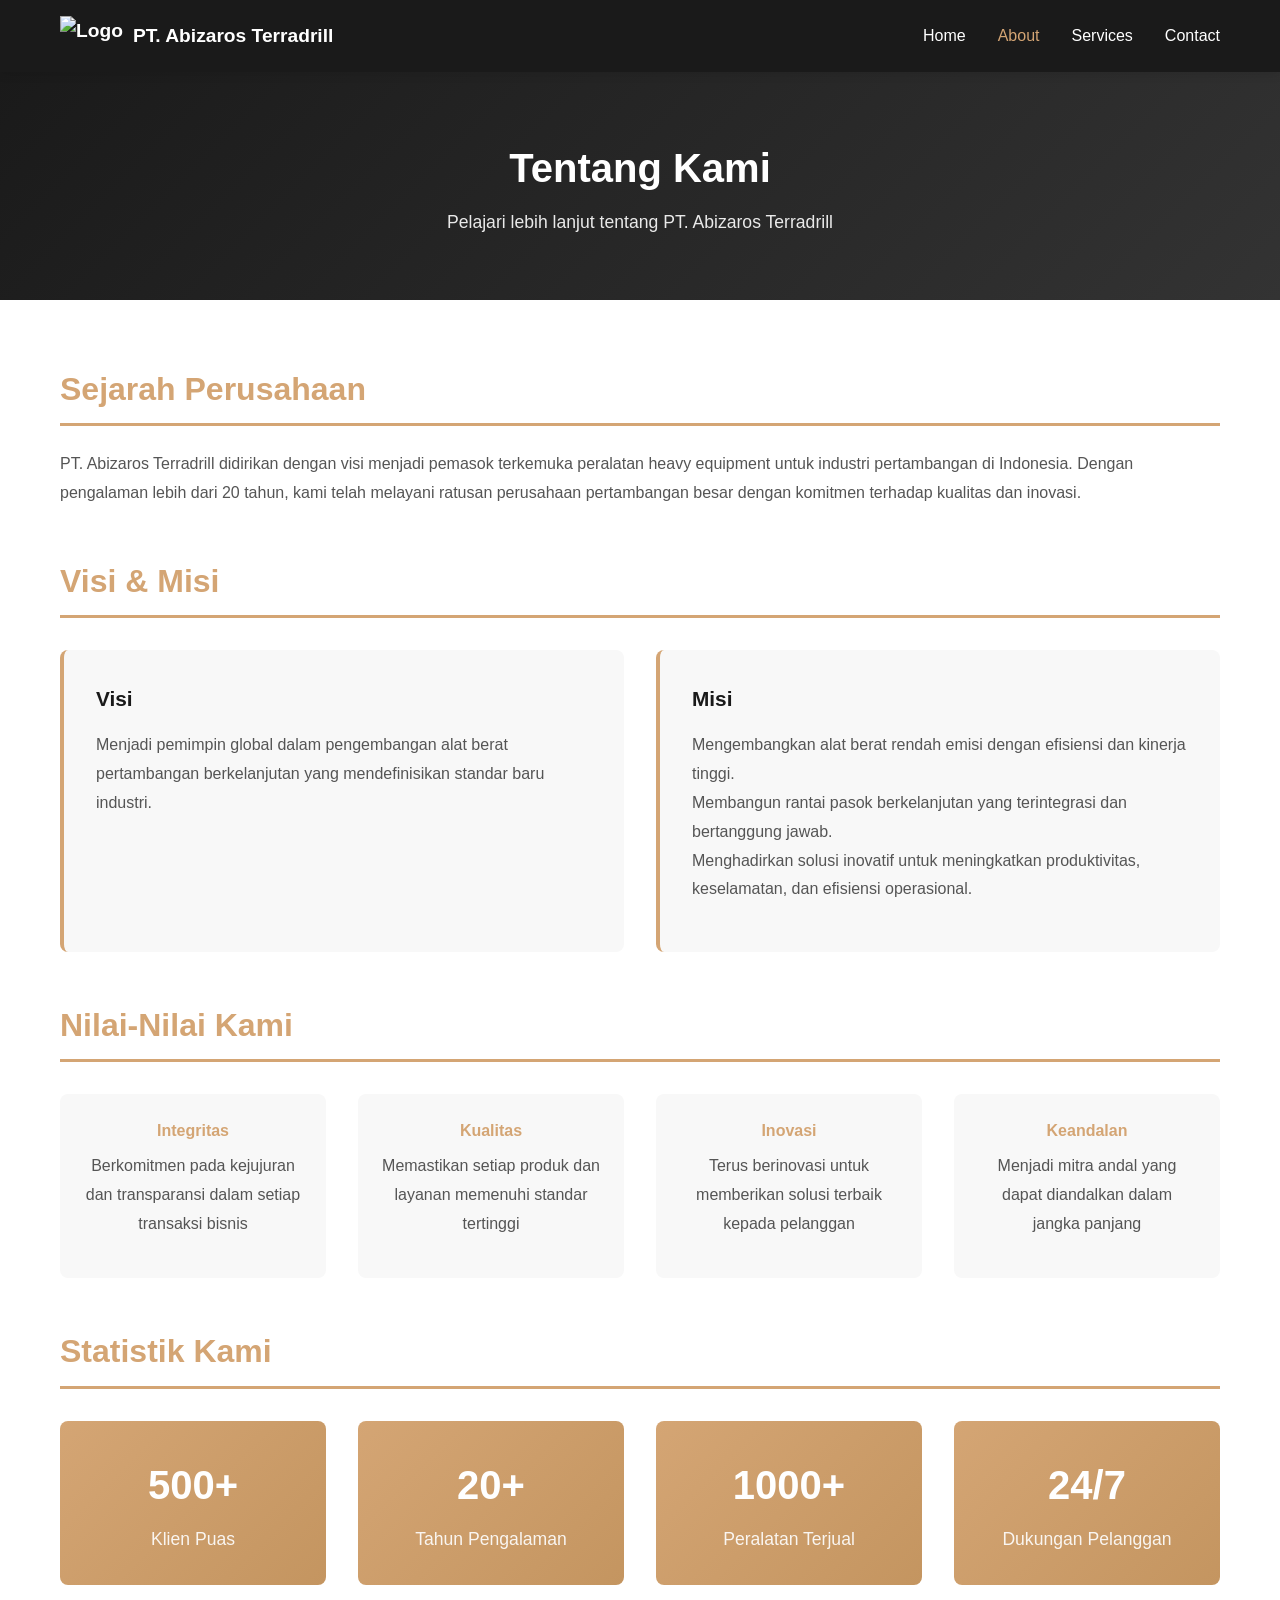
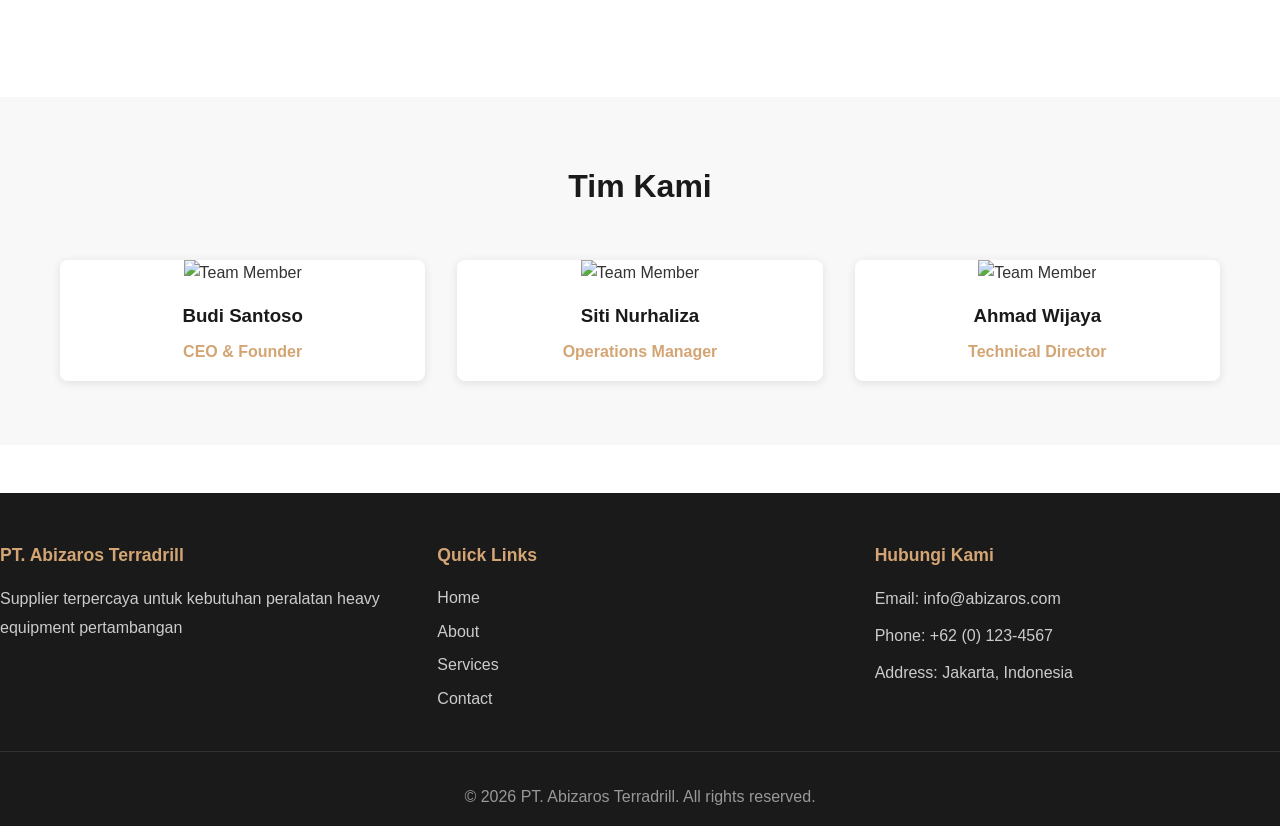
==== FOLDER-HTML/about.html @ e9b1e838 "Visi dan Misi" ====
<!doctype html>
<html lang="id">
  <head>
    <meta charset="UTF-8" />
    <meta name="viewport" content="width=device-width, initial-scale=1.0" />
    <title>About - PT. Abizaros Terradrill</title>
    <link rel="stylesheet" href="styles.css" />
  </head>
  <body>
    <!-- Navigation Bar -->
    <nav class="navbar">
      <div class="navbar-container">
        <div class="navbar-logo">
          <a href="index.html">
            <img src="logo.png" alt="Logo" class="logo-img" />
            <span>PT. Abizaros Terradrill</span>
          </a>
        </div>
        <input type="checkbox" id="hamburger-toggle" class="hamburger-toggle" />
        <label for="hamburger-toggle" class="hamburger">
          <span class="bar"></span>
          <span class="bar"></span>
          <span class="bar"></span>
        </label>
        <ul class="nav-menu">
          <li class="nav-item">
            <a href="index.html" class="nav-link">Home</a>
          </li>
          <li class="nav-item">
            <a href="about.html" class="nav-link active">About</a>
          </li>
          <li class="nav-item">
            <a href="services.html" class="nav-link">Services</a>
          </li>
          <li class="nav-item">
            <a href="contact.html" class="nav-link">Contact</a>
          </li>
        </ul>
      </div>
    </nav>

    <!-- Page Header -->
    <section class="page-header">
      <h1>Tentang Kami</h1>
      <p>Pelajari lebih lanjut tentang PT. Abizaros Terradrill</p>
    </section>

    <!-- About Content -->
    <section class="about-content">
      <div class="container">
        <div class="about-section">
          <h2>Sejarah Perusahaan</h2>
          <p>
            PT. Abizaros Terradrill didirikan dengan visi menjadi pemasok
            terkemuka peralatan heavy equipment untuk industri pertambangan di
            Indonesia. Dengan pengalaman lebih dari 20 tahun, kami telah
            melayani ratusan perusahaan pertambangan besar dengan komitmen
            terhadap kualitas dan inovasi.
          </p>
        </div>

        <div class="about-section">
          <h2>Visi & Misi</h2>
          <div class="vision-mission">
            <div class="vm-card">
              <h3>Visi</h3>
              <p>
                Menjadi pemimpin global dalam pengembangan alat berat pertambangan berkelanjutan yang mendefinisikan standar baru industri.
              </p>
            </div>
            <div class="vm-card">
              <h3>Misi</h3>
              <p>
                Mengembangkan alat berat rendah emisi dengan efisiensi dan kinerja tinggi.<br>
                Membangun rantai pasok berkelanjutan yang terintegrasi dan bertanggung jawab.<br>
                Menghadirkan solusi inovatif untuk meningkatkan produktivitas, keselamatan, dan efisiensi operasional.
              </p>
            </div>
          </div>
        </div>

        <div class="about-section">
          <h2>Nilai-Nilai Kami</h2>
          <div class="values-grid">
            <div class="value-item">
              <h4>Integritas</h4>
              <p>
                Berkomitmen pada kejujuran dan transparansi dalam setiap
                transaksi bisnis
              </p>
            </div>
            <div class="value-item">
              <h4>Kualitas</h4>
              <p>
                Memastikan setiap produk dan layanan memenuhi standar tertinggi
              </p>
            </div>
            <div class="value-item">
              <h4>Inovasi</h4>
              <p>
                Terus berinovasi untuk memberikan solusi terbaik kepada
                pelanggan
              </p>
            </div>
            <div class="value-item">
              <h4>Keandalan</h4>
              <p>
                Menjadi mitra andal yang dapat diandalkan dalam jangka panjang
              </p>
            </div>
          </div>
        </div>

        <div class="about-section">
          <h2>Statistik Kami</h2>
          <div class="stats-grid">
            <div class="stat-card">
              <div class="stat-number">500+</div>
              <div class="stat-label">Klien Puas</div>
            </div>
            <div class="stat-card">
              <div class="stat-number">20+</div>
              <div class="stat-label">Tahun Pengalaman</div>
            </div>
            <div class="stat-card">
              <div class="stat-number">1000+</div>
              <div class="stat-label">Peralatan Terjual</div>
            </div>
            <div class="stat-card">
              <div class="stat-number">24/7</div>
              <div class="stat-label">Dukungan Pelanggan</div>
            </div>
          </div>
        </div>
      </div>
    </section>

    <!-- Team Section -->
    <section class="team-section">
      <div class="container">
        <h2>Tim Kami</h2>
        <div class="team-grid">
          <div class="team-member">
            <img src="team-1.jpg" alt="Team Member" />
            <h3>Budi Santoso</h3>
            <p>CEO & Founder</p>
          </div>
          <div class="team-member">
            <img src="team-2.jpg" alt="Team Member" />
            <h3>Siti Nurhaliza</h3>
            <p>Operations Manager</p>
          </div>
          <div class="team-member">
            <img src="team-3.jpg" alt="Team Member" />
            <h3>Ahmad Wijaya</h3>
            <p>Technical Director</p>
          </div>
        </div>
      </div>
    </section>

    <!-- Footer -->
    <footer class="footer">
      <div class="footer-content">
        <div class="footer-section">
          <h4>PT. Abizaros Terradrill</h4>
          <p>
            Supplier terpercaya untuk kebutuhan peralatan heavy equipment
            pertambangan
          </p>
        </div>
        <div class="footer-section">
          <h4>Quick Links</h4>
          <ul>
            <li><a href="index.html">Home</a></li>
            <li><a href="about.html">About</a></li>
            <li><a href="services.html">Services</a></li>
            <li><a href="contact.html">Contact</a></li>
          </ul>
        </div>
        <div class="footer-section">
          <h4>Hubungi Kami</h4>
          <p>Email: info@abizaros.com</p>
          <p>Phone: +62 (0) 123-4567</p>
          <p>Address: Jakarta, Indonesia</p>
        </div>
      </div>
      <div class="footer-bottom">
        <p>&copy; 2026 PT. Abizaros Terradrill. All rights reserved.</p>
      </div>
    </footer>
  </body>
</html>
---- FOLDER-HTML/styles.css ----
/* ======================== */
/* GENERAL STYLES */
/* ======================== */

* {
  margin: 0;
  padding: 0;
  box-sizing: border-box;
}

:root {
  --primary-color: #d4a574;
  --secondary-color: #1a1a1a;
  --text-color: #333;
  --light-bg: #f8f8f8;
  --white: #ffffff;
  --border-color: #ddd;
  --shadow: 0 2px 10px rgba(0, 0, 0, 0.1);
}

html {
  scroll-behavior: smooth;
}

body {
  font-family: "Segoe UI", Tahoma, Geneva, Verdana, sans-serif;
  line-height: 1.6;
  color: var(--text-color);
  background-color: var(--white);
}

.container {
  max-width: 1200px;
  margin: 0 auto;
  padding: 0 20px;
}

/* ======================== */
/* NAVBAR */
/* ======================== */

.navbar {
  background-color: var(--secondary-color);
  padding: 1rem 0;
  position: sticky;
  top: 0;
  z-index: 1000;
  box-shadow: var(--shadow);
}

.navbar-container {
  max-width: 1200px;
  margin: 0 auto;
  padding: 0 20px;
  display: flex;
  justify-content: space-between;
  align-items: center;
}

.navbar-logo {
  display: flex;
  align-items: center;
  gap: 10px;
  color: var(--white);
  text-decoration: none;
  font-weight: bold;
  font-size: 1.2rem;
}

.navbar-logo a {
  display: flex;
  align-items: center;
  gap: 10px;
  color: var(--white);
  text-decoration: none;
}

.logo-img {
  height: 40px;
  width: auto;
}

.nav-menu {
  display: flex;
  list-style: none;
  gap: 2rem;
}

.nav-link {
  color: var(--white);
  text-decoration: none;
  transition: color 0.3s ease;
  font-weight: 500;
}

.nav-link:hover,
.nav-link.active {
  color: var(--primary-color);
}

.hamburger {
  display: none;
  flex-direction: column;
  cursor: pointer;
  gap: 5px;
}

.bar {
  width: 25px;
  height: 3px;
  background-color: var(--white);
  transition: 0.3s;
  border-radius: 2px;
}

.hamburger-toggle {
  display: none;
}

#hamburger-toggle:checked ~ .nav-menu {
  left: 0;
}

/* ======================== */
/* HERO SECTION */
/* ======================== */

.hero {
  display: grid;
  grid-template-columns: 1fr 1fr;
  align-items: center;
  gap: 4rem;
  padding: 6rem 0;
  background: linear-gradient(135deg, #f8f8f8 0%, #ffffff 100%);
}

.hero-content h1 {
  font-size: 2.5rem;
  color: var(--secondary-color);
  margin-bottom: 1rem;
  font-weight: 700;
  line-height: 1.2;
}

.hero-content p {
  font-size: 1.1rem;
  color: #666;
  margin-bottom: 2rem;
}

.hero-buttons {
  display: flex;
  gap: 1rem;
}

.hero-image {
  text-align: center;
}

.hero-image img {
  width: 100%;
  max-width: 500px;
  border-radius: 10px;
  box-shadow: var(--shadow);
}

/* ======================== */
/* BUTTONS */
/* ======================== */

.btn {
  padding: 12px 30px;
  border-radius: 5px;
  text-decoration: none;
  font-weight: 600;
  transition: all 0.3s ease;
  border: none;
  cursor: pointer;
  display: inline-block;
  font-size: 1rem;
}

.btn-primary {
  background-color: var(--primary-color);
  color: var(--secondary-color);
}

.btn-primary:hover {
  background-color: #c49560;
  transform: translateY(-2px);
  box-shadow: 0 5px 15px rgba(212, 165, 116, 0.3);
}

.btn-secondary {
  background-color: var(--secondary-color);
  color: var(--white);
  border: 2px solid var(--primary-color);
}

.btn-secondary:hover {
  background-color: var(--primary-color);
  color: var(--secondary-color);
}

/* ======================== */
/* FEATURES SECTION */
/* ======================== */

.features {
  padding: 5rem 0;
  background-color: var(--light-bg);
}

.features h2 {
  text-align: center;
  font-size: 2rem;
  margin-bottom: 3rem;
  color: var(--secondary-color);
}

.features-grid {
  display: grid;
  grid-template-columns: repeat(auto-fit, minmax(250px, 1fr));
  gap: 2rem;
}

.feature-card {
  background-color: var(--white);
  padding: 2rem;
  border-radius: 8px;
  text-align: center;
  box-shadow: var(--shadow);
  transition: transform 0.3s ease;
}

.feature-card:hover {
  transform: translateY(-5px);
  box-shadow: 0 5px 20px rgba(0, 0, 0, 0.15);
}

.feature-icon {
  font-size: 3rem;
  margin-bottom: 1rem;
}

.feature-card h3 {
  color: var(--primary-color);
  margin-bottom: 0.5rem;
  font-size: 1.3rem;
}

.feature-card p {
  color: #666;
}

/* ======================== */
/* PAGE HEADER */
/* ======================== */

.page-header {
  background: linear-gradient(135deg, var(--secondary-color) 0%, #333 100%);
  color: var(--white);
  padding: 4rem 0;
  text-align: center;
}

.page-header h1 {
  font-size: 2.5rem;
  margin-bottom: 0.5rem;
}

.page-header p {
  font-size: 1.1rem;
  opacity: 0.9;
}

/* ======================== */
/* ABOUT SECTION */
/* ======================== */

.about-content {
  padding: 4rem 0;
}

.about-section {
  margin-bottom: 3rem;
}

.about-section h2 {
  color: var(--primary-color);
  font-size: 2rem;
  margin-bottom: 1.5rem;
  border-bottom: 3px solid var(--primary-color);
  padding-bottom: 0.5rem;
}

.about-section p {
  color: #555;
  line-height: 1.8;
  margin-bottom: 1rem;
}

.vision-mission {
  display: grid;
  grid-template-columns: 1fr 1fr;
  gap: 2rem;
  margin-top: 2rem;
}

.vm-card {
  background-color: var(--light-bg);
  padding: 2rem;
  border-radius: 8px;
  border-left: 4px solid var(--primary-color);
}

.vm-card h3 {
  color: var(--secondary-color);
  margin-bottom: 1rem;
  font-size: 1.3rem;
}

.values-grid {
  display: grid;
  grid-template-columns: repeat(auto-fit, minmax(250px, 1fr));
  gap: 2rem;
  margin-top: 2rem;
}

.value-item {
  background-color: var(--light-bg);
  padding: 1.5rem;
  border-radius: 8px;
  text-align: center;
}

.value-item h4 {
  color: var(--primary-color);
  margin-bottom: 0.5rem;
}

.stats-grid {
  display: grid;
  grid-template-columns: repeat(auto-fit, minmax(200px, 1fr));
  gap: 2rem;
  margin-top: 2rem;
}

.stat-card {
  background: linear-gradient(135deg, var(--primary-color) 0%, #c49560 100%);
  color: var(--white);
  padding: 2rem;
  border-radius: 8px;
  text-align: center;
}

.stat-number {
  font-size: 2.5rem;
  font-weight: bold;
  margin-bottom: 0.5rem;
}

.stat-label {
  font-size: 1.1rem;
  opacity: 0.9;
}

/* ======================== */
/* TEAM SECTION */
/* ======================== */

.team-section {
  padding: 4rem 0;
  background-color: var(--light-bg);
}

.team-section h2 {
  text-align: center;
  font-size: 2rem;
  margin-bottom: 3rem;
  color: var(--secondary-color);
}

.team-grid {
  display: grid;
  grid-template-columns: repeat(auto-fit, minmax(250px, 1fr));
  gap: 2rem;
}

.team-member {
  background-color: var(--white);
  border-radius: 8px;
  overflow: hidden;
  box-shadow: var(--shadow);
  transition: transform 0.3s ease;
  text-align: center;
}

.team-member:hover {
  transform: translateY(-5px);
}

.team-member img {
  width: 100%;
  height: 250px;
  object-fit: cover;
}

.team-member h3 {
  color: var(--secondary-color);
  margin: 1rem 0 0.5rem;
}

.team-member p {
  color: var(--primary-color);
  font-weight: 600;
  padding-bottom: 1rem;
}

/* ======================== */
/* SERVICES SECTION */
/* ======================== */

.services-content {
  padding: 4rem 0;
}

.services-content h2 {
  text-align: center;
  font-size: 2rem;
  margin-bottom: 3rem;
  color: var(--secondary-color);
}

.services-grid {
  display: grid;
  grid-template-columns: repeat(auto-fit, minmax(300px, 1fr));
  gap: 2rem;
  margin-bottom: 4rem;
}

.service-card {
  background-color: var(--light-bg);
  padding: 2rem;
  border-radius: 8px;
  border-left: 4px solid var(--primary-color);
  transition: all 0.3s ease;
}

.service-card:hover {
  box-shadow: var(--shadow);
  transform: translateY(-3px);
}

.service-icon {
  font-size: 2.5rem;
  margin-bottom: 1rem;
}

.service-card h3 {
  color: var(--secondary-color);
  margin-bottom: 1rem;
  font-size: 1.3rem;
}

.service-card p {
  color: #555;
  margin-bottom: 1rem;
}

.service-card ul {
  list-style: none;
  padding-left: 0;
}

.service-card li {
  color: #666;
  margin-bottom: 0.5rem;
  padding-left: 20px;
  position: relative;
}

.service-card li:before {
  content: "✓ ";
  color: var(--primary-color);
  font-weight: bold;
  position: absolute;
  left: 0;
}

/* ======================== */
/* EQUIPMENT SHOWCASE */
/* ======================== */

.equipment-showcase {
  padding: 4rem 0;
  background-color: var(--light-bg);
}

.equipment-showcase h2 {
  text-align: center;
  font-size: 2rem;
  margin-bottom: 3rem;
  color: var(--secondary-color);
}

.equipment-grid {
  display: grid;
  grid-template-columns: repeat(auto-fit, minmax(250px, 1fr));
  gap: 2rem;
}

.equipment-item {
  background-color: var(--white);
  border-radius: 8px;
  overflow: hidden;
  box-shadow: var(--shadow);
  transition: transform 0.3s ease;
}

.equipment-item:hover {
  transform: translateY(-5px);
}

.equipment-item img {
  width: 100%;
  height: 200px;
  object-fit: cover;
}

.equipment-item h4 {
  color: var(--secondary-color);
  padding: 1rem 1rem 0;
  font-size: 1.1rem;
}

.equipment-item p {
  color: #666;
  font-size: 0.9rem;
  padding: 0.5rem 1rem;
}

.equipment-item button {
  width: calc(100% - 2rem);
  margin: 1rem;
}

/* ======================== */
/* WHY CHOOSE US */
/* ======================== */

.why-choose {
  padding: 4rem 0;
}

.why-choose h2 {
  text-align: center;
  font-size: 2rem;
  margin-bottom: 3rem;
  color: var(--secondary-color);
}

.why-grid {
  display: grid;
  grid-template-columns: repeat(auto-fit, minmax(250px, 1fr));
  gap: 2rem;
}

.why-item {
  background-color: var(--light-bg);
  padding: 1.5rem;
  border-radius: 8px;
  text-align: center;
}

.why-item h4 {
  color: var(--primary-color);
  margin-bottom: 0.5rem;
  font-size: 1.1rem;
}

.why-item p {
  color: #666;
  font-size: 0.95rem;
}

/* ======================== */
/* CTA SECTION */
/* ======================== */

.cta-section {
  background: linear-gradient(135deg, var(--secondary-color) 0%, #333 100%);
  color: var(--white);
  padding: 4rem 0;
  text-align: center;
}

.cta-section h2 {
  font-size: 2rem;
  margin-bottom: 1rem;
}

.cta-section p {
  font-size: 1.1rem;
  margin-bottom: 2rem;
  opacity: 0.9;
}

.cta-section .btn-primary {
  color: var(--secondary-color);
}

/* ======================== */
/* CONTACT SECTION */
/* ======================== */

.contact-content {
  padding: 4rem 0;
}

.contact-wrapper {
  display: grid;
  grid-template-columns: 1fr 1fr;
  gap: 3rem;
}

.contact-info h2,
.contact-form h2 {
  color: var(--primary-color);
  font-size: 1.8rem;
  margin-bottom: 2rem;
}

.info-item {
  margin-bottom: 2rem;
}

.info-item h3 {
  color: var(--secondary-color);
  margin-bottom: 0.5rem;
}

.info-item p {
  color: #666;
  line-height: 1.8;
}

.social-links {
  margin-top: 2rem;
  padding-top: 2rem;
  border-top: 2px solid var(--border-color);
}

.social-links h3 {
  color: var(--secondary-color);
  margin-bottom: 1rem;
}

.social-icons {
  display: flex;
  gap: 1rem;
}

.social-icon {
  display: inline-flex;
  align-items: center;
  justify-content: center;
  width: 40px;
  height: 40px;
  background-color: var(--primary-color);
  color: var(--secondary-color);
  border-radius: 50%;
  text-decoration: none;
  font-weight: bold;
  transition: all 0.3s ease;
}

.social-icon:hover {
  background-color: var(--secondary-color);
  color: var(--primary-color);
  transform: scale(1.1);
}

/* ======================== */
/* CONTACT FORM */
/* ======================== */

.contact-form {
  background-color: var(--light-bg);
  padding: 2rem;
  border-radius: 8px;
}

.form-group {
  margin-bottom: 1.5rem;
}

.form-group label {
  display: block;
  margin-bottom: 0.5rem;
  color: var(--secondary-color);
  font-weight: 600;
}

.form-group input,
.form-group textarea,
.form-group select {
  width: 100%;
  padding: 0.8rem;
  border: 1px solid var(--border-color);
  border-radius: 4px;
  font-family: inherit;
  font-size: 1rem;
  transition: border-color 0.3s ease;
}

.form-group input:focus,
.form-group textarea:focus,
.form-group select:focus {
  outline: none;
  border-color: var(--primary-color);
  box-shadow: 0 0 5px rgba(212, 165, 116, 0.2);
}

.form-group textarea {
  resize: vertical;
  min-height: 120px;
}

.checkbox {
  display: flex;
  align-items: center;
  gap: 0.5rem;
  font-weight: normal;
  cursor: pointer;
}

.checkbox input {
  width: auto;
}

/* ======================== */
/* MAP SECTION */
/* ======================== */

.map-section {
  padding: 4rem 0;
  background-color: var(--light-bg);
}

.map-section h2 {
  text-align: center;
  font-size: 2rem;
  margin-bottom: 2rem;
  color: var(--secondary-color);
}

.map-container {
  border-radius: 8px;
  overflow: hidden;
  box-shadow: var(--shadow);
}

/* ======================== */
/* FAQ SECTION */
/* ======================== */

.additional-info {
  padding: 4rem 0;
}

.additional-info h2 {
  text-align: center;
  font-size: 2rem;
  margin-bottom: 3rem;
  color: var(--secondary-color);
}

.faq-grid {
  display: grid;
  grid-template-columns: repeat(auto-fit, minmax(300px, 1fr));
  gap: 2rem;
}

.faq-item {
  background-color: var(--light-bg);
  padding: 1.5rem;
  border-radius: 8px;
  border-left: 4px solid var(--primary-color);
}

.faq-item h4 {
  color: var(--secondary-color);
  margin-bottom: 0.5rem;
  font-size: 1.1rem;
}

.faq-item p {
  color: #666;
  line-height: 1.6;
}

/* ======================== */
/* FOOTER */
/* ======================== */

.footer {
  background-color: var(--secondary-color);
  color: var(--white);
  padding: 3rem 0 1rem;
  margin-top: 3rem;
}

.footer-content {
  display: grid;
  grid-template-columns: repeat(auto-fit, minmax(250px, 1fr));
  gap: 2rem;
  margin-bottom: 2rem;
}

.footer-section h4 {
  color: var(--primary-color);
  margin-bottom: 1rem;
  font-size: 1.1rem;
}

.footer-section p {
  color: #ccc;
  line-height: 1.8;
  margin-bottom: 0.5rem;
}

.footer-section ul {
  list-style: none;
}

.footer-section ul li {
  margin-bottom: 0.5rem;
}

.footer-section a {
  color: #ccc;
  text-decoration: none;
  transition: color 0.3s ease;
}

.footer-section a:hover {
  color: var(--primary-color);
}

.footer-bottom {
  text-align: center;
  padding-top: 2rem;
  border-top: 1px solid rgba(255, 255, 255, 0.1);
  color: #999;
}

/* ======================== */
/* RESPONSIVE DESIGN */
/* ======================== */

@media (max-width: 768px) {
  .hamburger {
    display: flex;
  }

  .nav-menu {
    position: fixed;
    left: -100%;
    top: 70px;
    flex-direction: column;
    background-color: var(--secondary-color);
    width: 100%;
    text-align: center;
    transition: left 0.3s ease;
    box-shadow: 0 10px 27px rgba(0, 0, 0, 0.05);
    gap: 0;
    z-index: 999;
  }

  .nav-item {
    padding: 1rem 0;
    border-bottom: 1px solid rgba(255, 255, 255, 0.1);
  }

  .hero {
    grid-template-columns: 1fr;
    padding: 3rem 0;
    gap: 2rem;
  }

  .hero-content h1 {
    font-size: 1.8rem;
  }

  .hero-buttons {
    flex-direction: column;
  }

  .hero-buttons .btn {
    width: 100%;
    text-align: center;
  }

  .vision-mission {
    grid-template-columns: 1fr;
  }

  .contact-wrapper {
    grid-template-columns: 1fr;
  }

  .services-grid,
  .equipment-grid,
  .stats-grid,
  .features-grid,
  .team-grid,
  .faq-grid,
  .why-grid,
  .values-grid {
    grid-template-columns: 1fr;
  }

  .page-header h1 {
    font-size: 1.8rem;
  }

  .services-content h2,
  .features h2,
  .team-section h2,
  .equipment-showcase h2,
  .why-choose h2,
  .additional-info h2 {
    font-size: 1.5rem;
  }
}

@media (max-width: 480px) {
  .hero-content h1 {
    font-size: 1.5rem;
  }

  .hero-content p {
    font-size: 0.95rem;
  }

  .btn {
    padding: 10px 20px;
    font-size: 0.9rem;
  }

  .feature-card h3 {
    font-size: 1.1rem;
  }

  .page-header {
    padding: 2rem 0;
  }

  .page-header h1 {
    font-size: 1.5rem;
  }

  .page-header p {
    font-size: 0.9rem;
  }

  .map-container {
    height: 200px !important;
  }

  .footer-content {
    gap: 1rem;
  }
}
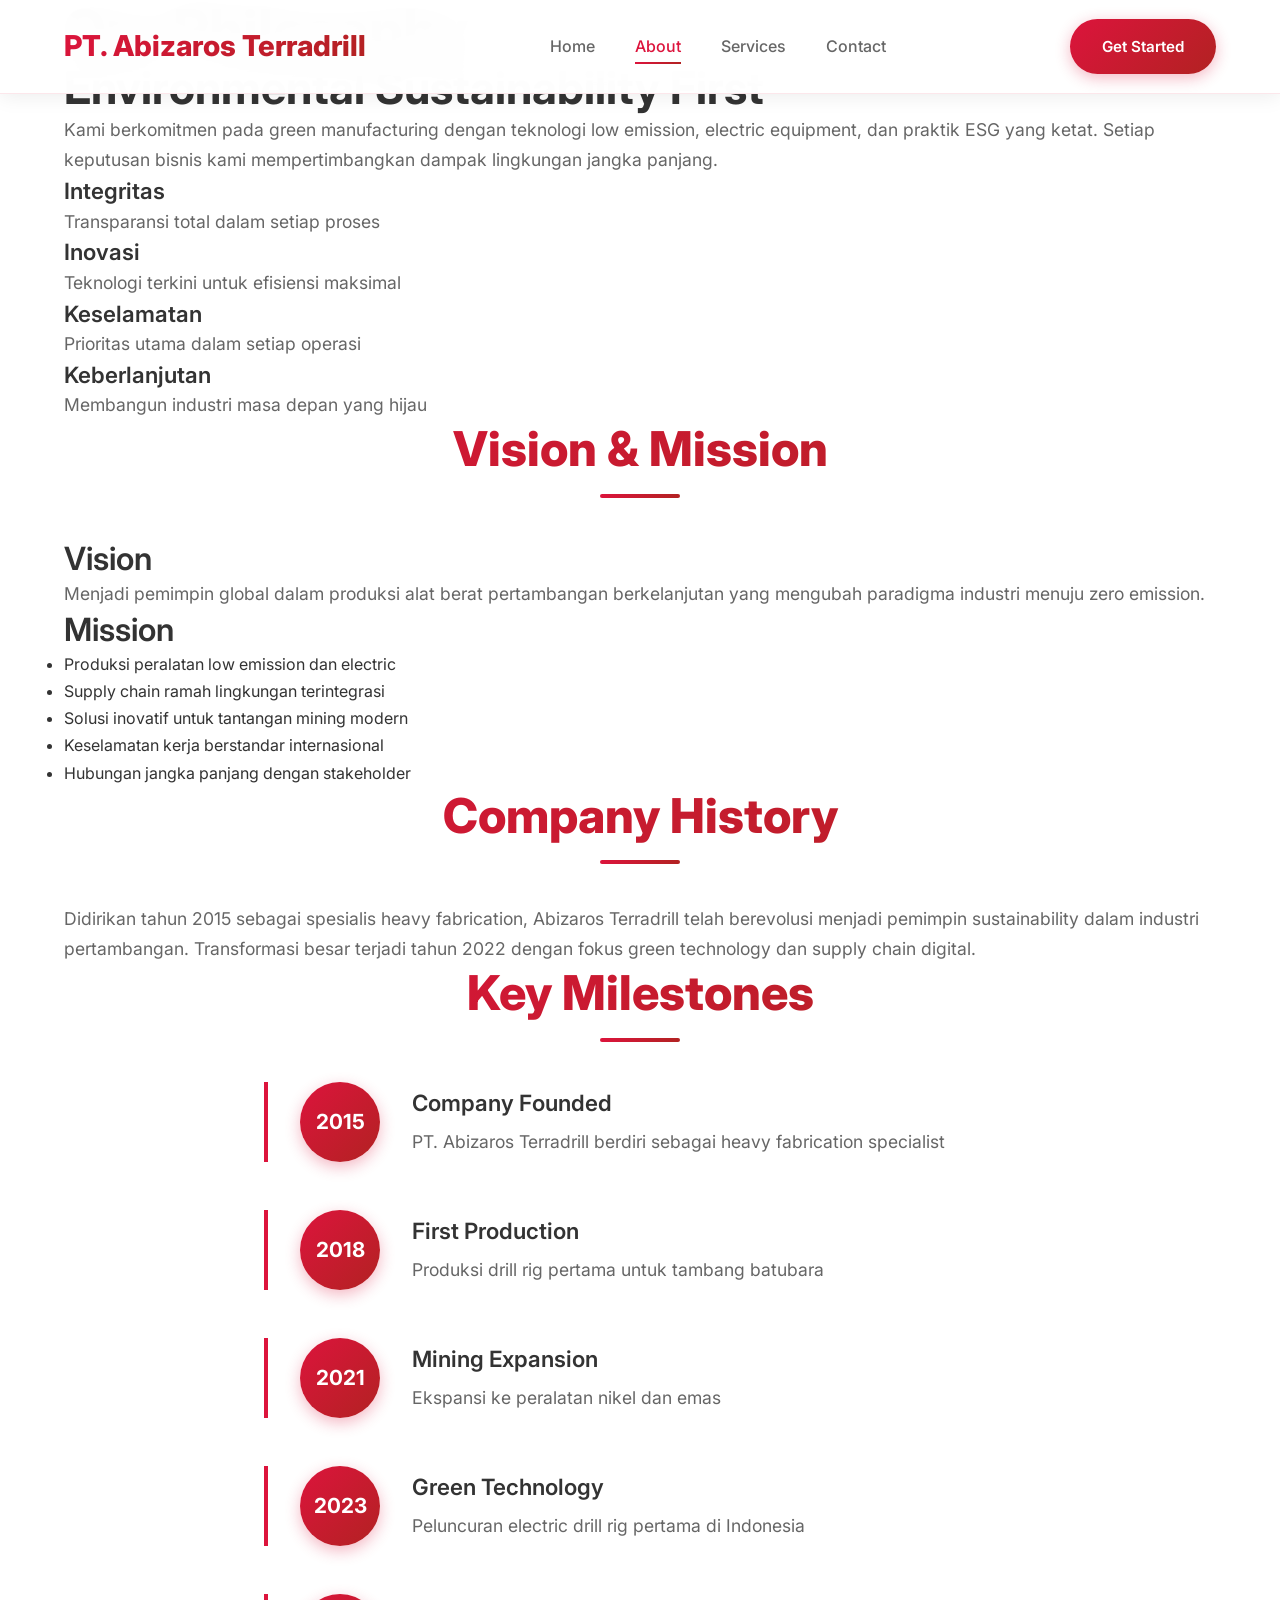
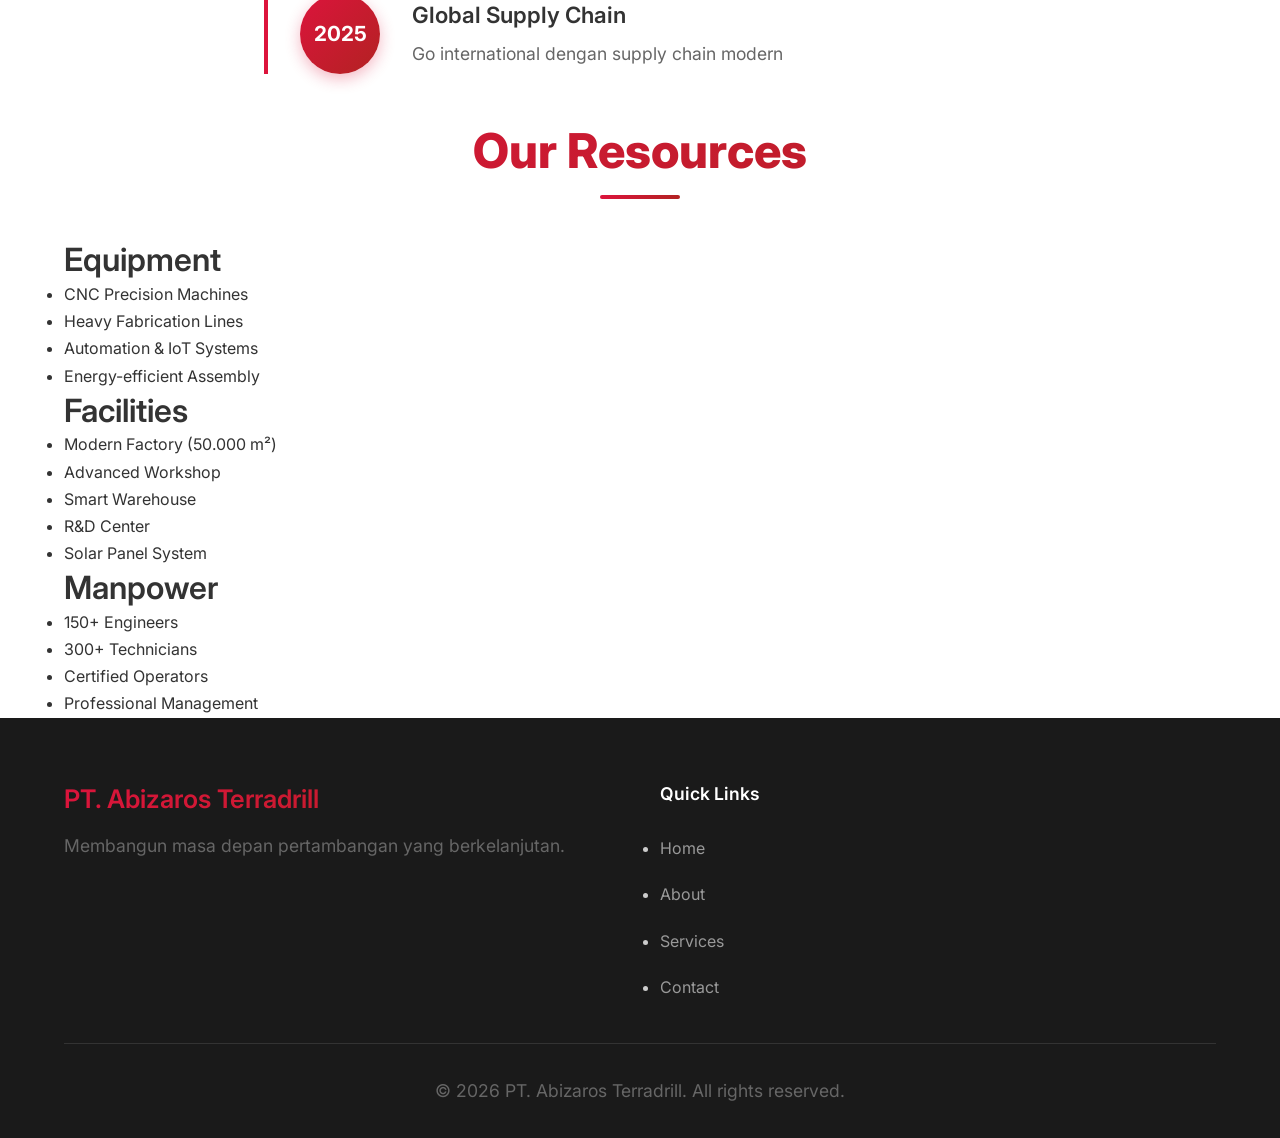
==== commit 9afa65d8: "Perubahan Thema/Template (Kali Ini Fix Ini Tema nya)" ====
--- a/FOLDER-HTML/about.html
+++ b/FOLDER-HTML/about.html
@@ -5,155 +5,189 @@
     <meta name="viewport" content="width=device-width, initial-scale=1.0" />
     <title>About - PT. Abizaros Terradrill</title>
     <link rel="stylesheet" href="styles.css" />
+    <link rel="preconnect" href="https://fonts.googleapis.com" />
+    <link rel="preconnect" href="https://fonts.gstatic.com" crossorigin />
+    <link
+      href="https://fonts.googleapis.com/css2?family=Inter:wght@300;400;500;600;700&family=Manrope:wght@300;400;500;600;700;800&family=Sora:wght@100;200;300;400;500;600;700;800&display=swap"
+      rel="stylesheet"
+    />
   </head>
   <body>
-    <!-- Navigation Bar -->
+    <!-- Navbar -->
     <nav class="navbar">
-      <div class="navbar-container">
-        <div class="navbar-logo">
-          <a href="index.html">
-            <img src="logo.png" alt="Logo" class="logo-img" />
-            <span>PT. Abizaros Terradrill</span>
-          </a>
-        </div>
-        <input type="checkbox" id="hamburger-toggle" class="hamburger-toggle" />
-        <label for="hamburger-toggle" class="hamburger">
-          <span class="bar"></span>
-          <span class="bar"></span>
-          <span class="bar"></span>
-        </label>
+      <div class="nav-container">
+        <div class="logo">
+          <h2>PT. Abizaros Terradrill</h2>
+        </div>
         <ul class="nav-menu">
-          <li class="nav-item">
-            <a href="index.html" class="nav-link">Home</a>
-          </li>
-          <li class="nav-item">
-            <a href="about.html" class="nav-link active">About</a>
-          </li>
-          <li class="nav-item">
-            <a href="services.html" class="nav-link">Services</a>
-          </li>
-          <li class="nav-item">
-            <a href="contact.html" class="nav-link">Contact</a>
-          </li>
+          <li><a href="index.html" class="nav-link">Home</a></li>
+          <li><a href="about.html" class="nav-link active">About</a></li>
+          <li><a href="services.html" class="nav-link">Services</a></li>
+          <li><a href="contact.html" class="nav-link">Contact</a></li>
         </ul>
+        <a href="contact.html" class="cta-button">Get Started</a>
       </div>
     </nav>
 
-    <!-- Page Header -->
-    <section class="page-header">
-      <h1>Tentang Kami</h1>
-      <p>Pelajari lebih lanjut tentang PT. Abizaros Terradrill</p>
-    </section>
-
-    <!-- About Content -->
-    <section class="about-content">
-      <div class="container">
-        <div class="about-section">
-          <h2>Sejarah Perusahaan</h2>
-          <p>
-            PT. Abizaros Terradrill didirikan dengan visi menjadi pemasok
-            terkemuka peralatan heavy equipment untuk industri pertambangan di
-            Indonesia. Dengan pengalaman lebih dari 20 tahun, kami telah
-            melayani ratusan perusahaan pertambangan besar dengan komitmen
-            terhadap kualitas dan inovasi.
-          </p>
-        </div>
-
-        <div class="about-section">
-          <h2>Visi & Misi</h2>
-          <div class="vision-mission">
-            <div class="vm-card">
-              <h3>Visi</h3>
+    <!-- Philosophy Section -->
+    <section class="philosophy">
+      <div class="container">
+        <h1 class="page-title">Our Philosophy</h1>
+        <div class="philosophy-grid">
+          <div class="philosophy-content">
+            <h2>Environmental Sustainability First</h2>
+            <p>
+              Kami berkomitmen pada green manufacturing dengan teknologi low
+              emission, electric equipment, dan praktik ESG yang ketat. Setiap
+              keputusan bisnis kami mempertimbangkan dampak lingkungan jangka
+              panjang.
+            </p>
+
+            <div class="values-grid">
+              <div class="value-item">
+                <h4>Integritas</h4>
+                <p>Transparansi total dalam setiap proses</p>
+              </div>
+              <div class="value-item">
+                <h4>Inovasi</h4>
+                <p>Teknologi terkini untuk efisiensi maksimal</p>
+              </div>
+              <div class="value-item">
+                <h4>Keselamatan</h4>
+                <p>Prioritas utama dalam setiap operasi</p>
+              </div>
+              <div class="value-item">
+                <h4>Keberlanjutan</h4>
+                <p>Membangun industri masa depan yang hijau</p>
+              </div>
+            </div>
+          </div>
+          <div class="philosophy-image">
+            <div class="image-placeholder large"></div>
+          </div>
+        </div>
+      </div>
+    </section>
+
+    <!-- Vision Mission -->
+    <section class="vision-mission">
+      <div class="container">
+        <h2 class="section-title">Vision & Mission</h2>
+        <div class="vm-grid">
+          <div class="vm-card">
+            <h3>Vision</h3>
+            <p>
+              Menjadi pemimpin global dalam produksi alat berat pertambangan
+              berkelanjutan yang mengubah paradigma industri menuju zero
+              emission.
+            </p>
+          </div>
+          <div class="vm-card">
+            <h3>Mission</h3>
+            <ul>
+              <li>Produksi peralatan low emission dan electric</li>
+              <li>Supply chain ramah lingkungan terintegrasi</li>
+              <li>Solusi inovatif untuk tantangan mining modern</li>
+              <li>Keselamatan kerja berstandar internasional</li>
+              <li>Hubungan jangka panjang dengan stakeholder</li>
+            </ul>
+          </div>
+        </div>
+      </div>
+    </section>
+
+    <!-- Company History -->
+    <section class="history">
+      <div class="container">
+        <h2 class="section-title">Company History</h2>
+        <p class="section-desc">
+          Didirikan tahun 2015 sebagai spesialis heavy fabrication, Abizaros
+          Terradrill telah berevolusi menjadi pemimpin sustainability dalam
+          industri pertambangan. Transformasi besar terjadi tahun 2022 dengan
+          fokus green technology dan supply chain digital.
+        </p>
+      </div>
+    </section>
+
+    <!-- Timeline -->
+    <section class="timeline">
+      <div class="container">
+        <h2 class="section-title">Key Milestones</h2>
+        <div class="timeline-container">
+          <div class="timeline-item">
+            <div class="timeline-year">2015</div>
+            <div class="timeline-content">
+              <h4>Company Founded</h4>
               <p>
-                Menjadi pemimpin global dalam pengembangan alat berat pertambangan berkelanjutan yang mendefinisikan standar baru industri.
+                PT. Abizaros Terradrill berdiri sebagai heavy fabrication
+                specialist
               </p>
             </div>
-            <div class="vm-card">
-              <h3>Misi</h3>
-              <p>
-                Mengembangkan alat berat rendah emisi dengan efisiensi dan kinerja tinggi.<br>
-                Membangun rantai pasok berkelanjutan yang terintegrasi dan bertanggung jawab.<br>
-                Menghadirkan solusi inovatif untuk meningkatkan produktivitas, keselamatan, dan efisiensi operasional.
-              </p>
-            </div>
-          </div>
-        </div>
-
-        <div class="about-section">
-          <h2>Nilai-Nilai Kami</h2>
-          <div class="values-grid">
-            <div class="value-item">
-              <h4>Integritas</h4>
-              <p>
-                Berkomitmen pada kejujuran dan transparansi dalam setiap
-                transaksi bisnis
-              </p>
-            </div>
-            <div class="value-item">
-              <h4>Kualitas</h4>
-              <p>
-                Memastikan setiap produk dan layanan memenuhi standar tertinggi
-              </p>
-            </div>
-            <div class="value-item">
-              <h4>Inovasi</h4>
-              <p>
-                Terus berinovasi untuk memberikan solusi terbaik kepada
-                pelanggan
-              </p>
-            </div>
-            <div class="value-item">
-              <h4>Keandalan</h4>
-              <p>
-                Menjadi mitra andal yang dapat diandalkan dalam jangka panjang
-              </p>
-            </div>
-          </div>
-        </div>
-
-        <div class="about-section">
-          <h2>Statistik Kami</h2>
-          <div class="stats-grid">
-            <div class="stat-card">
-              <div class="stat-number">500+</div>
-              <div class="stat-label">Klien Puas</div>
-            </div>
-            <div class="stat-card">
-              <div class="stat-number">20+</div>
-              <div class="stat-label">Tahun Pengalaman</div>
-            </div>
-            <div class="stat-card">
-              <div class="stat-number">1000+</div>
-              <div class="stat-label">Peralatan Terjual</div>
-            </div>
-            <div class="stat-card">
-              <div class="stat-number">24/7</div>
-              <div class="stat-label">Dukungan Pelanggan</div>
-            </div>
-          </div>
-        </div>
-      </div>
-    </section>
-
-    <!-- Team Section -->
-    <section class="team-section">
-      <div class="container">
-        <h2>Tim Kami</h2>
-        <div class="team-grid">
-          <div class="team-member">
-            <img src="team-1.jpg" alt="Team Member" />
-            <h3>Budi Santoso</h3>
-            <p>CEO & Founder</p>
-          </div>
-          <div class="team-member">
-            <img src="team-2.jpg" alt="Team Member" />
-            <h3>Siti Nurhaliza</h3>
-            <p>Operations Manager</p>
-          </div>
-          <div class="team-member">
-            <img src="team-3.jpg" alt="Team Member" />
-            <h3>Ahmad Wijaya</h3>
-            <p>Technical Director</p>
+          </div>
+          <div class="timeline-item">
+            <div class="timeline-year">2018</div>
+            <div class="timeline-content">
+              <h4>First Production</h4>
+              <p>Produksi drill rig pertama untuk tambang batubara</p>
+            </div>
+          </div>
+          <div class="timeline-item">
+            <div class="timeline-year">2021</div>
+            <div class="timeline-content">
+              <h4>Mining Expansion</h4>
+              <p>Ekspansi ke peralatan nikel dan emas</p>
+            </div>
+          </div>
+          <div class="timeline-item">
+            <div class="timeline-year">2023</div>
+            <div class="timeline-content">
+              <h4>Green Technology</h4>
+              <p>Peluncuran electric drill rig pertama di Indonesia</p>
+            </div>
+          </div>
+          <div class="timeline-item">
+            <div class="timeline-year">2025</div>
+            <div class="timeline-content">
+              <h4>Global Supply Chain</h4>
+              <p>Go international dengan supply chain modern</p>
+            </div>
+          </div>
+        </div>
+      </div>
+    </section>
+
+    <!-- Resources -->
+    <section class="resources">
+      <div class="container">
+        <h2 class="section-title">Our Resources</h2>
+        <div class="resources-grid">
+          <div class="resource-category">
+            <h3>Equipment</h3>
+            <ul>
+              <li>CNC Precision Machines</li>
+              <li>Heavy Fabrication Lines</li>
+              <li>Automation & IoT Systems</li>
+              <li>Energy-efficient Assembly</li>
+            </ul>
+          </div>
+          <div class="resource-category">
+            <h3>Facilities</h3>
+            <ul>
+              <li>Modern Factory (50.000 m²)</li>
+              <li>Advanced Workshop</li>
+              <li>Smart Warehouse</li>
+              <li>R&D Center</li>
+              <li>Solar Panel System</li>
+            </ul>
+          </div>
+          <div class="resource-category">
+            <h3>Manpower</h3>
+            <ul>
+              <li>150+ Engineers</li>
+              <li>300+ Technicians</li>
+              <li>Certified Operators</li>
+              <li>Professional Management</li>
+            </ul>
           </div>
         </div>
       </div>
@@ -161,32 +195,25 @@
 
     <!-- Footer -->
     <footer class="footer">
-      <div class="footer-content">
-        <div class="footer-section">
-          <h4>PT. Abizaros Terradrill</h4>
-          <p>
-            Supplier terpercaya untuk kebutuhan peralatan heavy equipment
-            pertambangan
-          </p>
-        </div>
-        <div class="footer-section">
-          <h4>Quick Links</h4>
-          <ul>
-            <li><a href="index.html">Home</a></li>
-            <li><a href="about.html">About</a></li>
-            <li><a href="services.html">Services</a></li>
-            <li><a href="contact.html">Contact</a></li>
-          </ul>
-        </div>
-        <div class="footer-section">
-          <h4>Hubungi Kami</h4>
-          <p>Email: info@abizaros.com</p>
-          <p>Phone: +62 (0) 123-4567</p>
-          <p>Address: Jakarta, Indonesia</p>
-        </div>
-      </div>
-      <div class="footer-bottom">
-        <p>&copy; 2026 PT. Abizaros Terradrill. All rights reserved.</p>
+      <div class="container">
+        <div class="footer-content">
+          <div class="footer-brand">
+            <h3>PT. Abizaros Terradrill</h3>
+            <p>Membangun masa depan pertambangan yang berkelanjutan.</p>
+          </div>
+          <div class="footer-links">
+            <h4>Quick Links</h4>
+            <ul>
+              <li><a href="index.html">Home</a></li>
+              <li><a href="about.html">About</a></li>
+              <li><a href="services.html">Services</a></li>
+              <li><a href="contact.html">Contact</a></li>
+            </ul>
+          </div>
+        </div>
+        <div class="footer-bottom">
+          <p>&copy; 2026 PT. Abizaros Terradrill. All rights reserved.</p>
+        </div>
       </div>
     </footer>
   </body>
--- a/FOLDER-HTML/styles.css
+++ b/FOLDER-HTML/styles.css
@@ -1,975 +1,651 @@
-/* ======================== */
-/* GENERAL STYLES */
-/* ======================== */
-
 * {
   margin: 0;
   padding: 0;
   box-sizing: border-box;
 }
 
-:root {
-  --primary-color: #d4a574;
-  --secondary-color: #1a1a1a;
-  --text-color: #333;
-  --light-bg: #f8f8f8;
-  --white: #ffffff;
-  --border-color: #ddd;
-  --shadow: 0 2px 10px rgba(0, 0, 0, 0.1);
-}
-
-html {
-  scroll-behavior: smooth;
-}
-
 body {
-  font-family: "Segoe UI", Tahoma, Geneva, Verdana, sans-serif;
-  line-height: 1.6;
-  color: var(--text-color);
-  background-color: var(--white);
-}
-
+  font-family: "Inter", sans-serif;
+  line-height: 1.7;
+  color: #333;
+  background: #fff;
+}
+
+h1 {
+  font-size: 3.5rem;
+  font-weight: 800;
+  line-height: 1.1;
+}
+h2 {
+  font-size: 2.8rem;
+  font-weight: 700;
+  line-height: 1.2;
+}
+h3 {
+  font-size: 2rem;
+  font-weight: 600;
+  line-height: 1.3;
+}
+h4 {
+  font-size: 1.4rem;
+  font-weight: 600;
+  line-height: 1.4;
+}
+p {
+  font-size: 1.1rem;
+  color: #666;
+}
+
+.section-title {
+  font-size: 3rem;
+  font-weight: 800;
+  text-align: center;
+  margin-bottom: 2.5rem;
+  background: linear-gradient(135deg, #dc143c, #b22222);
+  -webkit-background-clip: text;
+  -webkit-text-fill-color: transparent;
+  background-clip: text;
+  position: relative;
+}
+
+.section-title::after {
+  content: "";
+  display: block;
+  width: 80px;
+  height: 4px;
+  background: linear-gradient(90deg, #dc143c, #b22222);
+  margin: 1rem auto 0;
+  border-radius: 2px;
+}
+
+/* ===========================================
+   CONTAINER & SPACING
+============================================ */
 .container {
   max-width: 1200px;
   margin: 0 auto;
-  padding: 0 20px;
-}
-
-/* ======================== */
-/* NAVBAR */
-/* ======================== */
-
+  padding: 0 24px;
+}
+
+.section-padding {
+  padding: 100px 0;
+}
+
+/* ===========================================
+   NAVBAR - CLEAN WHITE
+============================================ */
 .navbar {
-  background-color: var(--secondary-color);
-  padding: 1rem 0;
-  position: sticky;
+  position: fixed;
   top: 0;
+  width: 100%;
+  background: rgba(255, 255, 255, 0.98);
+  backdrop-filter: blur(20px);
   z-index: 1000;
-  box-shadow: var(--shadow);
-}
-
-.navbar-container {
+  box-shadow: 0 2px 20px rgba(0, 0, 0, 0.08);
+  border-bottom: 1px solid rgba(220, 20, 60, 0.1);
+}
+
+.nav-container {
   max-width: 1200px;
   margin: 0 auto;
-  padding: 0 20px;
+  padding: 1.2rem 24px;
   display: flex;
   justify-content: space-between;
   align-items: center;
 }
 
-.navbar-logo {
-  display: flex;
-  align-items: center;
-  gap: 10px;
-  color: var(--white);
+.logo h2 {
+  background: linear-gradient(135deg, #dc143c, #b22222);
+  background-clip: text;
+  -webkit-text-fill-color: transparent;
+  font-size: 1.8rem;
+  font-weight: 800;
+}
+
+.nav-menu {
+  display: flex;
+  list-style: none;
+  gap: 2.5rem;
+  align-items: center;
+}
+
+.nav-link {
+  color: #666;
   text-decoration: none;
-  font-weight: bold;
-  font-size: 1.2rem;
-}
-
-.navbar-logo a {
-  display: flex;
-  align-items: center;
-  gap: 10px;
-  color: var(--white);
-  text-decoration: none;
-}
-
-.logo-img {
-  height: 40px;
-  width: auto;
-}
-
-.nav-menu {
-  display: flex;
-  list-style: none;
-  gap: 2rem;
-}
-
-.nav-link {
-  color: var(--white);
-  text-decoration: none;
-  transition: color 0.3s ease;
   font-weight: 500;
+  font-size: 1rem;
+  position: relative;
+  padding: 0.5rem 0;
+  transition: all 0.3s ease;
+}
+
+.nav-link::after {
+  content: "";
+  position: absolute;
+  bottom: 0;
+  left: 0;
+  width: 0;
+  height: 2px;
+  background: linear-gradient(90deg, #dc143c, #b22222);
+  transition: width 0.3s ease;
+}
+
+.nav-link:hover::after,
+.nav-link.active::after {
+  width: 100%;
 }
 
 .nav-link:hover,
 .nav-link.active {
-  color: var(--primary-color);
-}
-
-.hamburger {
-  display: none;
-  flex-direction: column;
-  cursor: pointer;
-  gap: 5px;
-}
-
-.bar {
-  width: 25px;
-  height: 3px;
-  background-color: var(--white);
-  transition: 0.3s;
-  border-radius: 2px;
-}
-
-.hamburger-toggle {
-  display: none;
-}
-
-#hamburger-toggle:checked ~ .nav-menu {
-  left: 0;
-}
-
-/* ======================== */
-/* HERO SECTION */
-/* ======================== */
-
-.hero {
-  display: grid;
-  grid-template-columns: 1fr 1fr;
-  align-items: center;
-  gap: 4rem;
-  padding: 6rem 0;
-  background: linear-gradient(135deg, #f8f8f8 0%, #ffffff 100%);
-}
-
-.hero-content h1 {
-  font-size: 2.5rem;
-  color: var(--secondary-color);
-  margin-bottom: 1rem;
-  font-weight: 700;
-  line-height: 1.2;
-}
-
-.hero-content p {
-  font-size: 1.1rem;
-  color: #666;
-  margin-bottom: 2rem;
-}
-
-.hero-buttons {
-  display: flex;
-  gap: 1rem;
-}
-
-.hero-image {
-  text-align: center;
-}
-
-.hero-image img {
-  width: 100%;
-  max-width: 500px;
-  border-radius: 10px;
-  box-shadow: var(--shadow);
-}
-
-/* ======================== */
-/* BUTTONS */
-/* ======================== */
-
-.btn {
-  padding: 12px 30px;
-  border-radius: 5px;
+  color: #dc143c;
+}
+
+.cta-button {
+  background: linear-gradient(135deg, #dc143c, #b22222);
+  color: white;
+  padding: 0.9rem 2rem;
+  border-radius: 50px;
   text-decoration: none;
   font-weight: 600;
+  font-size: 0.95rem;
+  transition: all 0.3s ease;
+  box-shadow: 0 4px 15px rgba(220, 20, 60, 0.3);
+}
+
+.cta-button:hover {
+  transform: translateY(-2px);
+  box-shadow: 0 8px 25px rgba(220, 20, 60, 0.4);
+}
+
+/* ===========================================
+   HERO SECTION
+============================================ */
+.hero {
+  position: relative;
+  min-height: 100vh;
+  display: flex;
+  align-items: center;
+  padding-top: 90px;
+  overflow: hidden;
+}
+
+.hero-bg {
+  position: absolute;
+  inset: 0;
+  background:
+    linear-gradient(rgba(0, 0, 0, 0.65), rgba(0, 0, 0, 0.65)),
+    url("bg-services.jpg") center/cover no-repeat;
+  background-blend-mode: overlay;
+  opacity: 0.95;
+  z-index: 1;
+  filter: brightness(0.65);
+}
+
+.hero-content {
+  position: relative;
+  z-index: 2;
+  max-width: 900px;
+  margin: 0 auto;
+  text-align: center;
+  padding: 0 24px;
+}
+
+.hero-title {
+  font-size: 3.3rem;
+  font-weight: 800;
+  margin-bottom: 1rem;
+  color: #ffffff;
+  text-shadow: 0 20px 40px rgba(0, 0, 0, 0.45);
+  line-height: 1.05;
+  position: relative;
+}
+
+.hero-subtitle {
+  font-size: 1.3rem;
+  color: #e5e5e5;
+  margin-bottom: 0.1rem;
+  font-weight: 300;
+  max-width: 700px;
+  margin-left: auto;
+  margin-right: auto;
+  text-align: center;
+}
+
+.glass-morph-subtitle-shape {
+  background: rgba(255, 255, 255, 0.15);
+  border-radius: 55px;
+  backdrop-filter: blur(10px);
+  border: 1px solid rgba(255, 255, 255, 0.3);
+  display: inline-flex;
+  align-items: center;
+  justify-content: center;
+  padding: 1rem 1.5rem 1rem 1.5rem;
+  margin-top: 0.6rem;
+}
+
+.hero-cta {
+  margin-top: 2.5rem;
+  display: flex;
+  gap: 1.5rem;
+  justify-content: center;
+  flex-wrap: wrap;
+}
+
+/* ===========================================
+   BUTTONS
+============================================ */
+.btn-primary {
+  padding: 1rem;
+  margin-top: 0.5rem;
+  border-radius: 50px;
+  font-weight: 600;
+  text-decoration: none;
   transition: all 0.3s ease;
   border: none;
   cursor: pointer;
-  display: inline-block;
   font-size: 1rem;
+  font-family: "Inter", sans-serif;
+  display: inline-flex;
+  align-items: center;
+  gap: 0.5rem;
+}
+.btn-secondary {
+  padding: 1rem;
+  margin-top: 0.5rem;
+  border-radius: 50px;
+  font-weight: 600;
+  text-decoration: none;
+  transition: all 0.3s ease;
+  border: none;
+  cursor: pointer;
+  font-size: 1rem;
+  font-family: "Inter", sans-serif;
+  display: inline-flex;
+  align-items: center;
+  gap: 0.5rem;
 }
 
 .btn-primary {
-  background-color: var(--primary-color);
-  color: var(--secondary-color);
+  background: linear-gradient(135deg, #dc143c, #b22222);
+  color: white;
+  box-shadow: 0 6px 20px rgba(220, 20, 60, 0.25);
 }
 
 .btn-primary:hover {
-  background-color: #c49560;
+  transform: translateY(-3px);
+  box-shadow: 0 12px 30px rgba(220, 20, 60, 0.35);
+}
+
+.btn-secondary {
+  background: gold;
+  color: black;
+}
+
+.btn-secondary:hover {
+  background: white;
+  color: #dc143c;
   transform: translateY(-2px);
-  box-shadow: 0 5px 15px rgba(212, 165, 116, 0.3);
-}
-
-.btn-secondary {
-  background-color: var(--secondary-color);
-  color: var(--white);
-  border: 2px solid var(--primary-color);
-}
-
-.btn-secondary:hover {
-  background-color: var(--primary-color);
-  color: var(--secondary-color);
-}
-
-/* ======================== */
-/* FEATURES SECTION */
-/* ======================== */
-
-.features {
-  padding: 5rem 0;
-  background-color: var(--light-bg);
-}
-
-.features h2 {
-  text-align: center;
-  font-size: 2rem;
-  margin-bottom: 3rem;
-  color: var(--secondary-color);
-}
-
-.features-grid {
-  display: grid;
-  grid-template-columns: repeat(auto-fit, minmax(250px, 1fr));
-  gap: 2rem;
-}
-
-.feature-card {
-  background-color: var(--white);
-  padding: 2rem;
-  border-radius: 8px;
-  text-align: center;
-  box-shadow: var(--shadow);
-  transition: transform 0.3s ease;
-}
-
-.feature-card:hover {
-  transform: translateY(-5px);
-  box-shadow: 0 5px 20px rgba(0, 0, 0, 0.15);
-}
-
-.feature-icon {
-  font-size: 3rem;
-  margin-bottom: 1rem;
-}
-
-.feature-card h3 {
-  color: var(--primary-color);
-  margin-bottom: 0.5rem;
-  font-size: 1.3rem;
-}
-
-.feature-card p {
-  color: #666;
-}
-
-/* ======================== */
-/* PAGE HEADER */
-/* ======================== */
-
-.page-header {
-  background: linear-gradient(135deg, var(--secondary-color) 0%, #333 100%);
-  color: var(--white);
-  padding: 4rem 0;
-  text-align: center;
-}
-
-.page-header h1 {
-  font-size: 2.5rem;
-  margin-bottom: 0.5rem;
-}
-
-.page-header p {
-  font-size: 1.1rem;
-  opacity: 0.9;
-}
-
-/* ======================== */
-/* ABOUT SECTION */
-/* ======================== */
-
-.about-content {
-  padding: 4rem 0;
-}
-
-.about-section {
-  margin-bottom: 3rem;
-}
-
-.about-section h2 {
-  color: var(--primary-color);
-  font-size: 2rem;
-  margin-bottom: 1.5rem;
-  border-bottom: 3px solid var(--primary-color);
-  padding-bottom: 0.5rem;
-}
-
-.about-section p {
-  color: #555;
-  line-height: 1.8;
-  margin-bottom: 1rem;
-}
-
-.vision-mission {
+}
+
+.btn-outline {
+  background: #dc143c;
+  color: white;
+  box-shadow: 0 6px 20px rgba(220, 20, 60, 0.25);
+  padding: 0.5rem 1rem;
+  border-radius: 50px;
+  text-decoration: none;
+  font-weight: 600;
+  font-size: 0.95rem;
+  transition: all 0.3s ease;
+  margin: 1.5rem 0.5rem;
+  display: inline-flex;
+}
+
+.btn-outline:hover {
+  background: gold;
+  color: black;
+  transform: translateY(-2px);
+  text-shadow: gold 0px 0px 10px;
+  box-shadow: 0 6px 20px rgba(255, 215, 0, 0.3);
+}
+
+/* ===========================================
+   GRID SYSTEMS
+============================================ */
+.about-grid {
   display: grid;
   grid-template-columns: 1fr 1fr;
-  gap: 2rem;
-  margin-top: 2rem;
-}
-
-.vm-card {
-  background-color: var(--light-bg);
+  gap: 4rem;
+  align-items: center;
+  margin-top : 5rem;
+  margin-bottom : 5rem;
+}
+
+.about-preview {
+  padding: 3rem 0;
+  background: url('background-elegant (1).jpg') center/cover no-repeat;
+}
+
+
+/* ===========================================
+   ABOUT PREVIEW IMAGE CARD
+============================================ */
+.about-image {
+  display: flex;
+  justify-content: center;
+}
+
+.image-card {
+  position: relative;
+  width: 100%;
+  max-width: 520px;
+  min-height: 420px;
+  overflow: hidden;
+  border-radius: 28px;
+  box-shadow: 0 28px 60px rgba(0, 0, 0, 0.18);
+  border: 1px solid rgba(255, 255, 255, 0.12);
+}
+
+.image-card img {
+  width: 100%;
+  height: 100%;
+  object-fit: cover;
+  display: block;
+  transition: transform 0.5s ease;
+}
+
+.image-card:hover img {
+  transform: scale(1.04);
+}
+
+.image-overlay {
+  position: absolute;
+  inset: 0;
+  display: flex;
+  flex-direction: column;
+  justify-content: flex-end;
   padding: 2rem;
-  border-radius: 8px;
-  border-left: 4px solid var(--primary-color);
-}
-
-.vm-card h3 {
-  color: var(--secondary-color);
-  margin-bottom: 1rem;
+  background: linear-gradient(
+    180deg,
+    rgba(0, 0, 0, 0) 40%,
+    rgba(0, 0, 0, 0.75) 100%
+  );
+  opacity: 0;
+  transition: opacity 0.35s ease;
+}
+
+.image-card:hover .image-overlay {
+  opacity: 1;
+}
+
+.image-overlay h3 {
+  margin: 0 0 0.5rem;
+  color: #ffffff;
+  font-size: 1.8rem;
+  line-height: 1.1;
+}
+
+.image-overlay p {
+  margin: 0;
+  color: #ececec;
+  font-size: 1rem;
+  line-height: 1.6;
+  max-width: 88%;
+}
+
+@media (max-width: 1024px) {
+  .about-grid {
+    grid-template-columns: 1fr;
+    gap: 2.5rem;
+    text-align: center;
+  }
+
+  .about-image {
+    justify-content: center;
+  }
+
+  .image-card {
+    max-width: 100%;
+    min-height: 340px;
+  }
+}
+
+/* ===========================================
+   SIMPEL TIMELINE
+============================================ */
+.timeline {
+  max-width: 800px;
+  margin: 0 auto;
+}
+
+.timeline-item {
+  display: flex;
+  align-items: center;
+  margin-bottom: 3rem;
+  padding-left: 2rem;
+  border-left: 4px solid #dc143c;
+  transition: 0.3s;
+}
+
+.timeline-item:hover {
+  border-left-color: #b22222;
+  transform: translateX(10px);
+}
+
+.timeline-year {
+  background: linear-gradient(135deg, #dc143c, #b22222);
+  color: white;
+  width: 80px;
+  height: 80px;
+  border-radius: 50%;
+  display: flex;
+  align-items: center;
+  justify-content: center;
   font-size: 1.3rem;
-}
-
-.values-grid {
-  display: grid;
-  grid-template-columns: repeat(auto-fit, minmax(250px, 1fr));
-  gap: 2rem;
-  margin-top: 2rem;
-}
-
-.value-item {
-  background-color: var(--light-bg);
-  padding: 1.5rem;
-  border-radius: 8px;
-  text-align: center;
-}
-
-.value-item h4 {
-  color: var(--primary-color);
+  font-weight: 700;
+  margin-right: 2rem;
+  flex-shrink: 0;
+  box-shadow: 0 5px 15px rgba(220, 20, 60, 0.3);
+}
+
+.timeline-content {
+  flex: 1;
+}
+
+.timeline-content h4 {
+  color: #333;
   margin-bottom: 0.5rem;
 }
 
-.stats-grid {
-  display: grid;
-  grid-template-columns: repeat(auto-fit, minmax(200px, 1fr));
-  gap: 2rem;
-  margin-top: 2rem;
-}
-
-.stat-card {
-  background: linear-gradient(135deg, var(--primary-color) 0%, #c49560 100%);
-  color: var(--white);
-  padding: 2rem;
-  border-radius: 8px;
-  text-align: center;
-}
-
-.stat-number {
-  font-size: 2.5rem;
-  font-weight: bold;
-  margin-bottom: 0.5rem;
-}
-
-.stat-label {
-  font-size: 1.1rem;
-  opacity: 0.9;
-}
-
-/* ======================== */
-/* TEAM SECTION */
-/* ======================== */
-
-.team-section {
-  padding: 4rem 0;
-  background-color: var(--light-bg);
-}
-
-.team-section h2 {
-  text-align: center;
-  font-size: 2rem;
-  margin-bottom: 3rem;
-  color: var(--secondary-color);
-}
-
-.team-grid {
-  display: grid;
-  grid-template-columns: repeat(auto-fit, minmax(250px, 1fr));
-  gap: 2rem;
-}
-
-.team-member {
-  background-color: var(--white);
-  border-radius: 8px;
-  overflow: hidden;
-  box-shadow: var(--shadow);
-  transition: transform 0.3s ease;
-  text-align: center;
-}
-
-.team-member:hover {
-  transform: translateY(-5px);
-}
-
-.team-member img {
+/* ===========================================
+   CONTACT FORM
+============================================ */
+.contact-form-container {
+  background: white;
+  padding: 3.5rem;
+  border-radius: 20px;
+  box-shadow: 0 20px 60px rgba(0, 0, 0, 0.1);
+  border: 1px solid #f0f0f0;
+}
+
+.form-group {
+  margin-bottom: 2.5rem;
+}
+
+.form-group input,
+.form-group textarea {
   width: 100%;
-  height: 250px;
-  object-fit: cover;
-}
-
-.team-member h3 {
-  color: var(--secondary-color);
-  margin: 1rem 0 0.5rem;
-}
-
-.team-member p {
-  color: var(--primary-color);
-  font-weight: 600;
-  padding-bottom: 1rem;
-}
-
-/* ======================== */
-/* SERVICES SECTION */
-/* ======================== */
-
-.services-content {
-  padding: 4rem 0;
-}
-
-.services-content h2 {
-  text-align: center;
-  font-size: 2rem;
-  margin-bottom: 3rem;
-  color: var(--secondary-color);
-}
-
-.services-grid {
-  display: grid;
-  grid-template-columns: repeat(auto-fit, minmax(300px, 1fr));
-  gap: 2rem;
-  margin-bottom: 4rem;
-}
-
-.service-card {
-  background-color: var(--light-bg);
-  padding: 2rem;
-  border-radius: 8px;
-  border-left: 4px solid var(--primary-color);
+  padding: 1.3rem 1.2rem;
+  background: #f8f9fa;
+  border: 2px solid #f0f0f0;
+  border-radius: 16px;
+  color: #333;
+  font-size: 1rem;
   transition: all 0.3s ease;
-}
-
-.service-card:hover {
-  box-shadow: var(--shadow);
-  transform: translateY(-3px);
-}
-
-.service-icon {
-  font-size: 2.5rem;
-  margin-bottom: 1rem;
-}
-
-.service-card h3 {
-  color: var(--secondary-color);
-  margin-bottom: 1rem;
-  font-size: 1.3rem;
-}
-
-.service-card p {
-  color: #555;
-  margin-bottom: 1rem;
-}
-
-.service-card ul {
-  list-style: none;
-  padding-left: 0;
-}
-
-.service-card li {
-  color: #666;
-  margin-bottom: 0.5rem;
-  padding-left: 20px;
-  position: relative;
-}
-
-.service-card li:before {
-  content: "✓ ";
-  color: var(--primary-color);
-  font-weight: bold;
-  position: absolute;
-  left: 0;
-}
-
-/* ======================== */
-/* EQUIPMENT SHOWCASE */
-/* ======================== */
-
-.equipment-showcase {
-  padding: 4rem 0;
-  background-color: var(--light-bg);
-}
-
-.equipment-showcase h2 {
-  text-align: center;
-  font-size: 2rem;
-  margin-bottom: 3rem;
-  color: var(--secondary-color);
-}
-
-.equipment-grid {
-  display: grid;
-  grid-template-columns: repeat(auto-fit, minmax(250px, 1fr));
-  gap: 2rem;
-}
-
-.equipment-item {
-  background-color: var(--white);
-  border-radius: 8px;
-  overflow: hidden;
-  box-shadow: var(--shadow);
-  transition: transform 0.3s ease;
-}
-
-.equipment-item:hover {
-  transform: translateY(-5px);
-}
-
-.equipment-item img {
-  width: 100%;
-  height: 200px;
-  object-fit: cover;
-}
-
-.equipment-item h4 {
-  color: var(--secondary-color);
-  padding: 1rem 1rem 0;
-  font-size: 1.1rem;
-}
-
-.equipment-item p {
-  color: #666;
-  font-size: 0.9rem;
-  padding: 0.5rem 1rem;
-}
-
-.equipment-item button {
-  width: calc(100% - 2rem);
-  margin: 1rem;
-}
-
-/* ======================== */
-/* WHY CHOOSE US */
-/* ======================== */
-
-.why-choose {
-  padding: 4rem 0;
-}
-
-.why-choose h2 {
-  text-align: center;
-  font-size: 2rem;
-  margin-bottom: 3rem;
-  color: var(--secondary-color);
-}
-
-.why-grid {
-  display: grid;
-  grid-template-columns: repeat(auto-fit, minmax(250px, 1fr));
-  gap: 2rem;
-}
-
-.why-item {
-  background-color: var(--light-bg);
-  padding: 1.5rem;
-  border-radius: 8px;
-  text-align: center;
-}
-
-.why-item h4 {
-  color: var(--primary-color);
-  margin-bottom: 0.5rem;
-  font-size: 1.1rem;
-}
-
-.why-item p {
-  color: #666;
-  font-size: 0.95rem;
-}
-
-/* ======================== */
-/* CTA SECTION */
-/* ======================== */
-
-.cta-section {
-  background: linear-gradient(135deg, var(--secondary-color) 0%, #333 100%);
-  color: var(--white);
-  padding: 4rem 0;
-  text-align: center;
-}
-
-.cta-section h2 {
-  font-size: 2rem;
-  margin-bottom: 1rem;
-}
-
-.cta-section p {
-  font-size: 1.1rem;
-  margin-bottom: 2rem;
-  opacity: 0.9;
-}
-
-.cta-section .btn-primary {
-  color: var(--secondary-color);
-}
-
-/* ======================== */
-/* CONTACT SECTION */
-/* ======================== */
-
-.contact-content {
-  padding: 4rem 0;
-}
-
-.contact-wrapper {
-  display: grid;
-  grid-template-columns: 1fr 1fr;
-  gap: 3rem;
-}
-
-.contact-info h2,
-.contact-form h2 {
-  color: var(--primary-color);
-  font-size: 1.8rem;
-  margin-bottom: 2rem;
-}
-
-.info-item {
-  margin-bottom: 2rem;
-}
-
-.info-item h3 {
-  color: var(--secondary-color);
-  margin-bottom: 0.5rem;
-}
-
-.info-item p {
-  color: #666;
-  line-height: 1.8;
-}
-
-.social-links {
-  margin-top: 2rem;
-  padding-top: 2rem;
-  border-top: 2px solid var(--border-color);
-}
-
-.social-links h3 {
-  color: var(--secondary-color);
-  margin-bottom: 1rem;
-}
-
-.social-icons {
-  display: flex;
-  gap: 1rem;
-}
-
-.social-icon {
-  display: inline-flex;
-  align-items: center;
-  justify-content: center;
-  width: 40px;
-  height: 40px;
-  background-color: var(--primary-color);
-  color: var(--secondary-color);
-  border-radius: 50%;
-  text-decoration: none;
-  font-weight: bold;
+  font-family: "Inter", sans-serif;
+}
+
+.form-group input:focus,
+.form-group textarea:focus {
+  outline: none;
+  border-color: #dc143c;
+  background: white;
+  box-shadow: 0 0 0 4px rgba(220, 20, 60, 0.1);
+  transform: translateY(-2px);
+}
+
+.contact-info .card {
   transition: all 0.3s ease;
 }
 
-.social-icon:hover {
-  background-color: var(--secondary-color);
-  color: var(--primary-color);
-  transform: scale(1.1);
-}
-
-/* ======================== */
-/* CONTACT FORM */
-/* ======================== */
-
-.contact-form {
-  background-color: var(--light-bg);
-  padding: 2rem;
-  border-radius: 8px;
-}
-
-.form-group {
-  margin-bottom: 1.5rem;
-}
-
-.form-group label {
-  display: block;
-  margin-bottom: 0.5rem;
-  color: var(--secondary-color);
-  font-weight: 600;
-}
-
-.form-group input,
-.form-group textarea,
-.form-group select {
-  width: 100%;
-  padding: 0.8rem;
-  border: 1px solid var(--border-color);
-  border-radius: 4px;
-  font-family: inherit;
-  font-size: 1rem;
-  transition: border-color 0.3s ease;
-}
-
-.form-group input:focus,
-.form-group textarea:focus,
-.form-group select:focus {
-  outline: none;
-  border-color: var(--primary-color);
-  box-shadow: 0 0 5px rgba(212, 165, 116, 0.2);
-}
-
-.form-group textarea {
-  resize: vertical;
-  min-height: 120px;
-}
-
-.checkbox {
-  display: flex;
-  align-items: center;
-  gap: 0.5rem;
-  font-weight: normal;
-  cursor: pointer;
-}
-
-.checkbox input {
-  width: auto;
-}
-
-/* ======================== */
-/* MAP SECTION */
-/* ======================== */
-
-.map-section {
-  padding: 4rem 0;
-  background-color: var(--light-bg);
-}
-
-.map-section h2 {
-  text-align: center;
-  font-size: 2rem;
-  margin-bottom: 2rem;
-  color: var(--secondary-color);
-}
-
-.map-container {
-  border-radius: 8px;
-  overflow: hidden;
-  box-shadow: var(--shadow);
-}
-
-/* ======================== */
-/* FAQ SECTION */
-/* ======================== */
-
-.additional-info {
-  padding: 4rem 0;
-}
-
-.additional-info h2 {
-  text-align: center;
-  font-size: 2rem;
-  margin-bottom: 3rem;
-  color: var(--secondary-color);
-}
-
-.faq-grid {
-  display: grid;
-  grid-template-columns: repeat(auto-fit, minmax(300px, 1fr));
-  gap: 2rem;
-}
-
-.faq-item {
-  background-color: var(--light-bg);
-  padding: 1.5rem;
-  border-radius: 8px;
-  border-left: 4px solid var(--primary-color);
-}
-
-.faq-item h4 {
-  color: var(--secondary-color);
-  margin-bottom: 0.5rem;
-  font-size: 1.1rem;
-}
-
-.faq-item p {
-  color: #666;
-  line-height: 1.6;
-}
-
-/* ======================== */
-/* FOOTER */
-/* ======================== */
-
+.contact-info .card:hover {
+  transform: translateY(-10px);
+}
+
+/* ===========================================
+   FOOTER
+============================================ */
 .footer {
-  background-color: var(--secondary-color);
-  color: var(--white);
-  padding: 3rem 0 1rem;
-  margin-top: 3rem;
+  background: #1a1a1a;
+  color: #ccc;
+  padding: 4rem 0 2rem;
 }
 
 .footer-content {
   display: grid;
   grid-template-columns: repeat(auto-fit, minmax(250px, 1fr));
-  gap: 2rem;
+  gap: 2.5rem;
   margin-bottom: 2rem;
 }
 
-.footer-section h4 {
-  color: var(--primary-color);
+.footer-brand h3 {
+  background: linear-gradient(135deg, #dc143c, #b22222);
+  -webkit-background-clip: text;
+  -webkit-text-fill-color: transparent;
+  font-size: 1.6rem;
   margin-bottom: 1rem;
+}
+
+.footer-links h4 {
+  color: white;
+  margin-bottom: 1.2rem;
   font-size: 1.1rem;
 }
 
-.footer-section p {
-  color: #ccc;
-  line-height: 1.8;
-  margin-bottom: 0.5rem;
-}
-
-.footer-section ul {
-  list-style: none;
-}
-
-.footer-section ul li {
-  margin-bottom: 0.5rem;
-}
-
-.footer-section a {
-  color: #ccc;
+.footer-links a {
+  color: #999;
   text-decoration: none;
-  transition: color 0.3s ease;
-}
-
-.footer-section a:hover {
-  color: var(--primary-color);
+  display: block;
+  padding: 0.6rem 0;
+  transition: 0.3s;
+}
+
+.footer-links a:hover {
+  color: #dc143c;
+  padding-left: 1rem;
 }
 
 .footer-bottom {
   text-align: center;
   padding-top: 2rem;
-  border-top: 1px solid rgba(255, 255, 255, 0.1);
-  color: #999;
-}
-
-/* ======================== */
-/* RESPONSIVE DESIGN */
-/* ======================== */
+  border-top: 1px solid #333;
+  color: #888;
+  font-size: 0.95rem;
+}
+
+/* ===========================================
+   RESPONSIVE - PERFECT MOBILE
+============================================ */
+@media (max-width: 1024px) {
+  .grid-2 {
+    grid-template-columns: 1fr;
+    gap: 3rem;
+    text-align: center;
+  }
+}
 
 @media (max-width: 768px) {
-  .hamburger {
-    display: flex;
-  }
-
   .nav-menu {
-    position: fixed;
-    left: -100%;
-    top: 70px;
+    gap: 1.5rem;
+  }
+
+  .nav-container {
     flex-direction: column;
-    background-color: var(--secondary-color);
-    width: 100%;
+    gap: 1.5rem;
+    padding: 1rem 24px;
+  }
+
+  .hero-title {
+    font-size: 3rem;
+  }
+
+  .section-title {
+    font-size: 2.2rem;
+  }
+
+  .section-padding {
+    padding: 80px 0;
+  }
+
+  .hero-cta {
+    flex-direction: column;
+    align-items: center;
+  }
+
+  .grid-3 {
+    grid-template-columns: 1fr;
+  }
+
+  .timeline-item {
+    flex-direction: column;
     text-align: center;
-    transition: left 0.3s ease;
-    box-shadow: 0 10px 27px rgba(0, 0, 0, 0.05);
-    gap: 0;
-    z-index: 999;
-  }
-
-  .nav-item {
-    padding: 1rem 0;
-    border-bottom: 1px solid rgba(255, 255, 255, 0.1);
-  }
-
-  .hero {
-    grid-template-columns: 1fr;
-    padding: 3rem 0;
-    gap: 2rem;
-  }
-
-  .hero-content h1 {
-    font-size: 1.8rem;
-  }
-
-  .hero-buttons {
-    flex-direction: column;
-  }
-
-  .hero-buttons .btn {
-    width: 100%;
-    text-align: center;
-  }
-
-  .vision-mission {
-    grid-template-columns: 1fr;
-  }
-
-  .contact-wrapper {
-    grid-template-columns: 1fr;
-  }
-
-  .services-grid,
-  .equipment-grid,
-  .stats-grid,
-  .features-grid,
-  .team-grid,
-  .faq-grid,
-  .why-grid,
-  .values-grid {
-    grid-template-columns: 1fr;
-  }
-
-  .page-header h1 {
-    font-size: 1.8rem;
-  }
-
-  .services-content h2,
-  .features h2,
-  .team-section h2,
-  .equipment-showcase h2,
-  .why-choose h2,
-  .additional-info h2 {
-    font-size: 1.5rem;
+    padding-left: 0;
+    border-left: none;
+    border-bottom: 4px solid #dc143c;
+    padding-bottom: 2rem;
+  }
+
+  .timeline-year {
+    margin: 0 0 1.5rem 0;
   }
 }
 
 @media (max-width: 480px) {
-  .hero-content h1 {
-    font-size: 1.5rem;
-  }
-
-  .hero-content p {
-    font-size: 0.95rem;
-  }
-
-  .btn {
-    padding: 10px 20px;
-    font-size: 0.9rem;
-  }
-
-  .feature-card h3 {
-    font-size: 1.1rem;
-  }
-
-  .page-header {
-    padding: 2rem 0;
-  }
-
-  .page-header h1 {
-    font-size: 1.5rem;
-  }
-
-  .page-header p {
-    font-size: 0.9rem;
-  }
-
-  .map-container {
-    height: 200px !important;
-  }
-
-  .footer-content {
-    gap: 1rem;
-  }
-}
+  .container {
+    padding: 0 16px;
+  }
+
+  h1 {
+    font-size: 2.8rem;
+  }
+  .hero-title {
+    font-size: 2.5rem;
+  }
+  .section-title {
+    font-size: 2rem;
+  }
+
+  .card {
+    padding: 2rem 1.5rem;
+  }
+
+  .contact-form-container {
+    padding: 2.5rem 2rem;
+  }
+}
+
+/* ===========================================
+   UTILITIES
+============================================ */
+.mb-1 {
+  margin-bottom: 1rem;
+}
+.mb-2 {
+  margin-bottom: 2rem;
+}
+.mb-3 {
+  margin-bottom: 3rem;
+}
+.text-center {
+  text-align: center;
+}
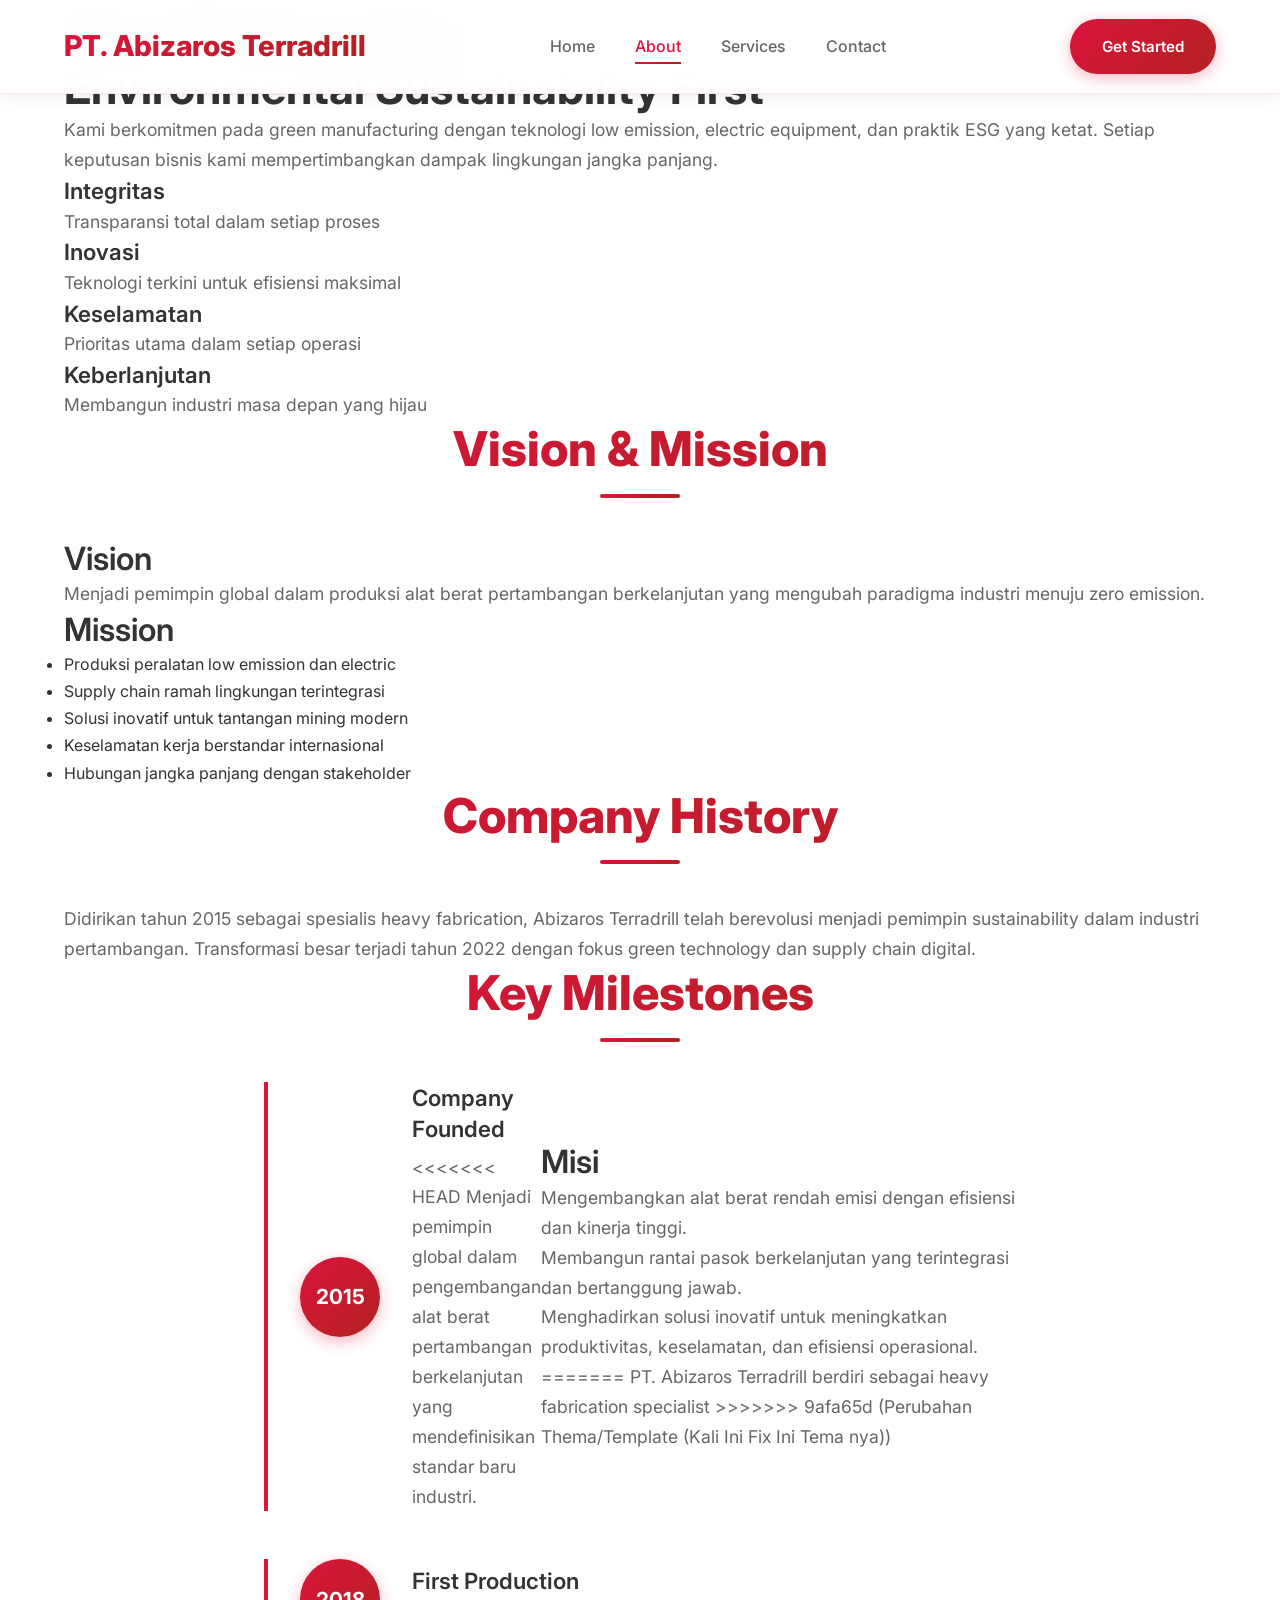
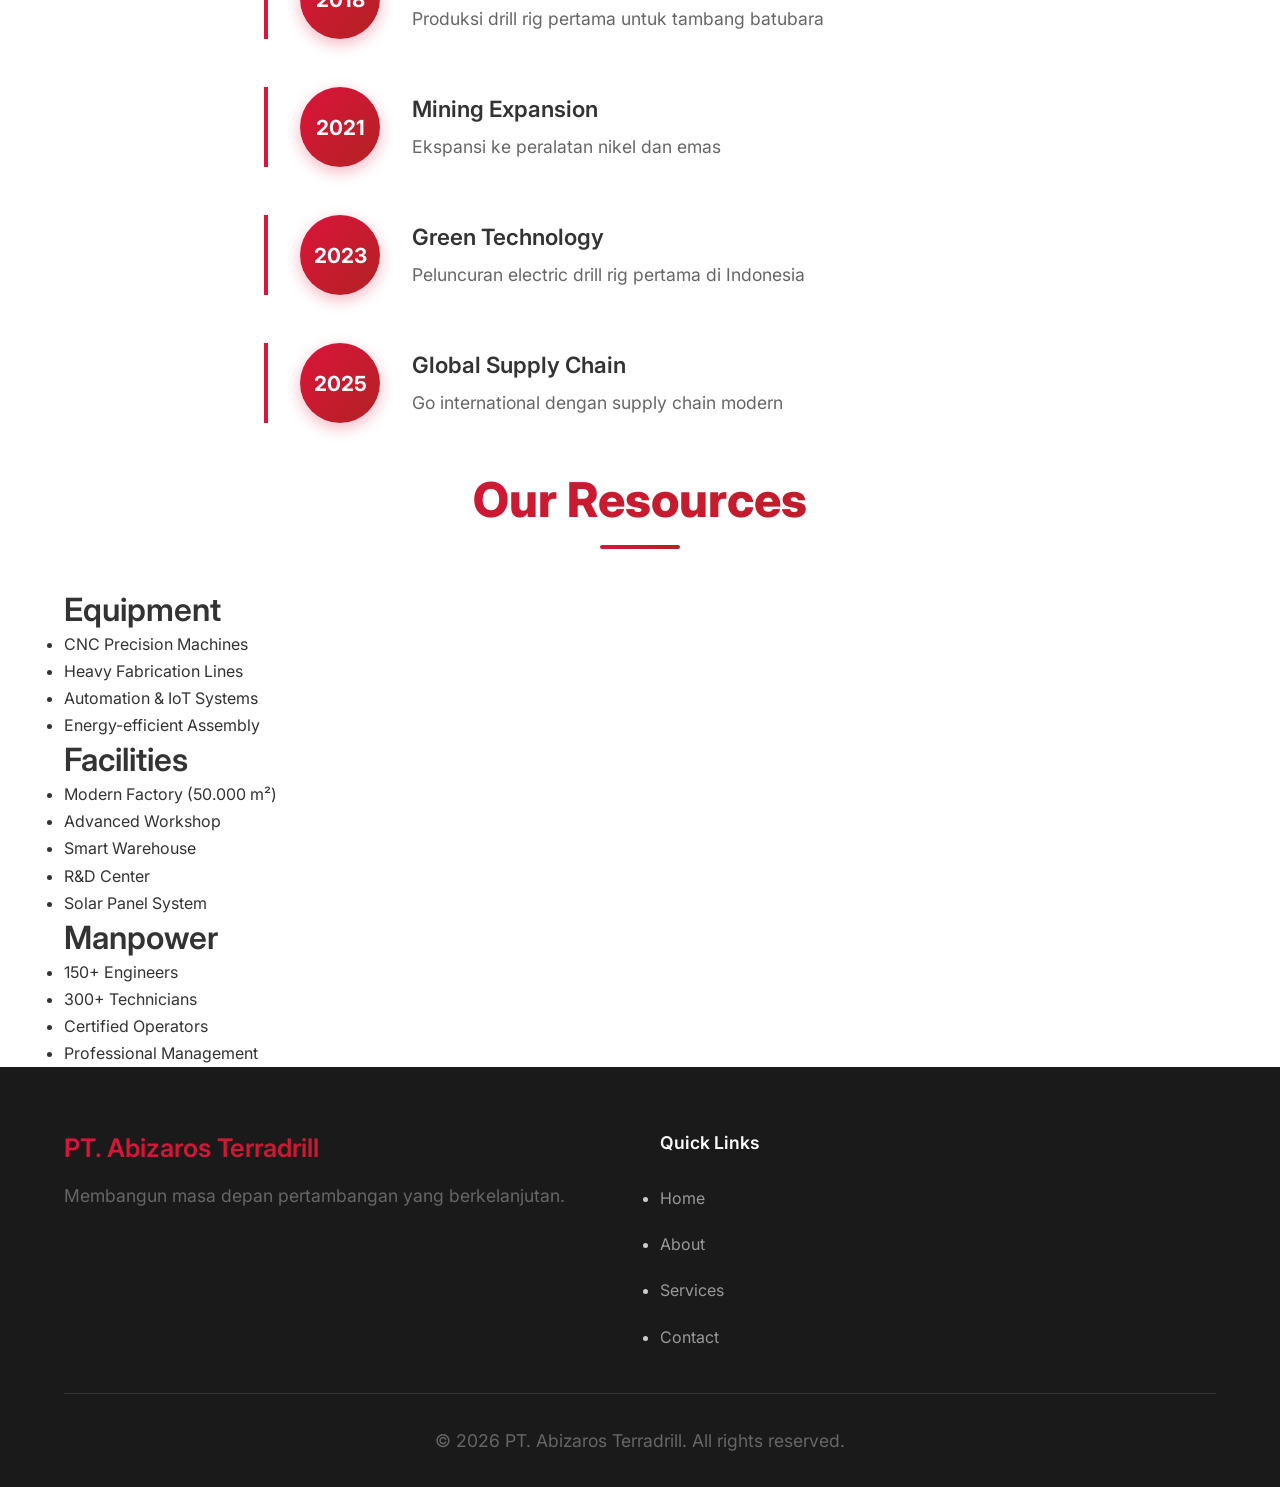
==== commit f9899150: "Perubahan-Fix" ====
--- a/FOLDER-HTML/about.html
+++ b/FOLDER-HTML/about.html
@@ -119,8 +119,20 @@
             <div class="timeline-content">
               <h4>Company Founded</h4>
               <p>
+<<<<<<< HEAD
+                Menjadi pemimpin global dalam pengembangan alat berat pertambangan berkelanjutan yang mendefinisikan standar baru industri.
+              </p>
+            </div>
+            <div class="vm-card">
+              <h3>Misi</h3>
+              <p>
+                Mengembangkan alat berat rendah emisi dengan efisiensi dan kinerja tinggi.<br>
+                Membangun rantai pasok berkelanjutan yang terintegrasi dan bertanggung jawab.<br>
+                Menghadirkan solusi inovatif untuk meningkatkan produktivitas, keselamatan, dan efisiensi operasional.
+=======
                 PT. Abizaros Terradrill berdiri sebagai heavy fabrication
                 specialist
+>>>>>>> 9afa65d (Perubahan Thema/Template (Kali Ini Fix Ini Tema nya))
               </p>
             </div>
           </div>
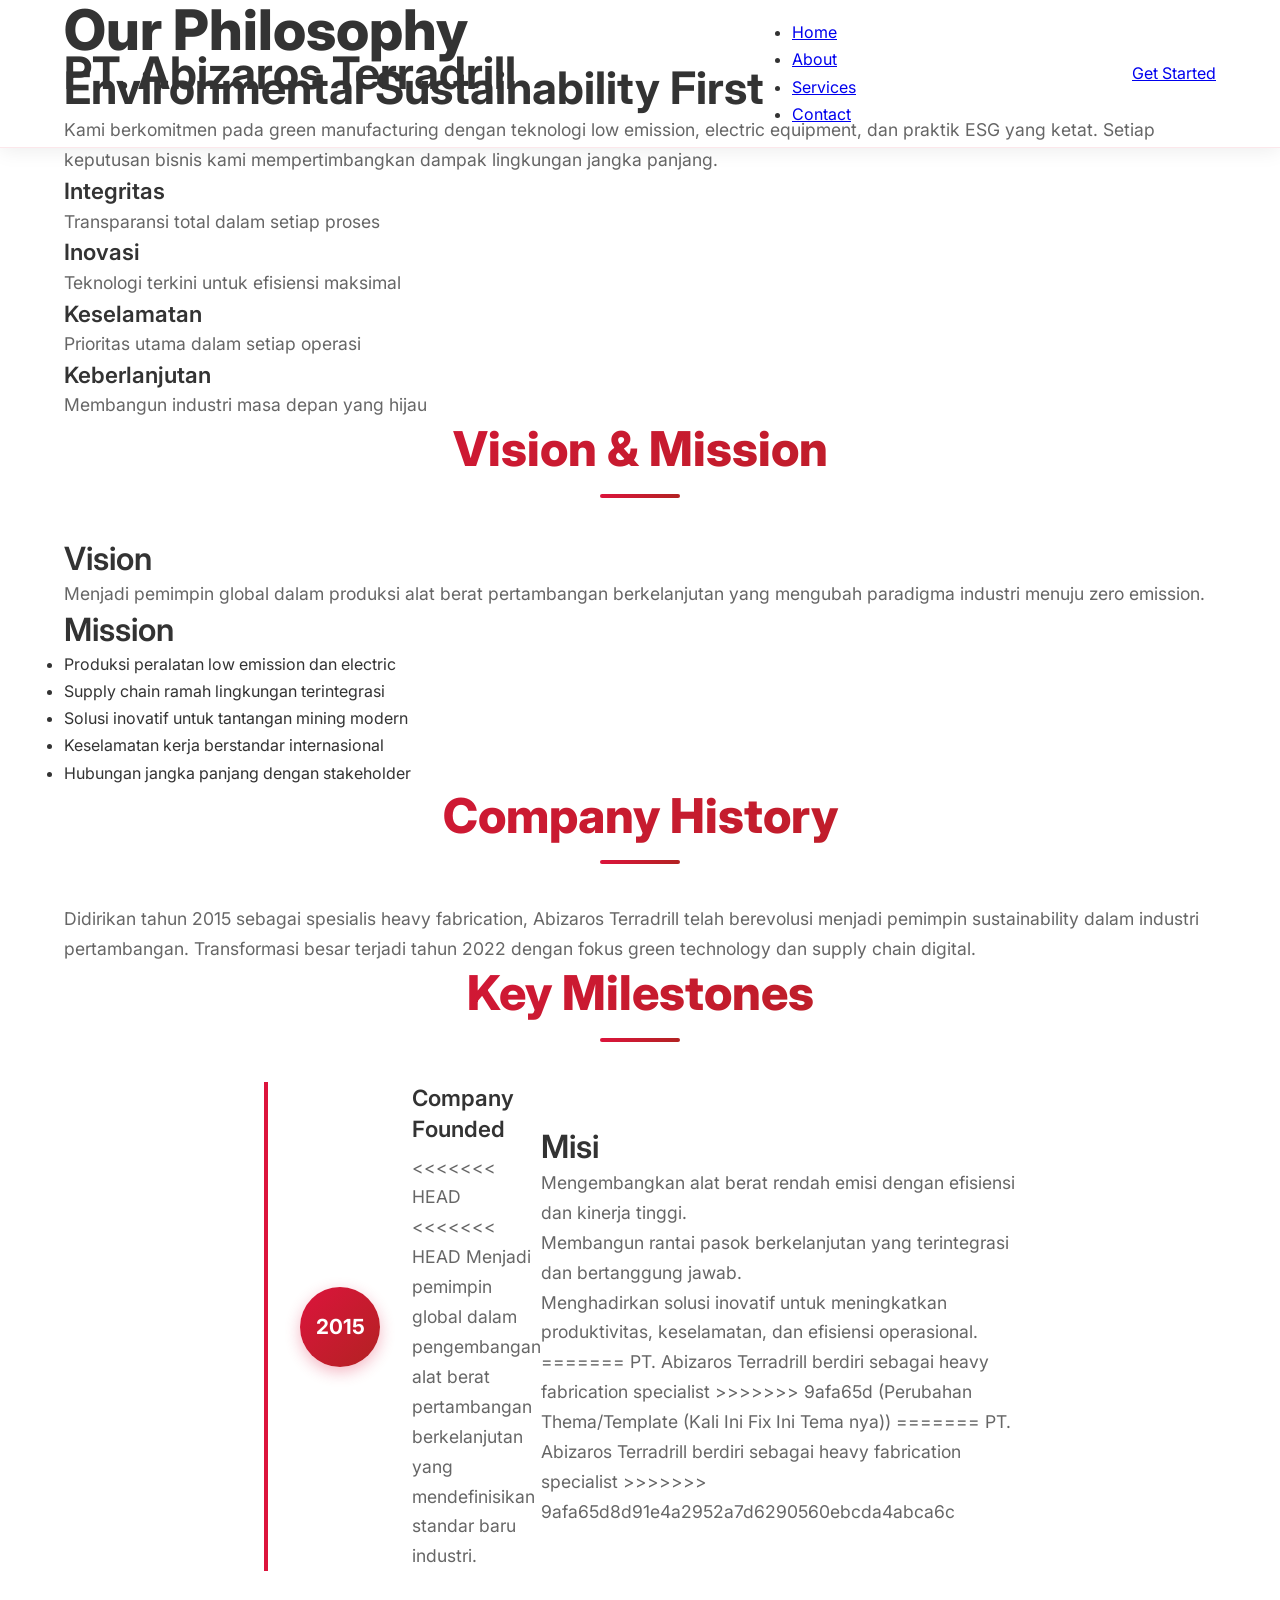
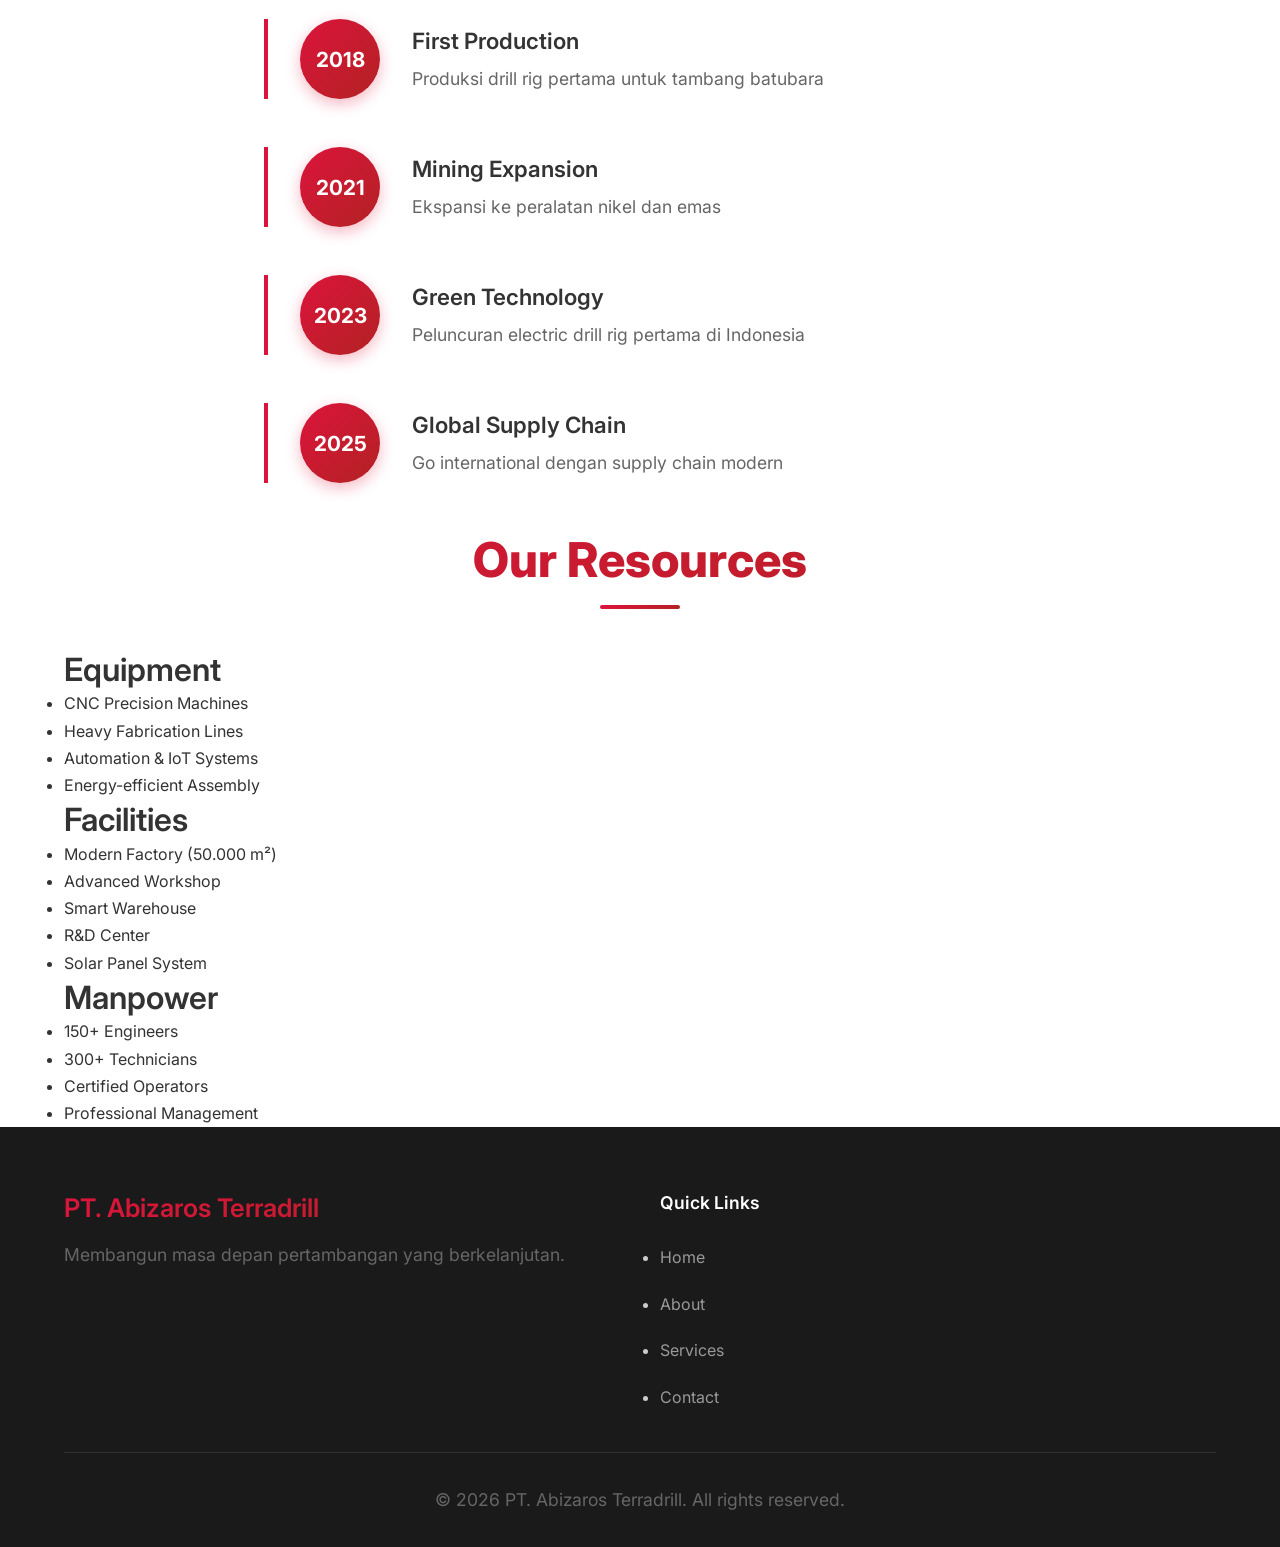
==== commit acc945b7: "Merge branch 'update-pertama' of https://github.com/Ubedd-Firdauss/Web-Project---Manufacturing-Suppl" ====
--- a/FOLDER-HTML/about.html
+++ b/FOLDER-HTML/about.html
@@ -120,6 +120,7 @@
               <h4>Company Founded</h4>
               <p>
 <<<<<<< HEAD
+<<<<<<< HEAD
                 Menjadi pemimpin global dalam pengembangan alat berat pertambangan berkelanjutan yang mendefinisikan standar baru industri.
               </p>
             </div>
@@ -133,6 +134,10 @@
                 PT. Abizaros Terradrill berdiri sebagai heavy fabrication
                 specialist
 >>>>>>> 9afa65d (Perubahan Thema/Template (Kali Ini Fix Ini Tema nya))
+=======
+                PT. Abizaros Terradrill berdiri sebagai heavy fabrication
+                specialist
+>>>>>>> 9afa65d8d91e4a2952a7d6290560ebcda4abca6c
               </p>
             </div>
           </div>
--- a/FOLDER-HTML/styles.css
+++ b/FOLDER-HTML/styles.css
@@ -78,7 +78,11 @@
   position: fixed;
   top: 0;
   width: 100%;
+<<<<<<< HEAD
+  background: linear-gradient(135deg, rgba(255, 255, 255, 0.9), rgba(236, 236, 236, 0.8));
+=======
   background: rgba(255, 255, 255, 0.98);
+>>>>>>> 9afa65d8d91e4a2952a7d6290560ebcda4abca6c
   backdrop-filter: blur(20px);
   z-index: 1000;
   box-shadow: 0 2px 20px rgba(0, 0, 0, 0.08);
@@ -94,12 +98,24 @@
   align-items: center;
 }
 
+<<<<<<< HEAD
+.logo {
+  display: inline-flex;
+  align-items: center;
+}
+
+.logo img {
+  max-height: 90px;
+  width: auto;
+  display: block;
+=======
 .logo h2 {
   background: linear-gradient(135deg, #dc143c, #b22222);
   background-clip: text;
   -webkit-text-fill-color: transparent;
   font-size: 1.8rem;
   font-weight: 800;
+>>>>>>> 9afa65d8d91e4a2952a7d6290560ebcda4abca6c
 }
 
 .nav-menu {
@@ -133,6 +149,10 @@
 .nav-link:hover::after,
 .nav-link.active::after {
   width: 100%;
+<<<<<<< HEAD
+  background: gold;
+=======
+>>>>>>> 9afa65d8d91e4a2952a7d6290560ebcda4abca6c
 }
 
 .nav-link:hover,
@@ -154,7 +174,13 @@
 
 .cta-button:hover {
   transform: translateY(-2px);
+<<<<<<< HEAD
+  box-shadow: 0 8px 30px gold;
+  background: gold;
+  color: black;
+=======
   box-shadow: 0 8px 25px rgba(220, 20, 60, 0.4);
+>>>>>>> 9afa65d8d91e4a2952a7d6290560ebcda4abca6c
 }
 
 /* ===========================================
@@ -285,6 +311,10 @@
   background: white;
   color: #dc143c;
   transform: translateY(-2px);
+<<<<<<< HEAD
+  box-shadow: 0 6px 20px rgba(255, 215, 0, 0.3);
+=======
+>>>>>>> 9afa65d8d91e4a2952a7d6290560ebcda4abca6c
 }
 
 .btn-outline {
@@ -317,16 +347,27 @@
   grid-template-columns: 1fr 1fr;
   gap: 4rem;
   align-items: center;
+<<<<<<< HEAD
+  margin-top: 5rem;
+  margin-bottom: 5rem;
+=======
   margin-top : 5rem;
   margin-bottom : 5rem;
+>>>>>>> 9afa65d8d91e4a2952a7d6290560ebcda4abca6c
 }
 
 .about-preview {
   padding: 3rem 0;
+<<<<<<< HEAD
+  background: url("background-elegant (1).jpg") center/cover no-repeat;
+}
+
+=======
   background: url('background-elegant (1).jpg') center/cover no-repeat;
 }
 
 
+>>>>>>> 9afa65d8d91e4a2952a7d6290560ebcda4abca6c
 /* ===========================================
    ABOUT PREVIEW IMAGE CARD
 ============================================ */
@@ -354,6 +395,14 @@
   transition: transform 0.5s ease;
 }
 
+<<<<<<< HEAD
+.image-card:hover {
+  box-shadow: 0 40px 80px #dc143c33;
+  border: 5px solid rgb(147, 1, 30);
+}
+
+=======
+>>>>>>> 9afa65d8d91e4a2952a7d6290560ebcda4abca6c
 .image-card:hover img {
   transform: scale(1.04);
 }
@@ -383,6 +432,10 @@
   color: #ffffff;
   font-size: 1.8rem;
   line-height: 1.1;
+<<<<<<< HEAD
+  text-align: left;
+=======
+>>>>>>> 9afa65d8d91e4a2952a7d6290560ebcda4abca6c
 }
 
 .image-overlay p {
@@ -391,6 +444,105 @@
   font-size: 1rem;
   line-height: 1.6;
   max-width: 88%;
+<<<<<<< HEAD
+  text-align: left;
+}
+
+/* ABOUT PREVIEW IMAGE CARD */
+
+.services-preview {
+  padding: 4.5rem 0 5rem;
+  background: #f7f7f7;
+}
+
+.services-preview .services-grid {
+  display: grid;
+  grid-template-columns: repeat(3, minmax(260px, 1fr));
+  gap: 2rem;
+  align-items: stretch;
+}
+.service-card {
+  position: relative;
+  object-fit: cover;
+  width: 100%;
+  height: 100%;
+  overflow: hidden;
+  border-radius: 28px;
+  background: #111;
+  min-height: 420px;
+  box-shadow: 0 24px 60px rgba(0, 0, 0, 0.14);
+  transition:
+  transform 0.35s ease,
+  box-shadow 0.35s ease;
+}
+
+.service-card:hover {
+  transform: translateY(-10px);
+  box-shadow: 0 34px 80px rgba(0, 0, 0, 0.2);
+}
+
+.card-image {
+  min-height: 260px;
+  overflow: hidden;
+  object-fit: cover;
+  width: 100%;
+  height: 100%;
+}
+
+.card-image img {
+  width: 100%;
+  height: 100%;
+  object-fit: cover;
+  display: block;
+  transition: transform 0.5s ease;
+}
+
+.service-card:hover .card-image img {
+  transform: scale(1.06);
+}
+
+.service-overlay {
+  position: absolute;
+  inset: 0;
+  display: flex;
+  align-items: flex-end;
+  padding: 2rem;
+  background: linear-gradient(180deg, rgba(0, 0, 0, 0), rgba(10, 10, 10, 0.95));
+  transform: translateY(100%);
+  opacity: 0;
+  transition:
+    transform 0.35s ease,
+    opacity 0.35s ease;
+}
+
+.service-card:hover .service-overlay {
+  transform: translateY(0);
+  opacity: 1;
+}
+
+.service-overlay {
+  display: flex;
+  flex-direction: column;
+  justify-content: flex-end;
+  align-items: left;
+  text-align: left;
+  padding: 2rem;
+}
+
+.service-overlay p {
+  color: #fff;
+  align-items: left;
+  text-align: left;
+}
+
+.service-overlay h3 {
+  margin: 0 0 0.5rem;
+  color: #ffffff;
+  font-size: 1.8rem;
+  line-height: 1.1;
+  text-align: left;
+=======
+>>>>>>> 9afa65d8d91e4a2952a7d6290560ebcda4abca6c
 }
 
 @media (max-width: 1024px) {
@@ -408,10 +560,35 @@
     max-width: 100%;
     min-height: 340px;
   }
+<<<<<<< HEAD
+
+  .services-preview .services-grid {
+    grid-template-columns: 1fr 1fr;
+  }
+
+  .service-card {
+    min-height: auto;
+  }
+}
+
+@media (max-width: 768px) {
+  .services-preview .services-grid {
+    grid-template-columns: 1fr;
+  }
+
+  .service-card {
+    min-height: auto;
+  }
+}
+
+/* ===========================================
+  KEY MILESTONES - TIMELINE
+=======
 }
 
 /* ===========================================
    SIMPEL TIMELINE
+>>>>>>> 9afa65d8d91e4a2952a7d6290560ebcda4abca6c
 ============================================ */
 .timeline {
   max-width: 800px;
@@ -569,6 +746,17 @@
     gap: 1.5rem;
   }
 
+<<<<<<< HEAD
+  .logo img {
+    display: none;
+  }
+
+  .cta-button {
+    display: none;
+  }
+
+=======
+>>>>>>> 9afa65d8d91e4a2952a7d6290560ebcda4abca6c
   .nav-container {
     flex-direction: column;
     gap: 1.5rem;
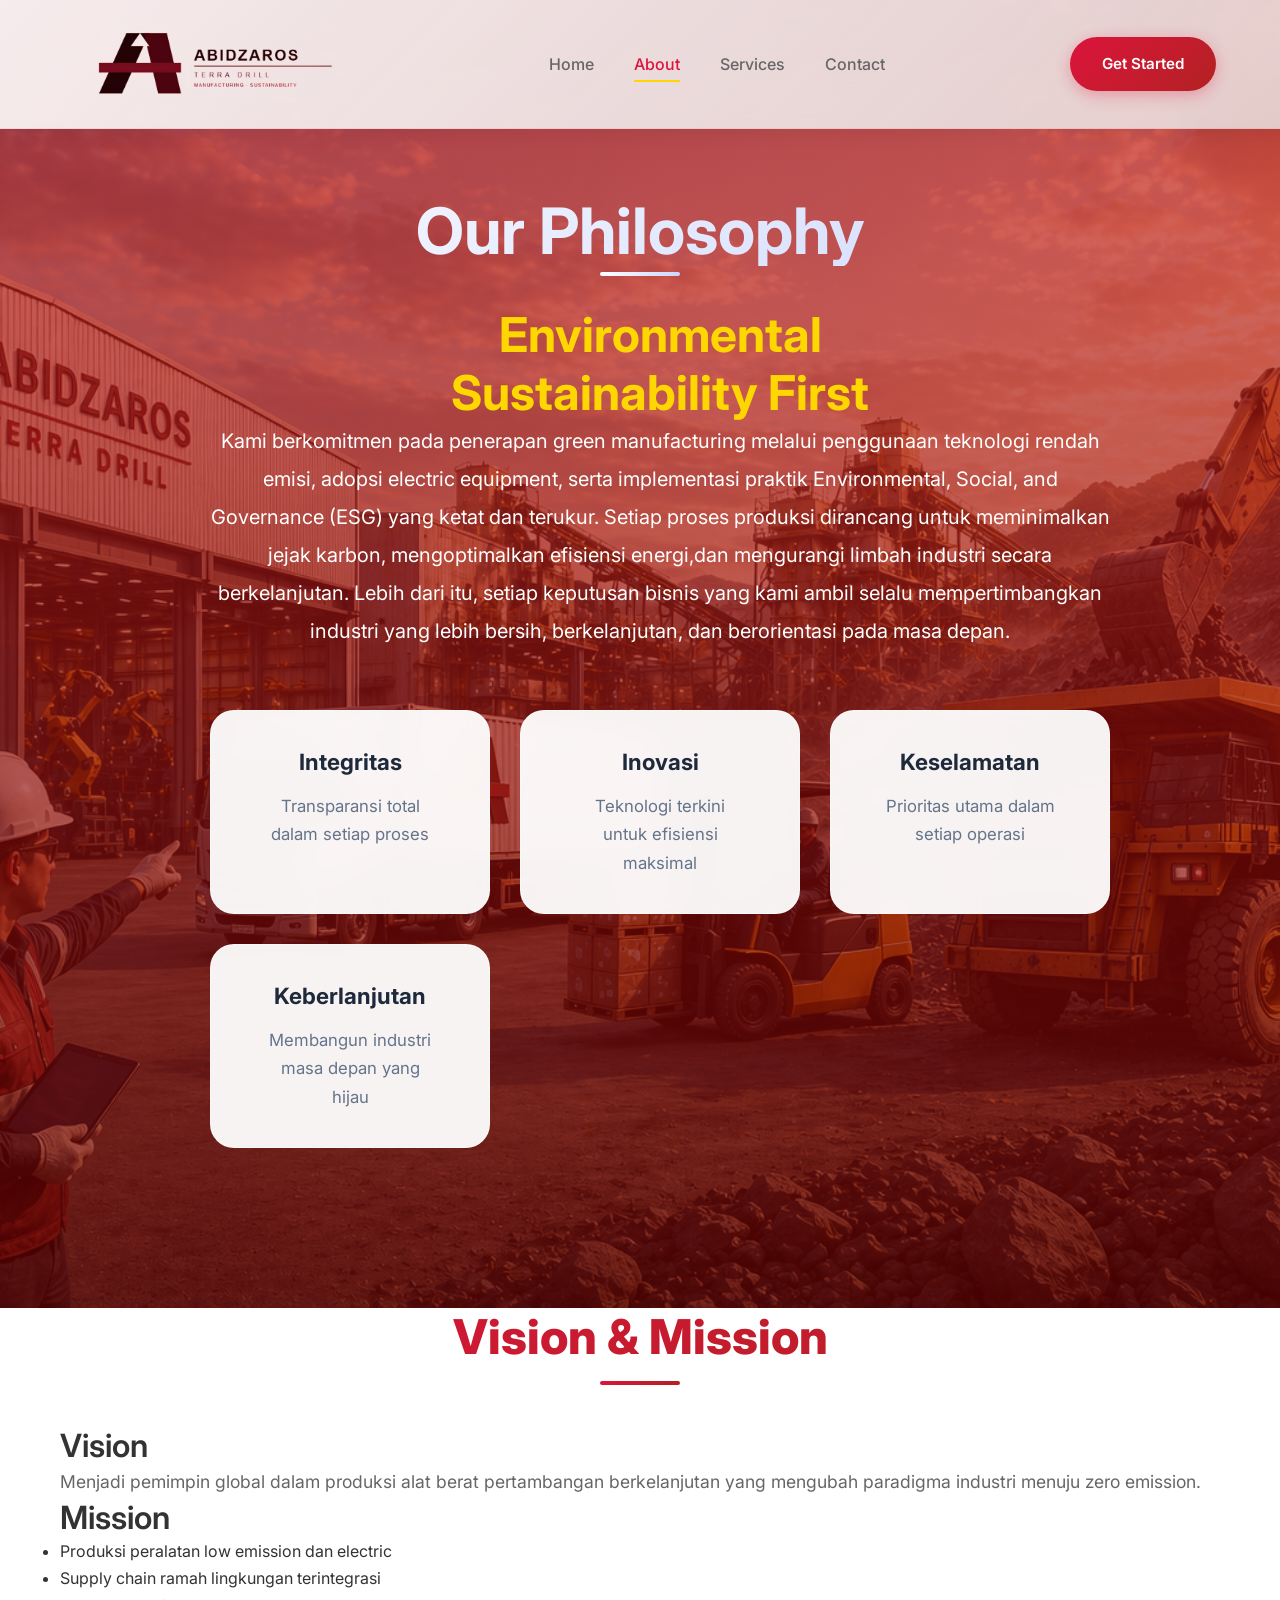
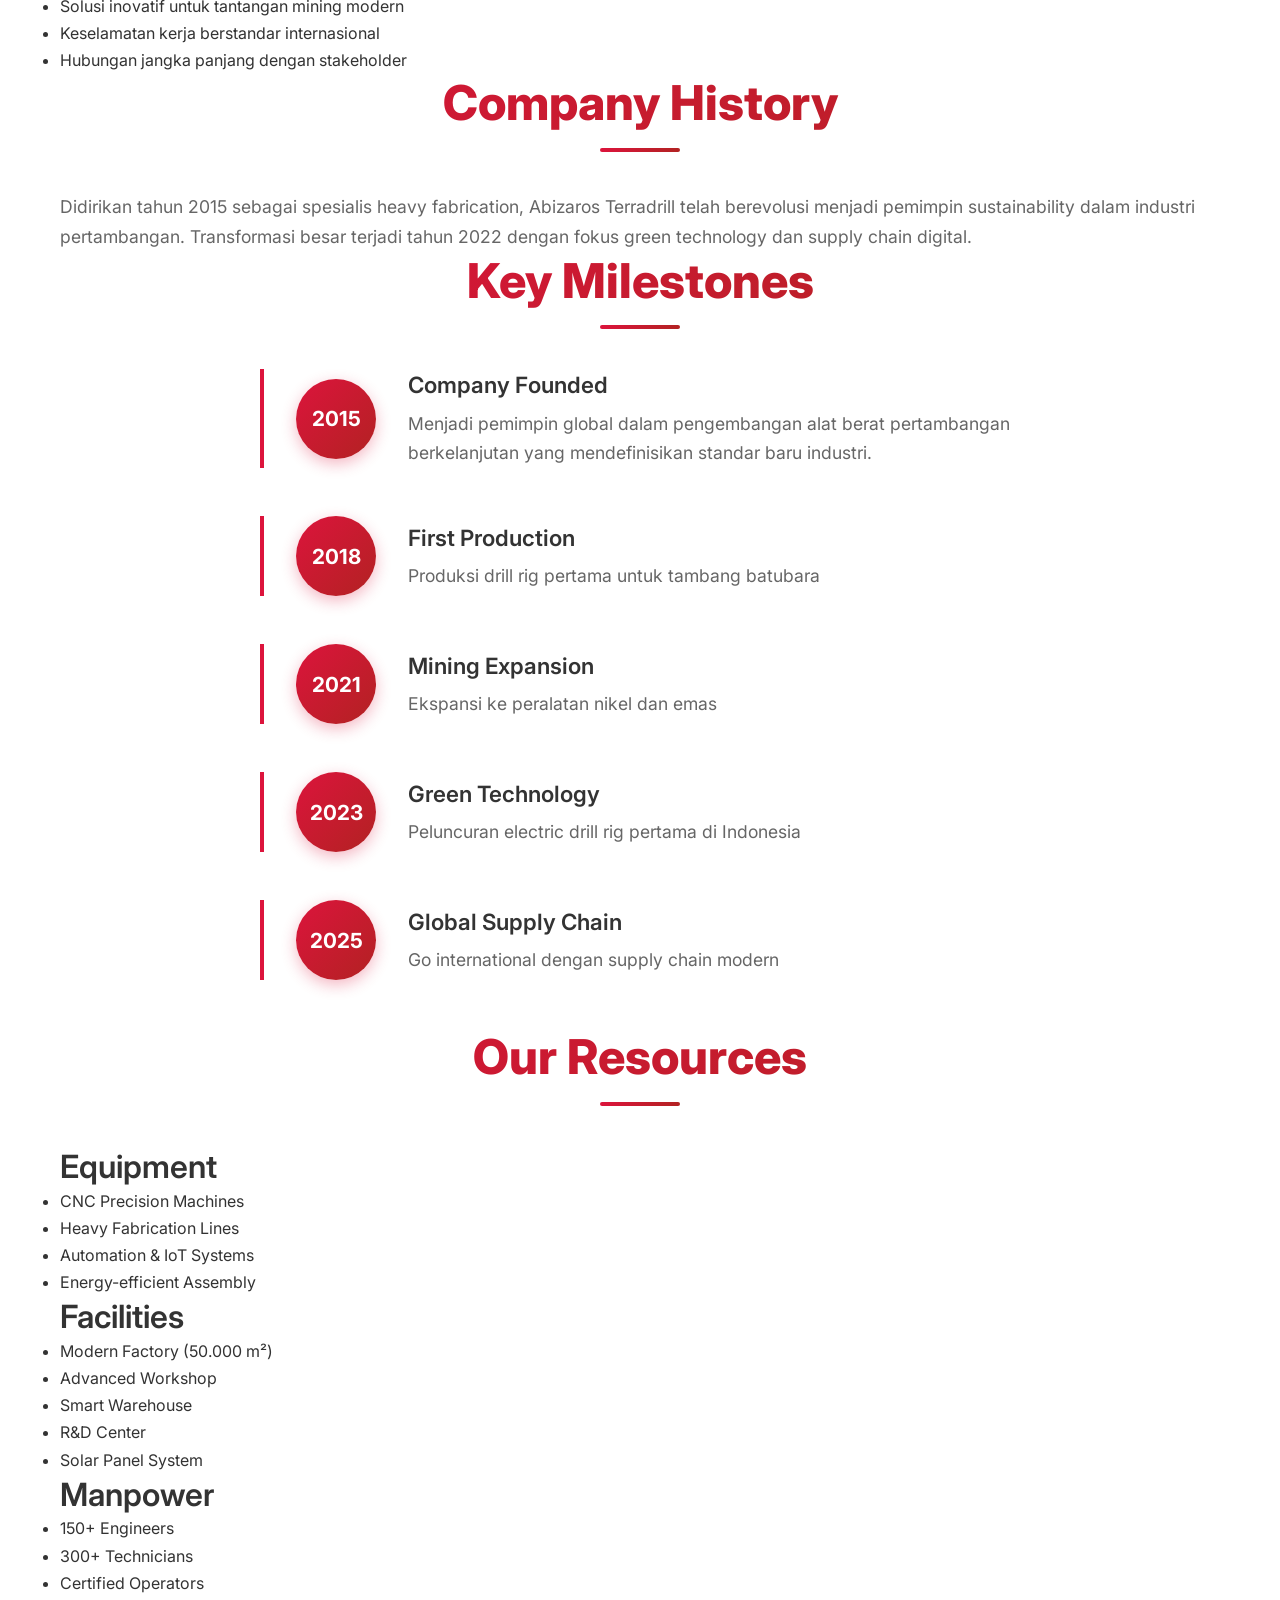
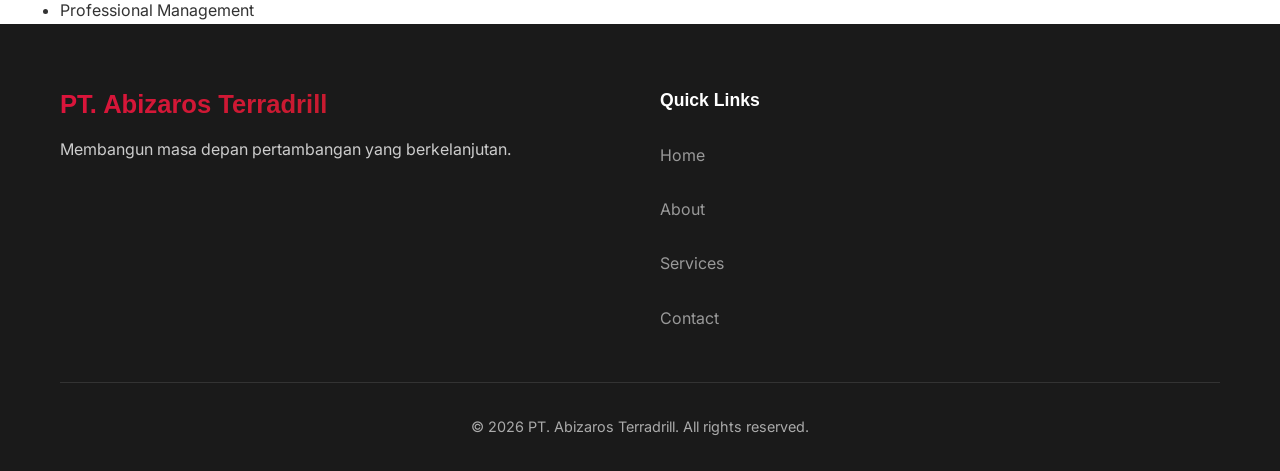
==== commit acd4dcca: "Perubahan Kedelapan" ====
--- a/FOLDER-HTML/about.html
+++ b/FOLDER-HTML/about.html
@@ -17,7 +17,7 @@
     <nav class="navbar">
       <div class="nav-container">
         <div class="logo">
-          <h2>PT. Abizaros Terradrill</h2>
+          <img src="logo_abidzaros.png" alt="PT. Abizaros Terradrill" />
         </div>
         <ul class="nav-menu">
           <li><a href="index.html" class="nav-link">Home</a></li>
@@ -32,15 +32,12 @@
     <!-- Philosophy Section -->
     <section class="philosophy">
       <div class="container">
-        <h1 class="page-title">Our Philosophy</h1>
+        <h1 class="page-title-services">Our Philosophy</h1>
         <div class="philosophy-grid">
           <div class="philosophy-content">
             <h2>Environmental Sustainability First</h2>
             <p>
-              Kami berkomitmen pada green manufacturing dengan teknologi low
-              emission, electric equipment, dan praktik ESG yang ketat. Setiap
-              keputusan bisnis kami mempertimbangkan dampak lingkungan jangka
-              panjang.
+              Kami berkomitmen pada penerapan green manufacturing melalui penggunaan teknologi rendah emisi, adopsi electric equipment, serta implementasi praktik Environmental, Social, and Governance (ESG) yang ketat dan terukur. Setiap proses produksi dirancang untuk meminimalkan jejak karbon, mengoptimalkan efisiensi energi,dan mengurangi limbah industri secara berkelanjutan. Lebih dari itu, setiap keputusan bisnis yang kami ambil selalu mempertimbangkan industri yang lebih bersih, berkelanjutan, dan berorientasi pada masa depan.
             </p>
 
             <div class="values-grid">
@@ -119,25 +116,9 @@
             <div class="timeline-content">
               <h4>Company Founded</h4>
               <p>
-<<<<<<< HEAD
-<<<<<<< HEAD
-                Menjadi pemimpin global dalam pengembangan alat berat pertambangan berkelanjutan yang mendefinisikan standar baru industri.
-              </p>
-            </div>
-            <div class="vm-card">
-              <h3>Misi</h3>
-              <p>
-                Mengembangkan alat berat rendah emisi dengan efisiensi dan kinerja tinggi.<br>
-                Membangun rantai pasok berkelanjutan yang terintegrasi dan bertanggung jawab.<br>
-                Menghadirkan solusi inovatif untuk meningkatkan produktivitas, keselamatan, dan efisiensi operasional.
-=======
-                PT. Abizaros Terradrill berdiri sebagai heavy fabrication
-                specialist
->>>>>>> 9afa65d (Perubahan Thema/Template (Kali Ini Fix Ini Tema nya))
-=======
-                PT. Abizaros Terradrill berdiri sebagai heavy fabrication
-                specialist
->>>>>>> 9afa65d8d91e4a2952a7d6290560ebcda4abca6c
+                Menjadi pemimpin global dalam pengembangan alat berat
+                pertambangan berkelanjutan yang mendefinisikan standar baru
+                industri.
               </p>
             </div>
           </div>
--- a/FOLDER-HTML/styles.css
+++ b/FOLDER-HTML/styles.css
@@ -78,11 +78,11 @@
   position: fixed;
   top: 0;
   width: 100%;
-<<<<<<< HEAD
-  background: linear-gradient(135deg, rgba(255, 255, 255, 0.9), rgba(236, 236, 236, 0.8));
-=======
-  background: rgba(255, 255, 255, 0.98);
->>>>>>> 9afa65d8d91e4a2952a7d6290560ebcda4abca6c
+  background: linear-gradient(
+    135deg,
+    rgba(255, 255, 255, 0.9),
+    rgba(236, 236, 236, 0.8)
+  );
   backdrop-filter: blur(20px);
   z-index: 1000;
   box-shadow: 0 2px 20px rgba(0, 0, 0, 0.08);
@@ -98,7 +98,6 @@
   align-items: center;
 }
 
-<<<<<<< HEAD
 .logo {
   display: inline-flex;
   align-items: center;
@@ -108,14 +107,6 @@
   max-height: 90px;
   width: auto;
   display: block;
-=======
-.logo h2 {
-  background: linear-gradient(135deg, #dc143c, #b22222);
-  background-clip: text;
-  -webkit-text-fill-color: transparent;
-  font-size: 1.8rem;
-  font-weight: 800;
->>>>>>> 9afa65d8d91e4a2952a7d6290560ebcda4abca6c
 }
 
 .nav-menu {
@@ -149,10 +140,7 @@
 .nav-link:hover::after,
 .nav-link.active::after {
   width: 100%;
-<<<<<<< HEAD
   background: gold;
-=======
->>>>>>> 9afa65d8d91e4a2952a7d6290560ebcda4abca6c
 }
 
 .nav-link:hover,
@@ -174,13 +162,9 @@
 
 .cta-button:hover {
   transform: translateY(-2px);
-<<<<<<< HEAD
   box-shadow: 0 8px 30px gold;
   background: gold;
   color: black;
-=======
-  box-shadow: 0 8px 25px rgba(220, 20, 60, 0.4);
->>>>>>> 9afa65d8d91e4a2952a7d6290560ebcda4abca6c
 }
 
 /* ===========================================
@@ -195,7 +179,7 @@
   overflow: hidden;
 }
 
-.hero-bg {
+.background-hero {
   position: absolute;
   inset: 0;
   background:
@@ -311,10 +295,7 @@
   background: white;
   color: #dc143c;
   transform: translateY(-2px);
-<<<<<<< HEAD
   box-shadow: 0 6px 20px rgba(255, 215, 0, 0.3);
-=======
->>>>>>> 9afa65d8d91e4a2952a7d6290560ebcda4abca6c
 }
 
 .btn-outline {
@@ -347,27 +328,15 @@
   grid-template-columns: 1fr 1fr;
   gap: 4rem;
   align-items: center;
-<<<<<<< HEAD
   margin-top: 5rem;
   margin-bottom: 5rem;
-=======
-  margin-top : 5rem;
-  margin-bottom : 5rem;
->>>>>>> 9afa65d8d91e4a2952a7d6290560ebcda4abca6c
 }
 
 .about-preview {
   padding: 3rem 0;
-<<<<<<< HEAD
   background: url("background-elegant (1).jpg") center/cover no-repeat;
 }
 
-=======
-  background: url('background-elegant (1).jpg') center/cover no-repeat;
-}
-
-
->>>>>>> 9afa65d8d91e4a2952a7d6290560ebcda4abca6c
 /* ===========================================
    ABOUT PREVIEW IMAGE CARD
 ============================================ */
@@ -395,14 +364,11 @@
   transition: transform 0.5s ease;
 }
 
-<<<<<<< HEAD
 .image-card:hover {
   box-shadow: 0 40px 80px #dc143c33;
   border: 5px solid rgb(147, 1, 30);
 }
 
-=======
->>>>>>> 9afa65d8d91e4a2952a7d6290560ebcda4abca6c
 .image-card:hover img {
   transform: scale(1.04);
 }
@@ -432,10 +398,7 @@
   color: #ffffff;
   font-size: 1.8rem;
   line-height: 1.1;
-<<<<<<< HEAD
   text-align: left;
-=======
->>>>>>> 9afa65d8d91e4a2952a7d6290560ebcda4abca6c
 }
 
 .image-overlay p {
@@ -444,7 +407,6 @@
   font-size: 1rem;
   line-height: 1.6;
   max-width: 88%;
-<<<<<<< HEAD
   text-align: left;
 }
 
@@ -472,8 +434,8 @@
   min-height: 420px;
   box-shadow: 0 24px 60px rgba(0, 0, 0, 0.14);
   transition:
-  transform 0.35s ease,
-  box-shadow 0.35s ease;
+    transform 0.35s ease,
+    box-shadow 0.35s ease;
 }
 
 .service-card:hover {
@@ -541,8 +503,6 @@
   font-size: 1.8rem;
   line-height: 1.1;
   text-align: left;
-=======
->>>>>>> 9afa65d8d91e4a2952a7d6290560ebcda4abca6c
 }
 
 @media (max-width: 1024px) {
@@ -560,7 +520,6 @@
     max-width: 100%;
     min-height: 340px;
   }
-<<<<<<< HEAD
 
   .services-preview .services-grid {
     grid-template-columns: 1fr 1fr;
@@ -582,13 +541,576 @@
 }
 
 /* ===========================================
+   SERVICES FULL SECTION
+============================================ */
+.hero-services {
+  background:
+    linear-gradient(rgba(220, 20, 60, 0.65), rgba(138, 1, 1, 0.65)),
+    url("manufacturing-proses.png") center/cover no-repeat;
+  opacity: 95%;
+  padding: 100px 0;
+  text-align: center;
+}
+
+.services-full {
+  padding: 80px 0;
+  background: linear-gradient(180deg, #f7f7f7 0%, #e0e0e0 100%);
+}
+
+.services-grid-full {
+  display: grid;
+  grid-template-columns: repeat(auto-fit, minmax(300px, 1fr));
+  gap: 2rem;
+  align-items: stretch;
+}
+
+.service-card {
+  position: relative;
+  width: 100%;
+  height: 100%;
+  overflow: hidden;
+  border-radius: 20px;
+  background: #111;
+  min-height: 350px;
+  box-shadow: 0 20px 50px rgba(0, 0, 0, 0.14);
+  transition:
+    transform 0.35s ease,
+    box-shadow 0.35s ease;
+}
+
+.service-card:hover {
+  transform: translateY(-8px);
+}
+
+.card-image {
+  min-height: 200px;
+  overflow: hidden;
+  width: 100%;
+  height: 100%;
+}
+
+.card-image img {
+  width: 100%;
+  height: 100%;
+  object-fit: cover;
+  display: block;
+  transition: transform 0.5s ease;
+}
+
+.service-card:hover .card-image img {
+  transform: scale(1.05);
+}
+
+.service-overlay {
+  position: absolute;
+  inset: 0;
+  display: flex;
+  flex-direction: column;
+  justify-content: flex-end;
+  align-items: flex-start;
+  text-align: left;
+  padding: 1.5rem;
+  background: linear-gradient(
+    180deg,
+    rgba(0, 0, 0, 0) 40%,
+    rgba(10, 10, 10, 0.95) 100%
+  );
+  transform: translateY(100%);
+  opacity: 0;
+  transition:
+    transform 0.35s ease,
+    opacity 0.35s ease;
+}
+
+.service-card:hover .service-overlay {
+  transform: translateY(0);
+  opacity: 1;
+  box-shadow: inset 0 0 50px rgba(220, 20, 60, 0.5);
+}
+
+.service-overlay h3 {
+  margin: 0 0 0.5rem;
+  color: #ffffff;
+  font-size: 1.5rem;
+  line-height: 1.1;
+  text-align: left;
+}
+
+.service-overlay p {
+  margin: 0;
+  color: #ececec;
+  font-size: 0.9rem;
+  line-height: 1.5;
+  max-width: 90%;
+  text-align: left;
+}
+
+/* Hero Stats */
+.hero-stats {
+  display: flex;
+  gap: 2rem;
+  justify-content: center;
+  margin-top: 1rem;
+  flex-wrap: wrap;
+}
+
+.stat-item {
+  text-align: center;
+  color: white;
+}
+
+.stat-item h3 {
+  font-size: 2rem;
+  font-weight: 800;
+  margin-bottom: 0.5rem;
+  color: gold;
+  margin-bottom: 0.1rem;
+}
+
+.stat-item p {
+  font-size: 0.9rem;
+  font-weight: 300;
+  margin: 0;
+  color: #e5e5e5;
+}
+
+.glass-morph {
+  border-radius: 55px;
+  backdrop-filter: blur(10px);
+  border: 1px solid rgba(255, 255, 255, 0.3);
+  display: inline-flex;
+  align-items: center;
+  justify-content: center;
+  padding: 0.1rem 1.5rem 1rem 1.5rem;
+  margin-top: 0.1rem;
+}
+
+@media (max-width: 768px) {
+  .services-grid-full {
+    grid-template-columns: 1fr;
+  }
+
+  .service-card {
+    min-height: 300px;
+  }
+
+  .hero-stats {
+    gap: 1.5rem;
+  }
+
+  .stat-item h3 {
+    font-size: 1.8rem;
+  }
+}
+
+/* TESTIMONIALS */
+/* Testimonials Section */
+.testimonials {
+  padding: 80px 0;
+  background-color: #f8f9fa;
+  color: #333;
+}
+
+.testimonials .container {
+  max-width: 1200px;
+  margin: 0 auto;
+  padding: 0 20px;
+}
+
+.testimonials .section-title {
+  font-size: 2.5rem;
+  font-weight: 700;
+  text-align: center;
+  margin-bottom: 50px;
+  color: #2d5a27; /* Sustainable green color */
+  font-family: "Sora", sans-serif;
+}
+
+.testimonials-grid {
+  display: grid;
+  grid-template-columns: repeat(auto-fit, minmax(300px, 1fr));
+  gap: 30px;
+  margin-top: 40px;
+}
+
+.testimonial-card {
+  background: white;
+  padding: 30px;
+  border-radius: 12px;
+  box-shadow: 0 4px 20px rgba(0, 0, 0, 0.1);
+  transition:
+    transform 0.3s ease,
+    box-shadow 0.3s ease;
+  border-left: 4px solid gold; /* Green accent */
+}
+
+.testimonial-card:hover {
+  transform: translateY(-5px);
+  box-shadow: 0 8px 30px rgba(0, 0, 0, 0.15);
+}
+
+.testimonial-card p {
+  font-size: 1.1rem;
+  line-height: 1.6;
+  margin-bottom: 20px;
+  color: #555;
+  font-style: italic;
+  font-family: "Inter", sans-serif;
+}
+
+.testimonial-author {
+  display: flex;
+  align-items: center;
+}
+
+.testimonial-author span {
+  font-weight: 600;
+  color: #dc143c;
+  font-size: 1rem;
+  font-family: "Manrope", sans-serif;
+}
+
+/* FOOTER */
+.footer {
+  background-color: #1a1a1a;
+  color: #fff;
+  padding: 60px 0 20px;
+}
+
+.footer .container {
+  max-width: 1200px;
+  margin: 0 auto;
+  padding: 0 20px;
+}
+
+.footer-content {
+  display: flex;
+  justify-content: space-between;
+  flex-wrap: wrap;
+  margin-bottom: 40px;
+}
+
+.footer-brand h3 {
+  font-size: 1.8rem;
+  font-weight: 700;
+  margin-bottom: 10px;
+  color: #4caf50; /* Green accent */
+  font-family: "Sora", sans-serif;
+}
+
+.footer-brand p {
+  font-size: 1rem;
+  line-height: 1.5;
+  color: #ccc;
+  font-family: "Inter", sans-serif;
+}
+
+.footer-links h4 {
+  font-size: 1.2rem;
+  font-weight: 600;
+  margin-bottom: 15px;
+  color: #fff;
+  font-family: "Manrope", sans-serif;
+}
+
+.footer-links ul {
+  list-style: none;
+  padding: 0;
+}
+
+.footer-links li {
+  margin-bottom: 8px;
+}
+
+.footer-links a {
+  color: #ccc;
+  text-decoration: none;
+  font-size: 1rem;
+  transition: color 0.3s ease;
+  font-family: "Inter", sans-serif;
+}
+
+.footer-links a:hover {
+  color: #4caf50;
+}
+
+.footer-bottom {
+  border-top: 1px solid #333;
+  padding-top: 20px;
+  text-align: center;
+}
+
+.footer-bottom p {
+  font-size: 0.9rem;
+  color: #aaa;
+  margin: 0;
+  font-family: "Inter", sans-serif;
+}
+
+/* Responsive Design */
+@media (max-width: 768px) {
+  .testimonials-grid {
+    grid-template-columns: 1fr;
+  }
+
+  .footer-content {
+    flex-direction: column;
+    text-align: center;
+  }
+
+  .footer-brand,
+  .footer-links {
+    margin-bottom: 30px;
+  }
+}
+
+/* ===========================================
+PHILOSOPHY STYLE
+============================================ */
+.philosophy {
+  padding: 100px 0;
+  background:
+    linear-gradient(rgba(201, 26, 26, 0.65), rgba(104, 0, 0, 0.65)),
+    url("background-perusahaan.png") center/cover no-repeat;
+  position: relative;
+  overflow: hidden;
+}
+
+.philosophy::before {
+  content: "";
+  position: absolute;
+  top: 0;
+  left: 0;
+  right: 0;
+  bottom: 0;
+}
+
+.container {
+  max-width: 1200px;
+  margin: 0 auto;
+  padding: 0 20px;
+  position: relative;
+  z-index: 2;
+}
+
+.page-title-services {
+  font-size: clamp(2.5rem, 5vw, 4rem);
+  font-weight: 700;
+  text-align: center;
+  margin: 6rem auto 80px auto; /* ✅ Fixed: auto untuk rata tengah */
+  background: linear-gradient(135deg, #ffffff 0%, #cad6fd 100%);
+  -webkit-background-clip: text;
+  -webkit-text-fill-color: transparent;
+  background-clip: text;
+  position: relative;
+  display: block; /* ✅ Pastikan block element */
+}
+
+.page-title-services::after {
+  content: "";
+  position: absolute;
+  bottom: -10px;
+  left: 50%;
+  transform: translateX(-50%);
+  width: 80px;
+  height: 4px;
+  background: linear-gradient(90deg, #ffffff, #cad6fd);
+  border-radius: 2px;
+}
+
+/* Philosophy Grid - FULL WIDTH CONTENT */
+.philosophy-grid {
+  display: grid;
+  grid-template-columns: 1fr;
+  gap: 60px;
+  max-width: 900px;
+  margin: 0 auto; /* ✅ Rata tengah */
+  text-align: center;
+  align-items: center; /* ✅ Vertikal center */
+}
+
+.philosophy-content {
+  position: relative;
+  padding: 0;
+  width: 100%; /* ✅ Full width */
+  margin: 0 auto; /* ✅ Rata tengah */
+  display: flex;
+  flex-direction: column;
+  align-items: center; /* ✅ Rata tengah horizontal */
+  justify-content: center; /* ✅ Rata tengah vertikal */
+}
+
+.philosophy-content h2 {
+  font-size: 3rem;
+  font-weight: 700;
+  color: gold;
+  max-width: 600px;
+  line-height: 1.2;
+  margin-top: -40px;
+}
+
+.philosophy-content p {
+  font-size: 1.25rem;
+  line-height: 1.9;
+  color: #ffffff;
+  margin: 0 auto 60px auto; /* ✅ Fixed: auto untuk rata tengah */
+  padding: 0 20px; /* ✅ Padding simetris */
+}
+
+/* Values Grid - FULL WIDTH & PERFECT CENTER */
+.values-grid {
+  display: grid;
+  grid-template-columns: repeat(auto-fit, minmax(280px, 1fr));
+  gap: 30px;
+  max-width: 1000px;
+  width: 100%;
+  margin: 0 auto; /* ✅ Rata tengah */
+  justify-content: center; /* ✅ Grid items rata tengah */
+  padding: 0 20px; /* ✅ Padding simetris */
+}
+
+.value-item {
+  position: relative;
+  padding: 35px 30px;
+  background: rgba(255, 255, 255, 0.95); /* ✅ Lebih opaque untuk kontras */
+  border-radius: 24px;
+  backdrop-filter: blur(15px);
+  border: 1px solid rgba(255, 255, 255, 0.4);
+  transition: all 0.4s cubic-bezier(0.4, 0, 0.2, 1);
+  cursor: pointer;
+  overflow: hidden;
+  display: flex;
+  flex-direction: column;
+  align-items: center;
+  text-align: center; 
+  min-height: 180px;
+}
+
+.value-item::before {
+  content: "";
+  position: absolute;
+  top: 0;
+  left: -100%;
+  width: 100%;
+  height: 100%;
+  background: linear-gradient(
+    90deg,
+    transparent,
+    rgba(255, 215, 0, 0.2),
+    transparent
+  ); /* ✅ Gold shimmer */
+  transition: left 0.7s;
+}
+
+.value-item:hover::before {
+  left: 100%;
+}
+
+.value-item:hover {
+  transform: translateY(-15px) scale(1.03);
+  box-shadow:
+    0 30px 60px -15px rgba(0, 0, 0, 0.3),
+    0 0 0 1px rgba(255, 255, 255, 0.2),
+    0 25px 50px -12px rgba(255, 215, 0, 0.3); /* ✅ Gold shadow */
+  background: linear-gradient(
+    135deg,
+    rgba(255, 255, 255, 0.98),
+    rgba(255, 255, 255, 0.95)
+  );
+  border-color: rgba(255, 215, 0, 0.6); /* ✅ Gold border */
+}
+
+.value-item h4 {
+  font-size: 1.4rem;
+  font-weight: 700;
+  margin-bottom: 15px;
+  color: #1e293b;
+  position: relative;
+  z-index: 2;
+  transition: color 0.3s ease;
+  margin: 0 auto 15px auto; /* ✅ Rata tengah */
+}
+
+.value-item:hover h4 {
+  color: gold; /* ✅ Gold color on hover */
+}
+
+.value-item p {
+  font-size: 1.05rem;
+  color: #64748b;
+  line-height: 1.7;
+  margin: 0 auto; /* ✅ Rata tengah */
+  position: relative;
+  z-index: 2;
+  max-width: 100%;
+  flex-grow: 1; /* ✅ Push ke bawah jika perlu */
+}
+
+/* Responsive Design */
+@media (max-width: 1024px) {
+  .values-grid {
+    grid-template-columns: repeat(auto-fit, minmax(250px, 1fr));
+    gap: 25px;
+    max-width: 800px;
+  }
+}
+
+@media (max-width: 768px) {
+  .philosophy {
+    padding: 70px 0;
+  }
+
+  .page-title-services {
+    margin: 4rem auto 60px auto;
+  }
+
+  .philosophy-content h2 {
+    font-size: 2.3rem;
+    margin-bottom: 25px;
+  }
+
+  .philosophy-content p {
+    font-size: 1.15rem;
+    margin-bottom: 50px;
+    padding: 0 15px;
+  }
+
+  .values-grid {
+    grid-template-columns: 1fr;
+    gap: 20px;
+    max-width: 450px;
+    padding: 0 15px;
+  }
+
+  .value-item {
+    padding: 30px 25px;
+    min-height: 160px;
+  }
+}
+
+@media (max-width: 480px) {
+  .container {
+    padding: 0 15px;
+  }
+
+  .philosophy-content h2 {
+    font-size: 1.9rem;
+    padding: 0 10px;
+  }
+
+  .philosophy-content p {
+    font-size: 1.1rem;
+    padding: 0 10px;
+  }
+
+  .value-item {
+    padding: 25px 20px;
+    min-height: 150px;
+  }
+}
+
+/* ===========================================
   KEY MILESTONES - TIMELINE
-=======
-}
-
-/* ===========================================
-   SIMPEL TIMELINE
->>>>>>> 9afa65d8d91e4a2952a7d6290560ebcda4abca6c
 ============================================ */
 .timeline {
   max-width: 800px;
@@ -637,46 +1159,247 @@
 /* ===========================================
    CONTACT FORM
 ============================================ */
+/* Hero Contact */
+.hero-contact {
+  background:
+    linear-gradient(rgba(239, 19, 19, 0.65), rgba(138, 1, 1, 0.65)),
+    url("bg-services.jpg") center/cover no-repeat;
+  opacity: 95%;
+  padding: 100px 0;
+  text-align: center;
+}
+
+.hero-contact .container {
+  max-width: 1200px;
+  margin: 0 auto;
+  padding: 0 20px;
+}
+
+.hero-contact .page-title {
+  font-size: 3rem;
+  font-weight: 800;
+  margin-bottom: 20px;
+  font-family: "Sora", sans-serif;
+}
+
+.hero-contact .hero-subtitle {
+  font-size: 1.2rem;
+  line-height: 1.6;
+  max-width: 600px;
+  margin: 0 auto;
+  font-family: "Inter", sans-serif;
+}
+
+/* Contact Content */
+.contact-content {
+  padding: 80px 0;
+  background: url("background-white.jpg") center/cover no-repeat;
+}
+
+.contact-content .container {
+  max-width: 1200px;
+  margin: 0 auto;
+  padding: 0 20px;
+}
+
+.contact-content .section-title {
+  font-size: 2.5rem;
+  font-weight: 700;
+  text-align: center;
+  margin-bottom: 60px;
+  color: #2d5a27;
+  font-family: "Sora", sans-serif;
+}
+
+.contact-grid {
+  display: grid;
+  grid-template-columns: 1fr 1fr;
+  gap: 60px;
+  align-items: start;
+}
+
+/* Contact Form */
+
+.page-title {
+  font-size: 2.8rem;
+  font-weight: 800;
+  margin-top: 5rem;
+  color: white;
+  font-family: "Sora", sans-serif;
+}
 .contact-form-container {
   background: white;
-  padding: 3.5rem;
-  border-radius: 20px;
-  box-shadow: 0 20px 60px rgba(0, 0, 0, 0.1);
-  border: 1px solid #f0f0f0;
+  padding: 40px;
+  border-radius: 12px;
+  box-shadow: 0 4px 20px rgba(0, 0, 0, 0.1);
+}
+
+.contact-form-container .form-title {
+  font-size: 1.8rem;
+  font-weight: 600;
+  margin-bottom: 30px;
+  color: #841414;
+  font-family: "Manrope", sans-serif;
+}
+
+.contact-form {
+  display: flex;
+  flex-direction: column;
+  gap: 20px;
 }
 
 .form-group {
-  margin-bottom: 2.5rem;
+  position: relative;
+  display: flex;
+  flex-direction: column;
+}
+
+.form-group.full {
+  grid-column: 1 / -1;
 }
 
 .form-group input,
 .form-group textarea {
-  width: 100%;
-  padding: 1.3rem 1.2rem;
-  background: #f8f9fa;
-  border: 2px solid #f0f0f0;
-  border-radius: 16px;
-  color: #333;
+  padding: 15px;
+  border: 2px solid #e0e0e0;
+  border-radius: 8px;
   font-size: 1rem;
-  transition: all 0.3s ease;
   font-family: "Inter", sans-serif;
+  transition: border-color 0.3s ease;
+  background: #fafafa;
 }
 
 .form-group input:focus,
 .form-group textarea:focus {
   outline: none;
-  border-color: #dc143c;
+  border-color: #841414;
   background: white;
-  box-shadow: 0 0 0 4px rgba(220, 20, 60, 0.1);
+}
+
+.form-group label {
+  position: absolute;
+  top: 15px;
+  left: 15px;
+  color: #666;
+  pointer-events: none;
+  transition: all 0.3s ease;
+  font-family: "Inter", sans-serif;
+}
+
+.form-group input:focus + label,
+.form-group input:not(:placeholder-shown) + label,
+.form-group textarea:focus + label,
+.form-group textarea:not(:placeholder-shown) + label {
+  top: -10px;
+  left: 10px;
+  font-size: 0.8rem;
+  color: #841414;
+  background: white;
+  padding: 0 5px;
+}
+
+.btn-primary.full {
+  background: linear-gradient(135deg, #d90d0d 0%, #841414 100%);
+  color: white;
+  padding: 15px 30px;
+  border: none;
+  border-radius: 8px;
+  font-size: 1rem;
+  font-weight: 600;
+  cursor: pointer;
+  transition:
+    transform 0.3s ease,
+    box-shadow 0.3s ease;
+  font-family: "Manrope", sans-serif;
+}
+
+.btn-primary:hover {
+  background: linear-gradient(135deg, #841414 0%, #d90d0d 100%);
   transform: translateY(-2px);
-}
-
-.contact-info .card {
+  box-shadow: 0 6px 30px #841414;
+}
+
+.btn-primary.full {
+  width: 100%;
+}
+
+/* Contact Info */
+.contact-info {
+  background: white;
+  padding: 40px;
+  border-radius: 12px;
+  box-shadow: 0 4px 20px rgba(0, 0, 0, 0.1);
+}
+
+.contact-info .info-title {
+  font-size: 1.8rem;
+  font-weight: 600;
+  margin-bottom: 30px;
+  color: #841414;
+  font-family: "Manrope", sans-serif;
+}
+
+.contact-item {
+  display: flex;
+  align-items: flex-start;
+  margin-bottom: 30px;
+}
+
+.contact-item:last-child {
+  margin-bottom: 0;
+}
+
+.contact-icon {
+  font-size: 1.5rem;
+  margin-right: 15px;
+  flex-shrink: 0;
+}
+
+.contact-item h4 {
+  font-size: 1.1rem;
+  font-weight: 600;
+  margin-bottom: 5px;
+  color: #841414;
+  font-family: "Manrope", sans-serif;
+}
+
+.contact-item p {
+  font-size: 1rem;
+  line-height: 1.5;
+  color: black;
+  margin: 0;
+  font-family: "Inter", sans-serif;
+}
+
+/* Hover effect for contact items */
+.contact-item:hover {
+  background: linear-gradient(135deg, #d90d0d, #841414);
+  border-radius: 8px;
   transition: all 0.3s ease;
-}
-
-.contact-info .card:hover {
-  transform: translateY(-10px);
+  padding: 15px;
+  margin: -15px -15px 15px -15px;
+  box-shadow: 0 4px 30px rgba(216, 13, 13, 0.3);
+}
+
+.contact-item:hover h4,
+.contact-item:hover p {
+  color: white;
+}
+
+/* Responsive Design */
+@media (max-width: 768px) {
+  .contact-grid {
+    grid-template-columns: 1fr;
+    gap: 40px;
+  }
+
+  .hero-contact .page-title {
+    font-size: 2.5rem;
+  }
+
+  .contact-content .section-title {
+    font-size: 2rem;
+  }
 }
 
 /* ===========================================
@@ -746,7 +1469,6 @@
     gap: 1.5rem;
   }
 
-<<<<<<< HEAD
   .logo img {
     display: none;
   }
@@ -755,8 +1477,6 @@
     display: none;
   }
 
-=======
->>>>>>> 9afa65d8d91e4a2952a7d6290560ebcda4abca6c
   .nav-container {
     flex-direction: column;
     gap: 1.5rem;
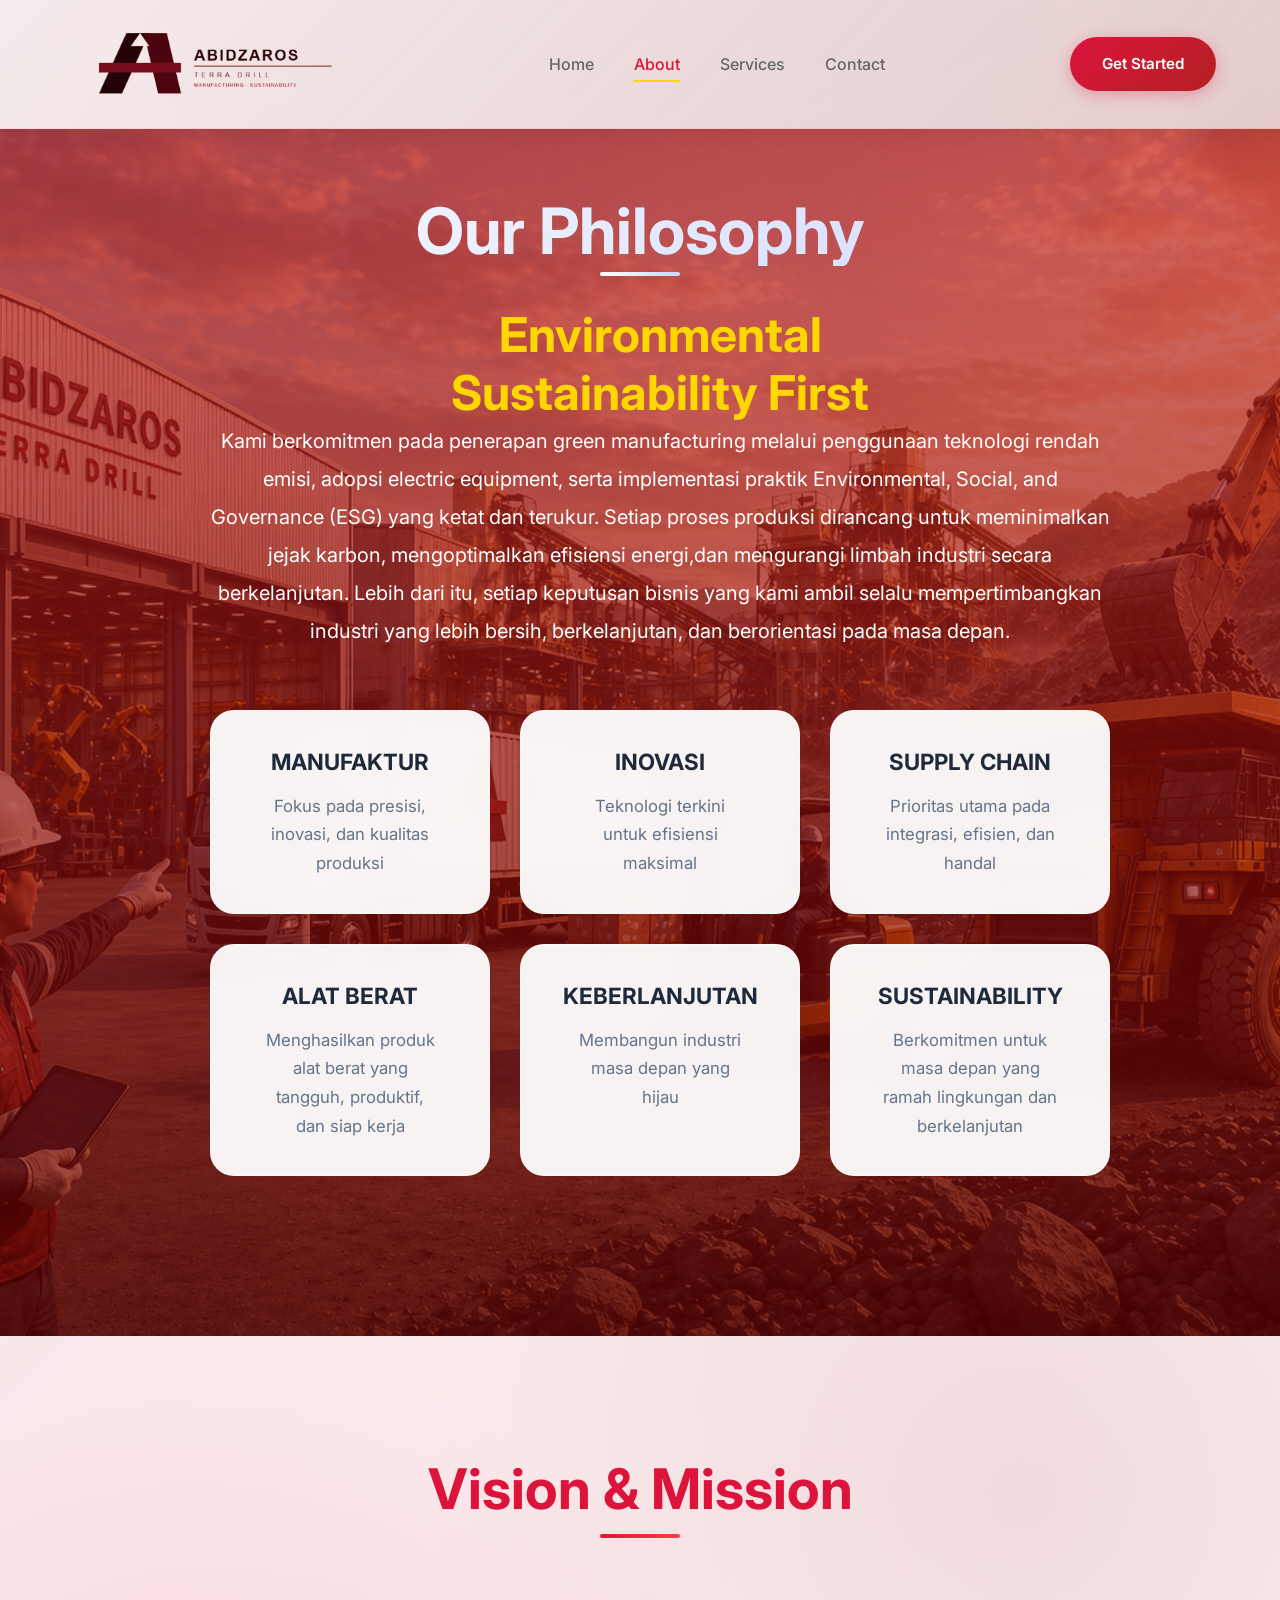
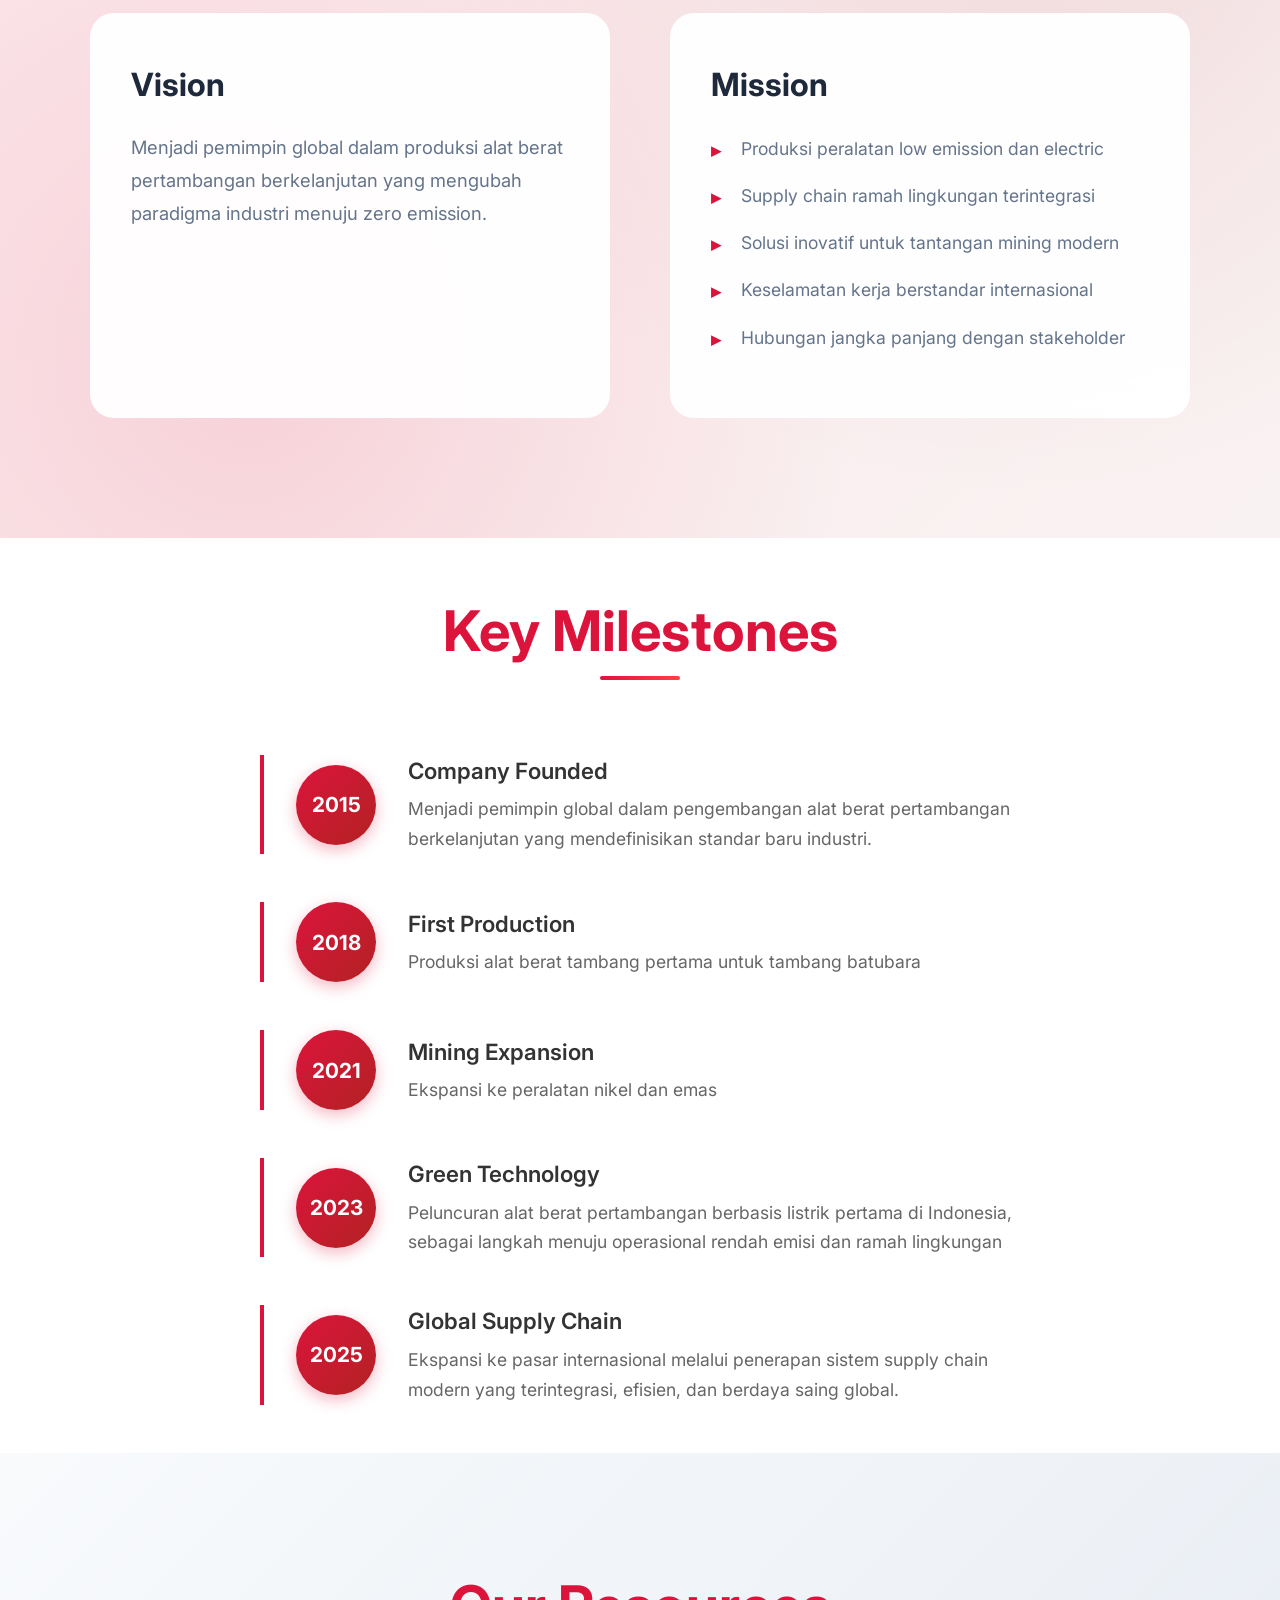
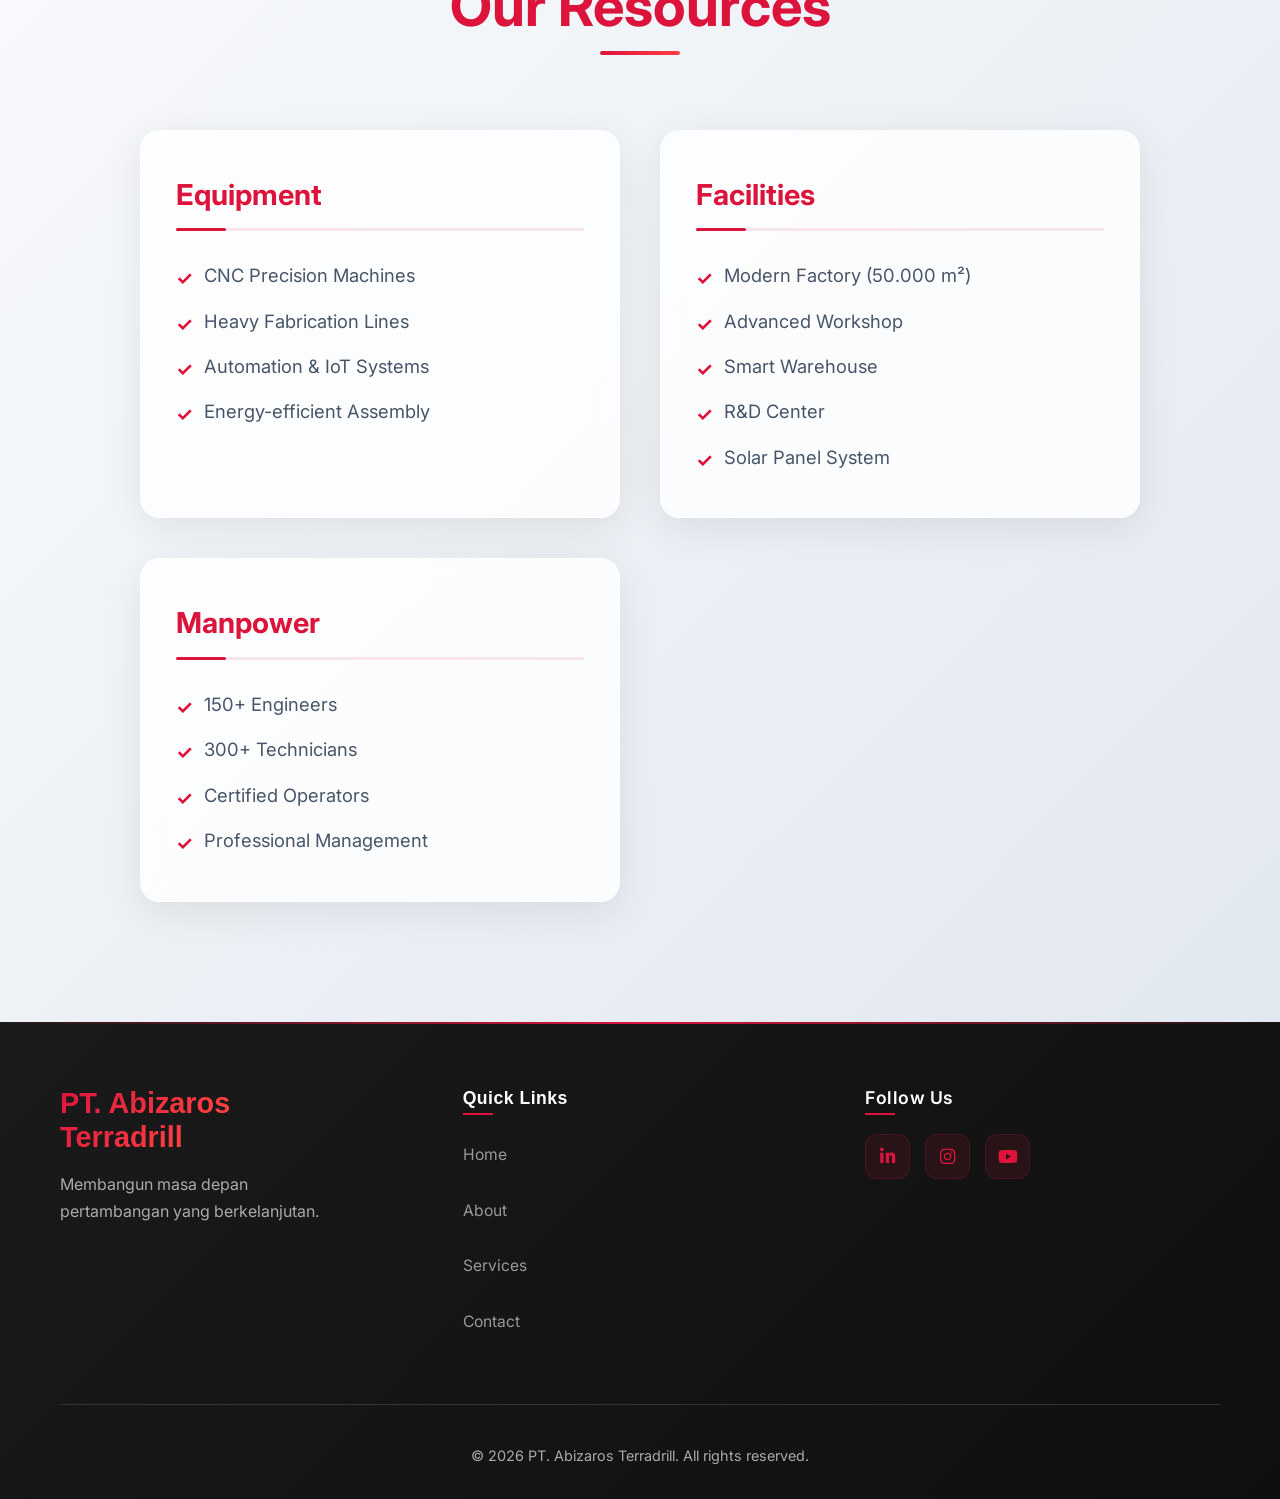
==== commit 0ad8ccf4: "Perubahan kesembilan" ====
--- a/FOLDER-HTML/about.html
+++ b/FOLDER-HTML/about.html
@@ -11,6 +11,7 @@
       href="https://fonts.googleapis.com/css2?family=Inter:wght@300;400;500;600;700&family=Manrope:wght@300;400;500;600;700;800&family=Sora:wght@100;200;300;400;500;600;700;800&display=swap"
       rel="stylesheet"
     />
+    <link rel="stylesheet" href="https://cdnjs.cloudflare.com/ajax/libs/font-awesome/6.5.1/css/all.min.css">
   </head>
   <body>
     <!-- Navbar -->
@@ -37,25 +38,47 @@
           <div class="philosophy-content">
             <h2>Environmental Sustainability First</h2>
             <p>
-              Kami berkomitmen pada penerapan green manufacturing melalui penggunaan teknologi rendah emisi, adopsi electric equipment, serta implementasi praktik Environmental, Social, and Governance (ESG) yang ketat dan terukur. Setiap proses produksi dirancang untuk meminimalkan jejak karbon, mengoptimalkan efisiensi energi,dan mengurangi limbah industri secara berkelanjutan. Lebih dari itu, setiap keputusan bisnis yang kami ambil selalu mempertimbangkan industri yang lebih bersih, berkelanjutan, dan berorientasi pada masa depan.
+              Kami berkomitmen pada penerapan green manufacturing melalui
+              penggunaan teknologi rendah emisi, adopsi electric equipment,
+              serta implementasi praktik Environmental, Social, and Governance
+              (ESG) yang ketat dan terukur. Setiap proses produksi dirancang
+              untuk meminimalkan jejak karbon, mengoptimalkan efisiensi
+              energi,dan mengurangi limbah industri secara berkelanjutan. Lebih
+              dari itu, setiap keputusan bisnis yang kami ambil selalu
+              mempertimbangkan industri yang lebih bersih, berkelanjutan, dan
+              berorientasi pada masa depan.
             </p>
 
             <div class="values-grid">
               <div class="value-item">
-                <h4>Integritas</h4>
-                <p>Transparansi total dalam setiap proses</p>
-              </div>
-              <div class="value-item">
-                <h4>Inovasi</h4>
+                <h4>MANUFAKTUR</h4>
+                <p>Fokus pada presisi, inovasi, dan kualitas produksi</p>
+              </div>
+              <div class="value-item">
+                <h4>INOVASI</h4>
                 <p>Teknologi terkini untuk efisiensi maksimal</p>
               </div>
               <div class="value-item">
-                <h4>Keselamatan</h4>
-                <p>Prioritas utama dalam setiap operasi</p>
-              </div>
-              <div class="value-item">
-                <h4>Keberlanjutan</h4>
+                <h4>SUPPLY CHAIN</h4>
+                <p>Prioritas utama pada integrasi, efisien, dan handal</p>
+              </div>
+              <div class="value-item">
+                <h4>ALAT BERAT</h4>
+                <p>
+                  Menghasilkan produk alat berat yang tangguh, produktif, dan
+                  siap kerja
+                </p>
+              </div>
+              <div class="value-item">
+                <h4>KEBERLANJUTAN</h4>
                 <p>Membangun industri masa depan yang hijau</p>
+              </div>
+              <div class="value-item">
+                <h4>SUSTAINABILITY</h4>
+                <p>
+                  Berkomitmen untuk masa depan yang ramah lingkungan dan
+                  berkelanjutan
+                </p>
               </div>
             </div>
           </div>
@@ -93,19 +116,6 @@
       </div>
     </section>
 
-    <!-- Company History -->
-    <section class="history">
-      <div class="container">
-        <h2 class="section-title">Company History</h2>
-        <p class="section-desc">
-          Didirikan tahun 2015 sebagai spesialis heavy fabrication, Abizaros
-          Terradrill telah berevolusi menjadi pemimpin sustainability dalam
-          industri pertambangan. Transformasi besar terjadi tahun 2022 dengan
-          fokus green technology dan supply chain digital.
-        </p>
-      </div>
-    </section>
-
     <!-- Timeline -->
     <section class="timeline">
       <div class="container">
@@ -126,7 +136,7 @@
             <div class="timeline-year">2018</div>
             <div class="timeline-content">
               <h4>First Production</h4>
-              <p>Produksi drill rig pertama untuk tambang batubara</p>
+              <p>Produksi alat berat tambang pertama untuk tambang batubara</p>
             </div>
           </div>
           <div class="timeline-item">
@@ -140,14 +150,14 @@
             <div class="timeline-year">2023</div>
             <div class="timeline-content">
               <h4>Green Technology</h4>
-              <p>Peluncuran electric drill rig pertama di Indonesia</p>
+              <p>Peluncuran alat berat pertambangan berbasis listrik pertama di Indonesia, sebagai langkah menuju operasional rendah emisi dan ramah lingkungan</p>
             </div>
           </div>
           <div class="timeline-item">
             <div class="timeline-year">2025</div>
             <div class="timeline-content">
               <h4>Global Supply Chain</h4>
-              <p>Go international dengan supply chain modern</p>
+              <p>Ekspansi ke pasar internasional melalui penerapan sistem supply chain modern yang terintegrasi, efisien, dan berdaya saing global.</p>
             </div>
           </div>
         </div>
@@ -191,28 +201,36 @@
       </div>
     </section>
 
-    <!-- Footer -->
-    <footer class="footer">
-      <div class="container">
-        <div class="footer-content">
-          <div class="footer-brand">
-            <h3>PT. Abizaros Terradrill</h3>
-            <p>Membangun masa depan pertambangan yang berkelanjutan.</p>
-          </div>
-          <div class="footer-links">
-            <h4>Quick Links</h4>
-            <ul>
-              <li><a href="index.html">Home</a></li>
-              <li><a href="about.html">About</a></li>
-              <li><a href="services.html">Services</a></li>
-              <li><a href="contact.html">Contact</a></li>
-            </ul>
-          </div>
-        </div>
-        <div class="footer-bottom">
-          <p>&copy; 2026 PT. Abizaros Terradrill. All rights reserved.</p>
-        </div>
-      </div>
-    </footer>
+<!-- Footer -->
+<footer class="footer">
+  <div class="container">
+    <div class="footer-content">
+      <div class="footer-brand">
+        <h3>PT. Abizaros Terradrill</h3>
+        <p>Membangun masa depan pertambangan yang berkelanjutan.</p>
+      </div>
+      <div class="footer-links">
+        <h4>Quick Links</h4>
+        <ul>
+          <li><a href="index.html">Home</a></li>
+          <li><a href="about.html">About</a></li>
+          <li><a href="services.html">Services</a></li>
+          <li><a href="contact.html">Contact</a></li>
+        </ul>
+      </div>
+      <div class="footer-social">
+        <h4>Follow Us</h4>
+        <div class="social-links">
+          <a href="https://www.linkedin.com/in/muchammad-ubaidillah-firdaus-aa7911343?utm_source=share_via&utm_content=profile&utm_medium=member_android" aria-label="LinkedIn"><i class="fab fa-linkedin-in"></i></a>
+          <a href="https://www.instagram.com/bedd.ubed?igsh=MTFwMW41MW1lbHhpaQ==" aria-label="Instagram"><i class="fab fa-instagram"></i></a>
+          <a href="#" aria-label="YouTube"><i class="fab fa-youtube"></i></a>
+        </div>
+      </div>
+    </div>
+    <div class="footer-bottom">
+      <p>&copy; 2026 PT. Abizaros Terradrill. All rights reserved.</p>
+    </div>
+  </div>
+</footer>
   </body>
 </html>
--- a/FOLDER-HTML/styles.css
+++ b/FOLDER-HTML/styles.css
@@ -897,13 +897,13 @@
   font-size: clamp(2.5rem, 5vw, 4rem);
   font-weight: 700;
   text-align: center;
-  margin: 6rem auto 80px auto; /* ✅ Fixed: auto untuk rata tengah */
+  margin: 6rem auto 80px auto;
   background: linear-gradient(135deg, #ffffff 0%, #cad6fd 100%);
   -webkit-background-clip: text;
   -webkit-text-fill-color: transparent;
   background-clip: text;
   position: relative;
-  display: block; /* ✅ Pastikan block element */
+  display: block;
 }
 
 .page-title-services::after {
@@ -924,20 +924,20 @@
   grid-template-columns: 1fr;
   gap: 60px;
   max-width: 900px;
-  margin: 0 auto; /* ✅ Rata tengah */
+  margin: 0 auto;
   text-align: center;
-  align-items: center; /* ✅ Vertikal center */
+  align-items: center;
 }
 
 .philosophy-content {
   position: relative;
   padding: 0;
-  width: 100%; /* ✅ Full width */
-  margin: 0 auto; /* ✅ Rata tengah */
+  width: 100%; 
+  margin: 0 auto; 
   display: flex;
   flex-direction: column;
-  align-items: center; /* ✅ Rata tengah horizontal */
-  justify-content: center; /* ✅ Rata tengah vertikal */
+  align-items: center; 
+  justify-content: center; 
 }
 
 .philosophy-content h2 {
@@ -953,8 +953,8 @@
   font-size: 1.25rem;
   line-height: 1.9;
   color: #ffffff;
-  margin: 0 auto 60px auto; /* ✅ Fixed: auto untuk rata tengah */
-  padding: 0 20px; /* ✅ Padding simetris */
+  margin: 0 auto 60px auto;
+  padding: 0 20px; 
 }
 
 /* Values Grid - FULL WIDTH & PERFECT CENTER */
@@ -964,15 +964,15 @@
   gap: 30px;
   max-width: 1000px;
   width: 100%;
-  margin: 0 auto; /* ✅ Rata tengah */
-  justify-content: center; /* ✅ Grid items rata tengah */
-  padding: 0 20px; /* ✅ Padding simetris */
+  margin: 0 auto; 
+  justify-content: center; 
+  padding: 0 20px; 
 }
 
 .value-item {
   position: relative;
   padding: 35px 30px;
-  background: rgba(255, 255, 255, 0.95); /* ✅ Lebih opaque untuk kontras */
+  background: rgba(255, 255, 255, 0.95);
   border-radius: 24px;
   backdrop-filter: blur(15px);
   border: 1px solid rgba(255, 255, 255, 0.4);
@@ -998,7 +998,7 @@
     transparent,
     rgba(255, 215, 0, 0.2),
     transparent
-  ); /* ✅ Gold shimmer */
+  );
   transition: left 0.7s;
 }
 
@@ -1011,13 +1011,13 @@
   box-shadow:
     0 30px 60px -15px rgba(0, 0, 0, 0.3),
     0 0 0 1px rgba(255, 255, 255, 0.2),
-    0 25px 50px -12px rgba(255, 215, 0, 0.3); /* ✅ Gold shadow */
+    0 25px 50px -12px rgba(255, 215, 0, 0.3);
   background: linear-gradient(
     135deg,
     rgba(255, 255, 255, 0.98),
     rgba(255, 255, 255, 0.95)
   );
-  border-color: rgba(255, 215, 0, 0.6); /* ✅ Gold border */
+  border-color: rgba(255, 215, 0, 0.6);
 }
 
 .value-item h4 {
@@ -1028,22 +1028,22 @@
   position: relative;
   z-index: 2;
   transition: color 0.3s ease;
-  margin: 0 auto 15px auto; /* ✅ Rata tengah */
+  margin: 0 auto 15px auto; 
 }
 
 .value-item:hover h4 {
-  color: gold; /* ✅ Gold color on hover */
+  color: #dc143c; 
 }
 
 .value-item p {
   font-size: 1.05rem;
   color: #64748b;
   line-height: 1.7;
-  margin: 0 auto; /* ✅ Rata tengah */
+  margin: 0 auto; 
   position: relative;
   z-index: 2;
   max-width: 100%;
-  flex-grow: 1; /* ✅ Push ke bawah jika perlu */
+  flex-grow: 1;
 }
 
 /* Responsive Design */
@@ -1110,11 +1110,232 @@
 }
 
 /* ===========================================
+VISSION & MISSION
+============================================ */
+/* Vision Mission Section */
+.vision-mission {
+  padding: 120px 0;
+  background: linear-gradient(135deg, rgba(220, 20, 60, 0.1) 0%, rgba(139, 0, 0, 0.05) 100%);
+  position: relative;
+  overflow: hidden;
+}
+
+.vision-mission::before {
+  content: '';
+  position: absolute;
+  top: 0;
+  left: 0;
+  right: 0;
+  bottom: 0;
+  background: radial-gradient(circle at 20% 80%, rgba(220, 20, 60, 0.12) 0%, transparent 50%),
+              radial-gradient(circle at 80% 20%, rgba(139, 0, 0, 0.08) 0%, transparent 50%);
+  pointer-events: none;
+}
+
+.container {
+  max-width: 1200px;
+  margin: 0 auto;
+  padding: 0 20px;
+  position: relative;
+  z-index: 2;
+}
+
+.section-title {
+  font-size: clamp(2.5rem, 5vw, 3.5rem);
+  font-weight: 700;
+  text-align: center;
+  margin: 0 auto 80px auto;
+  background: linear-gradient(135deg, #dc143c 100%, #ff4040 0%);
+  -webkit-background-clip: text;
+  -webkit-text-fill-color: transparent;
+  background-clip: text;
+  position: relative;
+  max-width: 600px;
+}
+
+.section-title::after {
+  content: '';
+  position: absolute;
+  bottom: -15px;
+  left: 50%;
+  transform: translateX(-50%);
+  width: 100px;
+  height: 4px;
+  background: linear-gradient(90deg, #dc143c, #ff4040);
+  border-radius: 2px;
+}
+
+/* VM Grid */
+.vm-grid {
+  display: grid;
+  grid-template-columns: 1fr 1fr;
+  gap: 60px;
+  max-width: 1100px;
+  margin: 0 auto;
+  align-items: start;
+}
+
+.vm-card {
+  position: relative;
+  padding: 50px 40px;
+  background: rgba(255, 255, 255, 0.95);
+  border-radius: 24px;
+  backdrop-filter: blur(20px);
+  border: 1px solid rgba(255, 255, 255, 0.3);
+  transition: all 0.5s cubic-bezier(0.4, 0, 0.2, 1);
+  cursor: pointer;
+  overflow: hidden;
+  height: 100%;
+  display: flex;
+  flex-direction: column;
+}
+
+.vm-card::before {
+  content: '';
+  position: absolute;
+  top: 0;
+  left: -100%;
+  width: 100%;
+  height: 100%;
+  background: linear-gradient(90deg, transparent, rgba(220, 20, 60, 0.2), transparent);
+  transition: left 0.8s;
+  z-index: 1;
+}
+
+.vm-card:hover::before {
+  left: 100%;
+}
+
+.vm-card:hover {
+  transform: translateY(-20px) scale(1.02);
+  box-shadow: 
+    0 40px 80px -20px rgba(0, 0, 0, 0.25),
+    0 0 0 1px rgba(255, 255, 255, 0.2),
+    0 30px 60px -15px rgba(220, 20, 60, 0.35); 
+  background: linear-gradient(135deg, rgba(255, 255, 255, 1), rgba(255, 248, 248, 0.98));
+}
+
+.vm-card h3 {
+  font-size: 2rem;
+  font-weight: 700;
+  margin-bottom: 25px;
+  color: #1e293b;
+  position: relative;
+  z-index: 2;
+  transition: color 0.3s ease;
+}
+
+.vm-card:hover h3 {
+  color:  #b22222;
+}
+
+.vm-card p {
+  font-size: 1.15rem;
+  line-height: 1.8;
+  color: #64748b;
+  margin: 0;
+  flex-grow: 1;
+  position: relative;
+  z-index: 2;
+}
+
+.vm-card ul {
+  list-style: none;
+  padding: 0;
+  margin: 0;
+  flex-grow: 1;
+  position: relative;
+  z-index: 2;
+}
+
+.vm-card li {
+  font-size: 1.1rem;
+  line-height: 2;
+  color: #64748b;
+  position: relative;
+  padding-left: 30px;
+  margin-bottom: 12px;
+}
+
+.vm-card li::before {
+  content: '▸';
+  position: absolute;
+  left: 0;
+  color: #dc143c;
+  font-size: 1.2rem;
+  font-weight: 700;
+  animation: pulse 2s infinite;
+}
+
+/* Responsive Design */
+@media (max-width: 1024px) {
+  .vm-grid {
+    grid-template-columns: 1fr;
+    gap: 40px;
+    max-width: 700px;
+  }
+  
+  .vm-card {
+    padding: 45px 35px;
+  }
+}
+
+@media (max-width: 768px) {
+  .vision-mission {
+    padding: 80px 0;
+  }
+  
+  .section-title {
+    margin-bottom: 60px;
+    font-size: 2.5rem;
+  }
+  
+  .vm-card {
+    padding: 40px 30px;
+  }
+  
+  .vm-card h3 {
+    font-size: 1.75rem;
+    margin-bottom: 20px;
+  }
+  
+  .vm-card p {
+    font-size: 1.1rem;
+  }
+  
+  .vm-card li {
+    font-size: 1.05rem;
+    padding-left: 25px;
+    line-height: 1.7;
+  }
+}
+
+@media (max-width: 480px) {
+  .container {
+    padding: 0 15px;
+  }
+  
+  .vm-card {
+    padding: 35px 25px;
+  }
+  
+  .section-title {
+    font-size: 2rem;
+    margin-bottom: 50px;
+  }
+  
+  .vm-grid {
+    gap: 30px;
+  }
+}
+
+/* ===========================================
   KEY MILESTONES - TIMELINE
 ============================================ */
 .timeline {
   max-width: 800px;
   margin: 0 auto;
+  margin-top: 60px;
 }
 
 .timeline-item {
@@ -1154,6 +1375,187 @@
 .timeline-content h4 {
   color: #333;
   margin-bottom: 0.5rem;
+}
+
+/* ===========================================
+RESOURCES
+============================================ */
+/* Resources Section */
+.resources {
+  padding: 120px 0;
+  background: linear-gradient(135deg, #f8fafc 0%, #e2e8f0 100%);
+  position: relative;
+}
+
+.container {
+  max-width: 1200px;
+  margin: 0 auto;
+  padding: 0 20px;
+  position: relative;
+  z-index: 2;
+}
+
+.section-title {
+  font-size: clamp(2.5rem, 5vw, 3.5rem);
+  font-weight: 700;
+  text-align: center;
+  margin: 0 auto 90px auto;
+  color: #1e293b;
+  position: relative;
+  max-width: 600px;
+}
+
+.section-title::after {
+  content: '';
+  position: absolute;
+  bottom: -15px;
+  left: 50%;
+  transform: translateX(-50%);
+  width: 80px;
+  height: 4px;
+  background: linear-gradient(90deg, #dc143c, #ff4040);
+  border-radius: 2px;
+}
+
+/* Resources Grid */
+.resources-grid {
+  display: grid;
+  grid-template-columns: repeat(auto-fit, minmax(320px, 1fr));
+  gap: 40px;
+  max-width: 1000px;
+  margin: 0 auto;
+}
+
+.resource-category {
+  background: rgba(255, 255, 255, 0.8);
+  border-radius: 20px;
+  padding: 45px 35px;
+  border: 1px solid rgba(255, 255, 255, 0.5);
+  backdrop-filter: blur(10px);
+  box-shadow: 0 10px 40px rgba(0, 0, 0, 0.08);
+  transition: all 0.3s ease; /* Hanya subtle transition */
+  height: 100%; /* Sama tinggi */
+  display: flex;
+  flex-direction: column;
+}
+
+.resource-category h3 {
+  font-size: 1.8rem;
+  font-weight: 700;
+  color: #dc143c;
+  margin-bottom: 30px;
+  padding-bottom: 15px;
+  border-bottom: 3px solid rgba(220, 20, 60, 0.1);
+  position: relative;
+}
+
+.resource-category h3::after {
+  content: '';
+  position: absolute;
+  bottom: -3px;
+  left: 0;
+  width: 50px;
+  height: 3px;
+  background: #dc143c;
+  border-radius: 2px;
+}
+
+.resource-category ul {
+  list-style: none;
+  padding: 0;
+  margin: 0;
+  flex-grow: 1;
+  display: flex;
+  flex-direction: column;
+  gap: 16px;
+}
+
+.resource-category li {
+  font-size: 1.15rem;
+  line-height: 1.6;
+  color: #475569;
+  position: relative;
+  padding-left: 28px;
+  padding-right: 10px;
+}
+
+.resource-category li::before {
+  content: '✓';
+  position: absolute;
+  left: 0;
+  top: 2px;
+  color: #dc143c;
+  font-size: 1.2rem;
+  font-weight: 700;
+}
+
+/* Subtle hover - TIDAK BERLEBIHAN */
+.resource-category:hover {
+  transform: translateY(-5px);
+  box-shadow: 0 20px 60px rgba(0, 0, 0, 0.12);
+  border-color: rgba(220, 20, 60, 0.2);
+}
+
+/* Responsive Design */
+@media (max-width: 1024px) {
+  .resources-grid {
+    grid-template-columns: repeat(auto-fit, minmax(280px, 1fr));
+    gap: 30px;
+  }
+  
+  .resource-category {
+    padding: 40px 30px;
+  }
+}
+
+@media (max-width: 768px) {
+  .resources {
+    padding: 80px 0;
+  }
+  
+  .section-title {
+    margin-bottom: 70px;
+    font-size: 2.5rem;
+  }
+  
+  .resources-grid {
+    grid-template-columns: 1fr;
+    gap: 25px;
+    max-width: 500px;
+  }
+  
+  .resource-category {
+    padding: 35px 25px;
+  }
+  
+  .resource-category h3 {
+    font-size: 1.6rem;
+    margin-bottom: 25px;
+  }
+  
+  .resource-category li {
+    font-size: 1.1rem;
+    padding-left: 25px;
+  }
+}
+
+@media (max-width: 480px) {
+  .container {
+    padding: 0 15px;
+  }
+  
+  .resources {
+    padding: 60px 0;
+  }
+  
+  .section-title {
+    font-size: 2rem;
+    margin-bottom: 50px;
+  }
+  
+  .resource-category {
+    padding: 30px 20px;
+  }
 }
 
 /* ===========================================
@@ -1406,38 +1808,101 @@
    FOOTER
 ============================================ */
 .footer {
-  background: #1a1a1a;
+  background: linear-gradient(135deg, #1a1a1a 0%, #0f0f0f 100%);
   color: #ccc;
   padding: 4rem 0 2rem;
+  position: relative;
+  overflow: hidden;
+}
+
+.footer::before {
+  content: '';
+  position: absolute;
+  top: 0;
+  left: 0;
+  right: 0;
+  height: 2px;
+  background: linear-gradient(90deg, transparent, #dc143c, transparent);
+}
+
+.container {
+  position: relative;
+  z-index: 2;
 }
 
 .footer-content {
   display: grid;
-  grid-template-columns: repeat(auto-fit, minmax(250px, 1fr));
-  gap: 2.5rem;
-  margin-bottom: 2rem;
+  grid-template-columns: repeat(auto-fit, minmax(280px, 1fr));
+  gap: 3rem;
+  margin-bottom: 3rem;
+}
+
+.footer-brand {
+  max-width: 300px;
 }
 
 .footer-brand h3 {
-  background: linear-gradient(135deg, #dc143c, #b22222);
+  background: linear-gradient(135deg, #dc143c 0%, #ff4040 50%, #b22222 100%);
+  background-clip: text;
   -webkit-background-clip: text;
   -webkit-text-fill-color: transparent;
-  font-size: 1.6rem;
+  font-size: 1.8rem;
+  font-weight: 700;
   margin-bottom: 1rem;
-}
-
-.footer-links h4 {
-  color: white;
-  margin-bottom: 1.2rem;
+  line-height: 1.2;
+}
+
+.footer-brand p {
+  color: #aaa;
+  line-height: 1.7;
+  font-size: 1rem;
+  margin: 0;
+}
+
+.footer-links,
+.footer-social {
+  max-width: 250px;
+}
+
+.footer-links h4,
+.footer-social h4 {
+  color: #fff;
+  margin-bottom: 1.5rem;
   font-size: 1.1rem;
+  font-weight: 600;
+  letter-spacing: 0.5px;
+  position: relative;
+}
+
+.footer-links h4::after,
+.footer-social h4::after {
+  content: '';
+  position: absolute;
+  bottom: -5px;
+  left: 0;
+  width: 30px;
+  height: 2px;
+  background: #dc143c;
+}
+
+.footer-links ul {
+  list-style: none;
+  padding: 0;
+  margin: 0;
+}
+
+.footer-links li {
+  margin-bottom: 0.8rem;
 }
 
 .footer-links a {
   color: #999;
   text-decoration: none;
   display: block;
-  padding: 0.6rem 0;
-  transition: 0.3s;
+  padding: 0.5rem 0;
+  font-size: 0.98rem;
+  transition: all 0.3s ease;
+  position: relative;
 }
 
 .footer-links a:hover {
@@ -1445,12 +1910,99 @@
   padding-left: 1rem;
 }
 
+.footer-links a:hover::after {
+  content: '→';
+  position: absolute;
+  right: -1rem;
+  opacity: 1;
+  transition: all 0.3s ease;
+}
+
+/* Social Media Links */
+.footer-social .social-links {
+  display: flex;
+  gap: 15px;
+  flex-wrap: wrap;
+  margin-top: 1rem;
+}
+
+.footer-social a {
+  display: flex;
+  align-items: center;
+  justify-content: center;
+  width: 45px;
+  height: 45px;
+  background: rgba(220, 20, 60, 0.1);
+  color: #dc143c;
+  border: 1px solid rgba(220, 20, 60, 0.2);
+  border-radius: 12px;
+  font-size: 1.1rem;
+  transition: all 0.3s ease;
+  text-decoration: none;
+}
+
+.footer-social a:hover {
+  background: #dc143c;
+  color: #fff;
+  transform: translateY(-3px) scale(1.05);
+  box-shadow: 0 10px 25px rgba(220, 20, 60, 0.4);
+}
+
 .footer-bottom {
   text-align: center;
-  padding-top: 2rem;
+  padding-top: 2.5rem;
   border-top: 1px solid #333;
   color: #888;
   font-size: 0.95rem;
+  margin-top: 2rem;
+}
+
+.footer-bottom p {
+  margin: 0;
+  line-height: 1.5;
+}
+
+/* Responsive Design */
+@media (max-width: 768px) {
+  .footer {
+    padding: 3rem 0 1.5rem;
+  }
+  
+  .footer-content {
+    grid-template-columns: 1fr;
+    gap: 2rem;
+    text-align: center;
+  }
+  
+  .footer-brand,
+  .footer-links,
+  .footer-social {
+    max-width: 100%;
+  }
+  
+  .footer-links a:hover {
+    padding-left: 0;
+  }
+  
+  .social-links {
+    justify-content: center;
+  }
+}
+
+@media (max-width: 480px) {
+  .footer-brand h3 {
+    font-size: 1.6rem;
+  }
+  
+  .footer-social a {
+    width: 40px;
+    height: 40px;
+    font-size: 1rem;
+  }
+  
+  .footer-bottom {
+    font-size: 0.9rem;
+  }
 }
 
 /* ===========================================
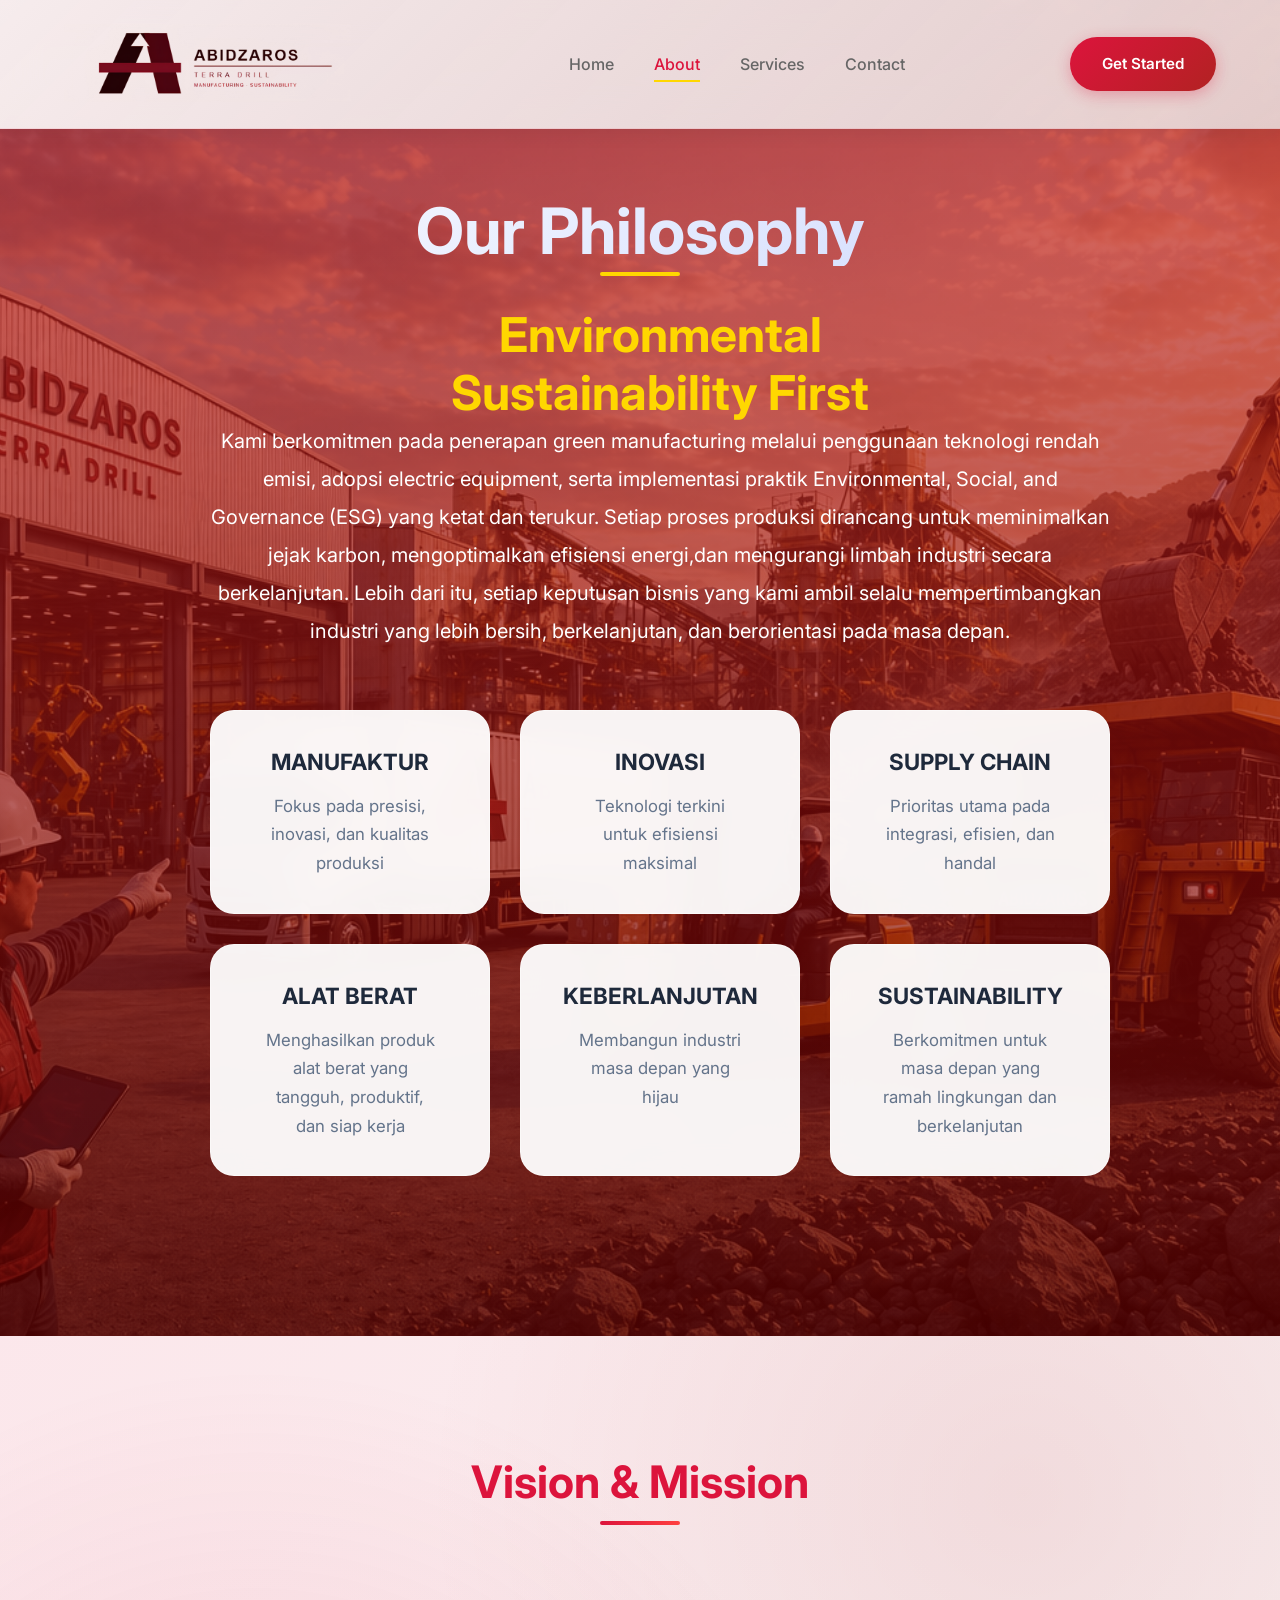
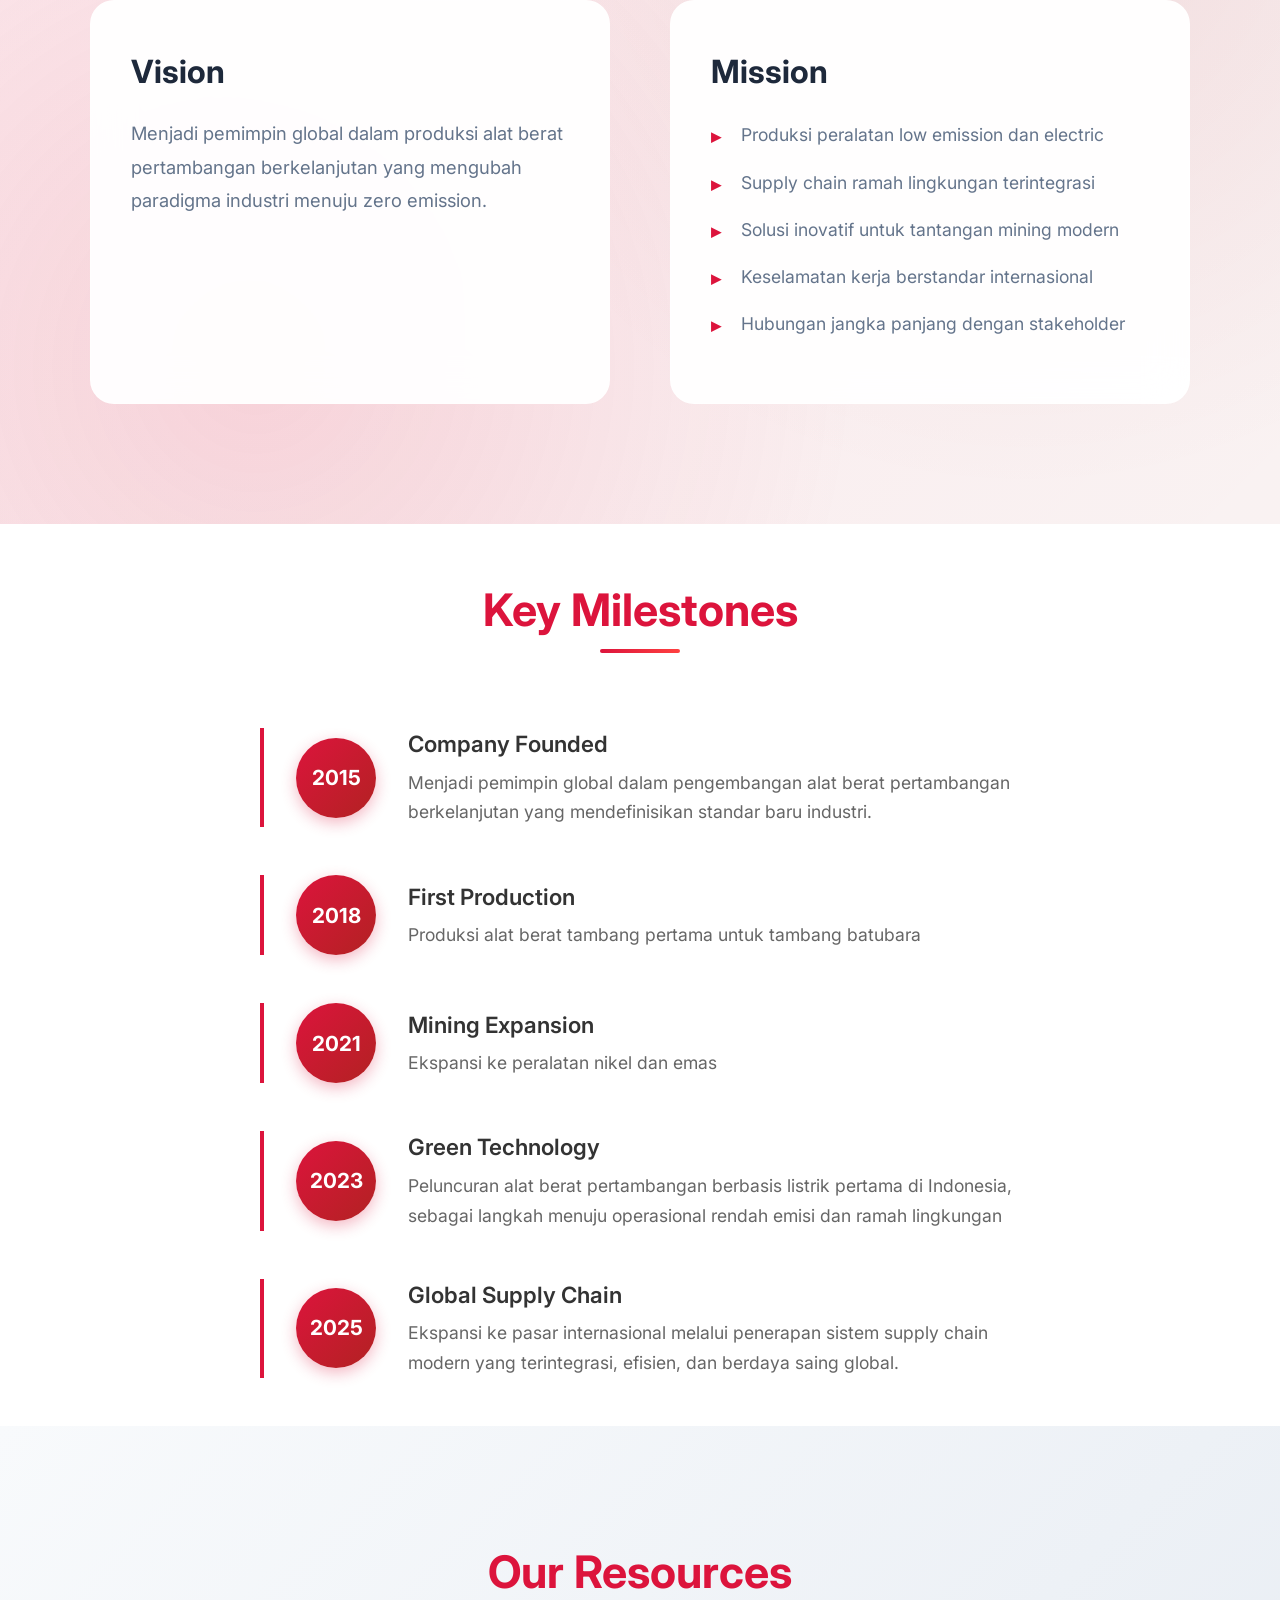
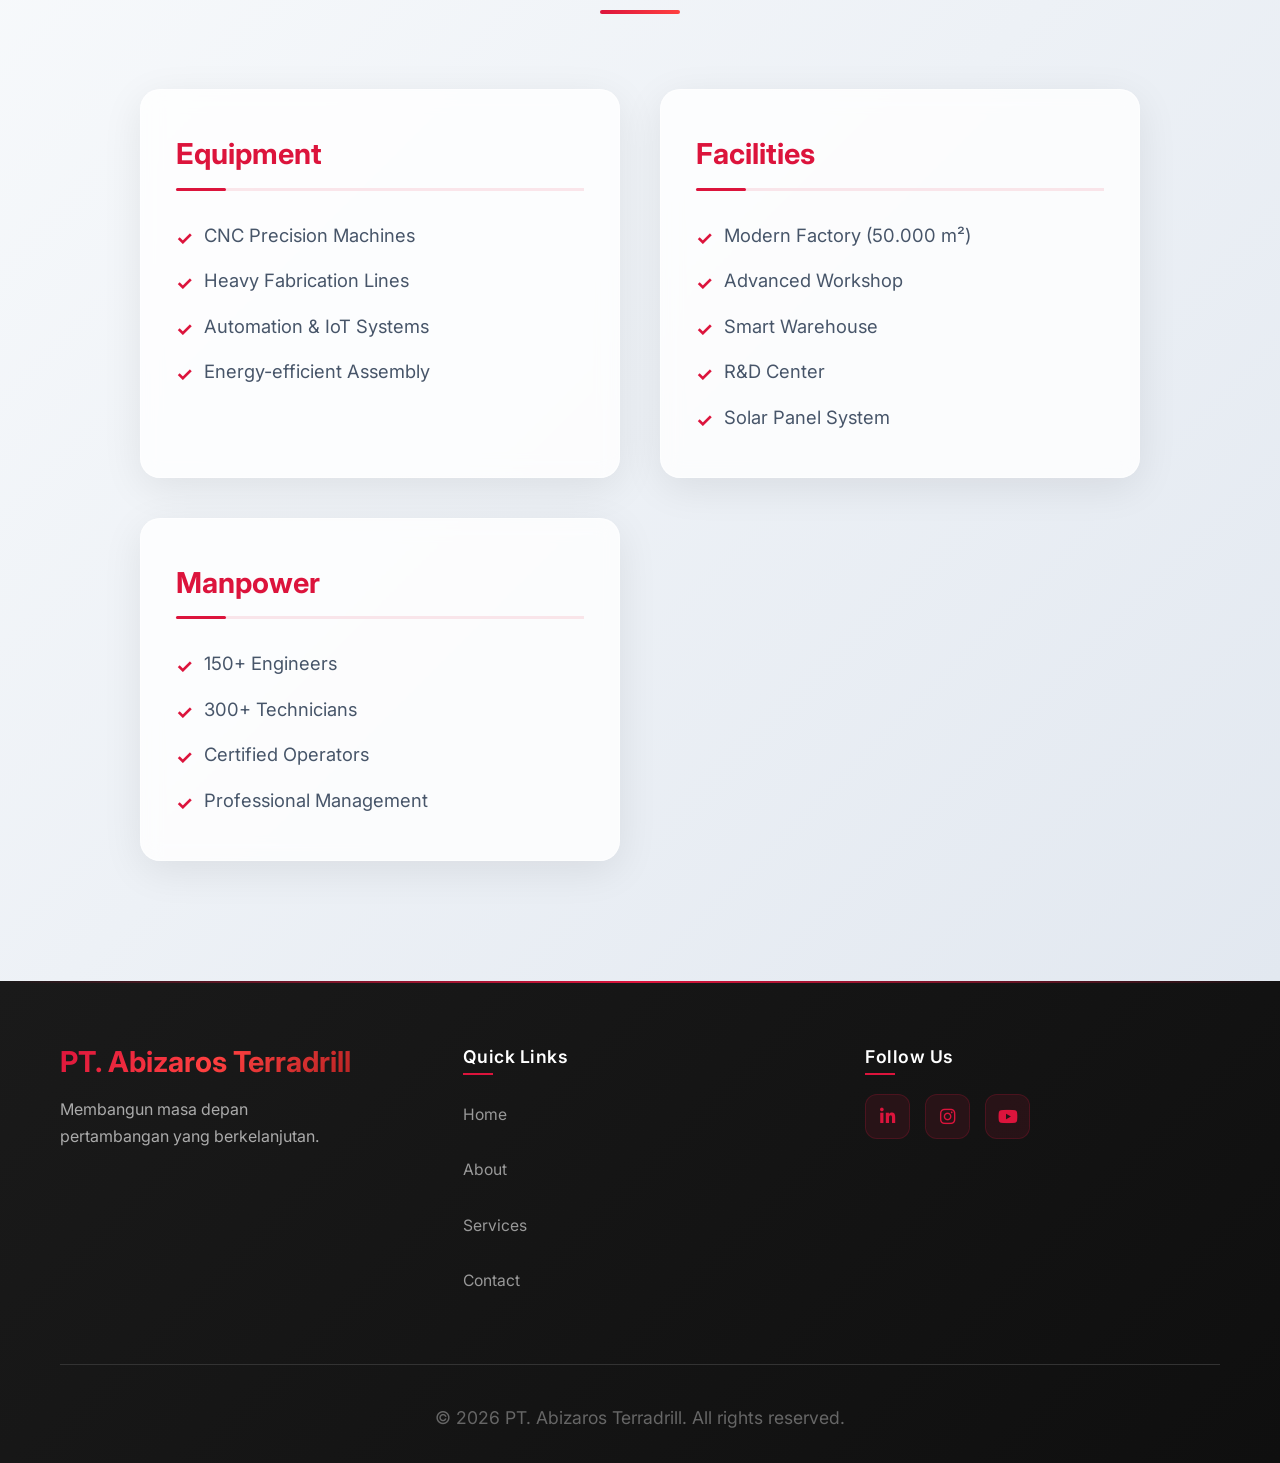
==== commit e0c9a185: "Penambahan Link YT" ====
--- a/FOLDER-HTML/about.html
+++ b/FOLDER-HTML/about.html
@@ -223,7 +223,7 @@
         <div class="social-links">
           <a href="https://www.linkedin.com/in/muchammad-ubaidillah-firdaus-aa7911343?utm_source=share_via&utm_content=profile&utm_medium=member_android" aria-label="LinkedIn"><i class="fab fa-linkedin-in"></i></a>
           <a href="https://www.instagram.com/bedd.ubed?igsh=MTFwMW41MW1lbHhpaQ==" aria-label="Instagram"><i class="fab fa-instagram"></i></a>
-          <a href="#" aria-label="YouTube"><i class="fab fa-youtube"></i></a>
+          <a href="https://www.youtube.com/@MUHAMMADHAFIDHULLISANI" aria-label="YouTube"><i class="fab fa-youtube"></i></a>
         </div>
       </div>
     </div>
--- a/FOLDER-HTML/styles.css
+++ b/FOLDER-HTML/styles.css
@@ -1,14 +1,14 @@
+/* ===========================================
+  GENERAL SETTINGS
+============================================ */
 * {
   margin: 0;
-  padding: 0;
   box-sizing: border-box;
 }
 
 body {
   font-family: "Inter", sans-serif;
   line-height: 1.7;
-  color: #333;
-  background: #fff;
 }
 
 h1 {
@@ -18,7 +18,6 @@
 }
 h2 {
   font-size: 2.8rem;
-  font-weight: 700;
   line-height: 1.2;
 }
 h3 {
@@ -36,43 +35,20 @@
   color: #666;
 }
 
-.section-title {
-  font-size: 3rem;
-  font-weight: 800;
-  text-align: center;
-  margin-bottom: 2.5rem;
-  background: linear-gradient(135deg, #dc143c, #b22222);
-  -webkit-background-clip: text;
-  -webkit-text-fill-color: transparent;
-  background-clip: text;
-  position: relative;
-}
-
-.section-title::after {
-  content: "";
-  display: block;
-  width: 80px;
-  height: 4px;
-  background: linear-gradient(90deg, #dc143c, #b22222);
-  margin: 1rem auto 0;
-  border-radius: 2px;
-}
-
 /* ===========================================
    CONTAINER & SPACING
 ============================================ */
-.container {
-  max-width: 1200px;
-  margin: 0 auto;
-  padding: 0 24px;
-}
 
 .section-padding {
   padding: 100px 0;
 }
 
 /* ===========================================
-   NAVBAR - CLEAN WHITE
+   SECTION HOME CSS STYLE START
+============================================ */
+
+/* ===========================================
+   NAVIGTION BAR START
 ============================================ */
 .navbar {
   position: fixed;
@@ -166,9 +142,12 @@
   background: gold;
   color: black;
 }
-
-/* ===========================================
-   HERO SECTION
+/* ===========================================
+   NAVIGTION BAR END
+============================================ */
+
+/* ===========================================
+   HERO SECTION START
 ============================================ */
 .hero {
   position: relative;
@@ -241,9 +220,6 @@
   flex-wrap: wrap;
 }
 
-/* ===========================================
-   BUTTONS
-============================================ */
 .btn-primary {
   padding: 1rem;
   margin-top: 0.5rem;
@@ -298,6 +274,27 @@
   box-shadow: 0 6px 20px rgba(255, 215, 0, 0.3);
 }
 
+
+/* ===========================================
+HERO SECTION END
+============================================ */
+
+/* ===========================================
+ABOUT PREVIEW START
+============================================ */
+.about-preview {
+  padding: 3rem 0;
+  background: url("background-elegant (1).jpg") center/cover no-repeat;
+}
+.about-grid {
+  display: grid;
+  grid-template-columns: 1fr 1fr;
+  gap: 4rem;
+  align-items: center;
+  margin-top: 5rem;
+  margin-bottom: 5rem;
+}
+
 .btn-outline {
   background: #dc143c;
   color: white;
@@ -319,27 +316,6 @@
   text-shadow: gold 0px 0px 10px;
   box-shadow: 0 6px 20px rgba(255, 215, 0, 0.3);
 }
-
-/* ===========================================
-   GRID SYSTEMS
-============================================ */
-.about-grid {
-  display: grid;
-  grid-template-columns: 1fr 1fr;
-  gap: 4rem;
-  align-items: center;
-  margin-top: 5rem;
-  margin-bottom: 5rem;
-}
-
-.about-preview {
-  padding: 3rem 0;
-  background: url("background-elegant (1).jpg") center/cover no-repeat;
-}
-
-/* ===========================================
-   ABOUT PREVIEW IMAGE CARD
-============================================ */
 .about-image {
   display: flex;
   justify-content: center;
@@ -410,8 +386,13 @@
   text-align: left;
 }
 
-/* ABOUT PREVIEW IMAGE CARD */
-
+/* ===========================================
+    ABOUT PREVIEW END
+============================================ */
+
+/* ===========================================
+   SERVICES PREVIEW START
+============================================ */
 .services-preview {
   padding: 4.5rem 0 5rem;
   background: #f7f7f7;
@@ -504,7 +485,82 @@
   line-height: 1.1;
   text-align: left;
 }
-
+/* ===========================================
+   SERVICE PREVIEW END
+============================================ */
+
+/* ===========================================
+   TESTIMONIALS SECTION START
+============================================ */
+.testimonials {
+  padding: 80px 0;
+  background-color: #f8f9fa;
+  color: #333;
+}
+
+.testimonials .container {
+  max-width: 1200px;
+  margin: 0 auto;
+  padding: 0 20px;
+}
+
+.testimonials .section-title {
+  font-size: 2.5rem;
+  font-weight: 700;
+  text-align: center;
+  margin-bottom: 50px;
+  font-family: "Sora", sans-serif;
+}
+
+.testimonials-grid {
+  display: grid;
+  grid-template-columns: repeat(auto-fit, minmax(300px, 1fr));
+  gap: 30px;
+  margin-top: 40px;
+}
+
+.testimonial-card {
+  background: white;
+  padding: 30px;
+  border-radius: 12px;
+  box-shadow: 0 4px 20px rgba(0, 0, 0, 0.1);
+  transition:
+    transform 0.3s ease,
+    box-shadow 0.3s ease;
+  border-left: 4px solid gold; /* Green accent */
+}
+
+.testimonial-card:hover {
+  transform: translateY(-5px);
+  box-shadow: 0 8px 30px rgba(0, 0, 0, 0.15);
+}
+
+.testimonial-card p {
+  font-size: 1.1rem;
+  line-height: 1.6;
+  margin-bottom: 20px;
+  color: #555;
+  font-style: italic;
+  font-family: "Inter", sans-serif;
+}
+
+.testimonial-author {
+  display: flex;
+  align-items: center;
+}
+
+.testimonial-author span {
+  font-weight: 600;
+  color: #dc143c;
+  font-size: 1rem;
+  font-family: "Manrope", sans-serif;
+}
+/* ===========================================
+   TESTIMONIALS END
+============================================ */
+
+
+/* RESPONSIVE DESIGN FOR HOME SECTION */
 @media (max-width: 1024px) {
   .about-grid {
     grid-template-columns: 1fr;
@@ -541,7 +597,667 @@
 }
 
 /* ===========================================
-   SERVICES FULL SECTION
+    SECTION HOME CSS STYLE END
+============================================ */
+
+/* ===========================================
+SECTION ABOUT CSS STYLE START
+============================================ */
+
+/* ===========================================
+PHILOSOPHY START
+============================================ */
+.philosophy {
+  padding: 100px 0;
+  background:
+    linear-gradient(rgba(201, 26, 26, 0.65), rgba(104, 0, 0, 0.65)),
+    url("background-perusahaan.png") center/cover no-repeat;
+  position: relative;
+  overflow: hidden;
+}
+
+.philosophy::before {
+  content: "";
+  position: absolute;
+  top: 0;
+  left: 0;
+  right: 0;
+  bottom: 0;
+}
+
+.page-title-services {
+  font-size: clamp(2.5rem, 5vw, 4rem);
+  font-weight: 700;
+  text-align: center;
+  margin: 6rem auto 80px auto;
+  background: linear-gradient(135deg, #ffffff 0%, #cad6fd 100%);
+  -webkit-background-clip: text;
+  -webkit-text-fill-color: transparent;
+  background-clip: text;
+  position: relative;
+  display: block;
+}
+
+.page-title-services::after {
+  content: "";
+  position: absolute;
+  bottom: -10px;
+  left: 50%;
+  transform: translateX(-50%);
+  width: 80px;
+  height: 4px;
+  background: gold;
+  border-radius: 2px;
+}
+
+.philosophy-grid {
+  display: grid;
+  grid-template-columns: 1fr;
+  gap: 60px;
+  max-width: 900px;
+  margin: 0 auto;
+  text-align: center;
+  align-items: center;
+}
+
+.philosophy-content {
+  position: relative;
+  padding: 0;
+  width: 100%; 
+  margin: 0 auto; 
+  display: flex;
+  flex-direction: column;
+  align-items: center; 
+  justify-content: center; 
+}
+
+.philosophy-content h2 {
+  font-size: 3rem;
+  font-weight: 700;
+  color: gold;
+  max-width: 600px;
+  line-height: 1.2;
+  margin-top: -40px;
+}
+
+.philosophy-content p {
+  font-size: 1.25rem;
+  line-height: 1.9;
+  color: #ffffff;
+  margin: 0 auto 60px auto;
+  padding: 0 20px; 
+}
+
+.values-grid {
+  display: grid;
+  grid-template-columns: repeat(auto-fit, minmax(280px, 1fr));
+  gap: 30px;
+  max-width: 1000px;
+  width: 100%;
+  margin: 0 auto; 
+  justify-content: center; 
+  padding: 0 20px; 
+}
+
+.value-item {
+  position: relative;
+  padding: 35px 30px;
+  background: rgba(255, 255, 255, 0.95);
+  border-radius: 24px;
+  backdrop-filter: blur(15px);
+  border: 1px solid rgba(255, 255, 255, 0.4);
+  transition: all 0.4s cubic-bezier(0.4, 0, 0.2, 1);
+  cursor: pointer;
+  overflow: hidden;
+  display: flex;
+  flex-direction: column;
+  align-items: center;
+  text-align: center; 
+  min-height: 180px;
+}
+
+.value-item::before {
+  content: "";
+  position: absolute;
+  top: 0;
+  left: -100%;
+  width: 100%;
+  height: 100%;
+  background: linear-gradient(
+    90deg,
+    transparent,
+    rgba(255, 215, 0, 0.2),
+    transparent
+  );
+  transition: left 0.7s;
+}
+
+.value-item:hover::before {
+  left: 100%;
+}
+
+.value-item:hover {
+  transform: translateY(-15px) scale(1.03);
+  box-shadow:
+    0 30px 60px -15px rgba(0, 0, 0, 0.3),
+    0 0 0 1px rgba(255, 255, 255, 0.2),
+    0 25px 50px -12px rgba(255, 215, 0, 0.3);
+  background: linear-gradient(
+    135deg,
+    rgba(255, 255, 255, 0.98),
+    rgba(255, 255, 255, 0.95)
+  );
+  border-color: rgba(255, 215, 0, 0.6);
+}
+
+.value-item h4 {
+  font-size: 1.4rem;
+  font-weight: 700;
+  margin-bottom: 15px;
+  color: #1e293b;
+  position: relative;
+  z-index: 2;
+  transition: color 0.3s ease;
+  margin: 0 auto 15px auto; 
+}
+
+.value-item:hover h4 {
+  color: #dc143c; 
+}
+
+.value-item p {
+  font-size: 1.05rem;
+  color: #64748b;
+  line-height: 1.7;
+  margin: 0 auto; 
+  position: relative;
+  z-index: 2;
+  max-width: 100%;
+  flex-grow: 1;
+}
+
+/* RESPONSIVE DESIGN FOR PHILOSOPHY SECTION */
+@media (max-width: 1024px) {
+  .values-grid {
+    grid-template-columns: repeat(auto-fit, minmax(250px, 1fr));
+    gap: 25px;
+    max-width: 800px;
+  }
+}
+
+@media (max-width: 768px) {
+  .philosophy {
+    padding: 70px 0;
+  }
+
+  .page-title-services {
+    margin: 4rem auto 60px auto;
+  }
+
+  .philosophy-content h2 {
+    font-size: 2.3rem;
+    margin-bottom: 25px;
+  }
+
+  .philosophy-content p {
+    font-size: 1.15rem;
+    margin-bottom: 50px;
+    padding: 0 15px;
+  }
+
+  .values-grid {
+    grid-template-columns: 1fr;
+    gap: 20px;
+    max-width: 450px;
+    padding: 0 15px;
+  }
+
+  .value-item {
+    padding: 30px 25px;
+    min-height: 160px;
+  }
+}
+
+@media (max-width: 480px) {
+  .container {
+    padding: 0 15px;
+  }
+
+  .philosophy-content h2 {
+    font-size: 1.9rem;
+    padding: 0 10px;
+  }
+
+  .philosophy-content p {
+    font-size: 1.1rem;
+    padding: 0 10px;
+  }
+
+  .value-item {
+    padding: 25px 20px;
+    min-height: 150px;
+  }
+}
+/* ===========================================
+PHILOSOPHY END
+============================================ */
+
+/* ===========================================
+VISSION & MISSION START
+============================================ */
+.vision-mission {
+  padding: 120px 0;
+  background: linear-gradient(135deg, rgba(220, 20, 60, 0.1) 0%, rgba(139, 0, 0, 0.05) 100%);
+  position: relative;
+  overflow: hidden;
+}
+
+.vision-mission::before {
+  content: '';
+  position: absolute;
+  top: 0;
+  left: 0;
+  right: 0;
+  bottom: 0;
+  background: radial-gradient(circle at 20% 80%, rgba(220, 20, 60, 0.12) 0%, transparent 50%),
+              radial-gradient(circle at 80% 20%, rgba(139, 0, 0, 0.08) 0%, transparent 50%);
+  pointer-events: none;
+}
+
+.section-title {
+  background: linear-gradient(135deg, #dc143c 100%, #ff4040 0%);
+  -webkit-text-fill-color: transparent;
+  background-clip: text;
+  font-weight: 700;
+  text-align: center;
+  margin: 0 auto 90px auto;
+  color: #1e293b;
+  position: relative;
+  max-width: 600px;
+}
+
+.vm-grid {
+  display: grid;
+  grid-template-columns: 1fr 1fr;
+  gap: 60px;
+  max-width: 1100px;
+  margin: 0 auto;
+  align-items: start;
+}
+
+.vm-card {
+  position: relative;
+  padding: 50px 40px;
+  background: rgba(255, 255, 255, 0.95);
+  border-radius: 24px;
+  backdrop-filter: blur(20px);
+  border: 1px solid rgba(255, 255, 255, 0.3);
+  transition: all 0.5s cubic-bezier(0.4, 0, 0.2, 1);
+  cursor: pointer;
+  overflow: hidden;
+  height: 100%;
+  display: flex;
+  flex-direction: column;
+}
+
+.vm-card::before {
+  content: '';
+  position: absolute;
+  top: 0;
+  left: -100%;
+  width: 100%;
+  height: 100%;
+  background: linear-gradient(90deg, transparent, rgba(220, 20, 60, 0.2), transparent);
+  transition: left 0.8s;
+  z-index: 1;
+}
+
+.vm-card:hover::before {
+  left: 100%;
+}
+
+.vm-card:hover {
+  transform: translateY(-20px) scale(1.02);
+  box-shadow: 
+    0 40px 80px -20px rgba(0, 0, 0, 0.25),
+    0 0 0 1px rgba(255, 255, 255, 0.2),
+    0 30px 60px -15px rgba(220, 20, 60, 0.35); 
+  background: linear-gradient(135deg, rgba(255, 255, 255, 1), rgba(255, 248, 248, 0.98));
+}
+
+.vm-card h3 {
+  font-size: 2rem;
+  font-weight: 700;
+  margin-bottom: 25px;
+  color: #1e293b;
+  position: relative;
+  z-index: 2;
+  transition: color 0.3s ease;
+}
+
+.vm-card:hover h3 {
+  color:  #b22222;
+}
+
+.vm-card p {
+  font-size: 1.15rem;
+  line-height: 1.8;
+  color: #64748b;
+  margin: 0;
+  flex-grow: 1;
+  position: relative;
+  z-index: 2;
+}
+
+.vm-card ul {
+  list-style: none;
+  padding: 0;
+  margin: 0;
+  flex-grow: 1;
+  position: relative;
+  z-index: 2;
+}
+
+.vm-card li {
+  font-size: 1.1rem;
+  line-height: 2;
+  color: #64748b;
+  position: relative;
+  padding-left: 30px;
+  margin-bottom: 12px;
+}
+
+.vm-card li::before {
+  content: '▸';
+  position: absolute;
+  left: 0;
+  color: #dc143c;
+  font-size: 1.2rem;
+  font-weight: 700;
+  animation: pulse 2s infinite;
+}
+
+/* RESPONSIVE DESIGN FOR VISSION & MISSION SECTION */
+@media (max-width: 1024px) {
+  .vm-grid {
+    grid-template-columns: 1fr;
+    gap: 40px;
+    max-width: 700px;
+  }
+  
+  .vm-card {
+    padding: 45px 35px;
+  }
+}
+
+@media (max-width: 768px) {
+  .vision-mission {
+    padding: 80px 0;
+  }
+  
+  .vm-card {
+    padding: 40px 30px;
+  }
+  
+  .vm-card h3 {
+    font-size: 1.75rem;
+    margin-bottom: 20px;
+  }
+  
+  .vm-card p {
+    font-size: 1.1rem;
+  }
+  
+  .vm-card li {
+    font-size: 1.05rem;
+    padding-left: 25px;
+    line-height: 1.7;
+  }
+}
+
+@media (max-width: 480px) {
+  .container {
+    padding: 0 15px;
+  }
+  
+  .vm-card {
+    padding: 35px 25px;
+  }
+  
+  .vm-grid {
+    gap: 30px;
+  }
+}
+/* ===========================================
+VISSION & MISSION END
+============================================ */
+
+/* ===========================================
+  KEY MILESTONES START
+============================================ */
+.timeline {
+  max-width: 800px;
+  margin: 0 auto;
+  margin-top: 60px;
+}
+
+.timeline-item {
+  display: flex;
+  align-items: center;
+  margin-bottom: 3rem;
+  padding-left: 2rem;
+  border-left: 4px solid #dc143c;
+  transition: 0.3s;
+}
+
+.timeline-item:hover {
+  border-left-color: #b22222;
+  transform: translateX(10px);
+}
+
+.timeline-year {
+  background: linear-gradient(135deg, #dc143c, #b22222);
+  color: white;
+  width: 80px;
+  height: 80px;
+  border-radius: 50%;
+  display: flex;
+  align-items: center;
+  justify-content: center;
+  font-size: 1.3rem;
+  font-weight: 700;
+  margin-right: 2rem;
+  flex-shrink: 0;
+  box-shadow: 0 5px 15px rgba(220, 20, 60, 0.3);
+}
+
+.timeline-content {
+  flex: 1;
+}
+
+.timeline-content h4 {
+  color: #333;
+  margin-bottom: 0.5rem;
+}
+/* ===========================================
+  KEY MILESTONES END
+============================================ */
+
+/* ===========================================
+RESOURCES START
+============================================ */
+.resources {
+  padding: 120px 0;
+  background: linear-gradient(135deg, #f8fafc 0%, #e2e8f0 100%);
+  position: relative;
+}
+
+.container {
+  max-width: 1200px;
+  margin: 0 auto;
+  padding: 0 20px;
+}
+
+.section-title::after {
+  display: block;
+  margin: 1rem auto 0;
+  content: '';
+  position: absolute;
+  bottom: -15px;
+  left: 50%;
+  transform: translateX(-50%);
+  width: 80px;
+  height: 4px;
+  background: linear-gradient(90deg, #dc143c, #ff4040);
+  border-radius: 2px;
+}
+
+.resources-grid {
+  display: grid;
+  grid-template-columns: repeat(auto-fit, minmax(320px, 1fr));
+  gap: 40px;
+  max-width: 1000px;
+  margin: 0 auto;
+}
+
+.resource-category {
+  background: rgba(255, 255, 255, 0.8);
+  border-radius: 20px;
+  padding: 45px 35px;
+  border: 1px solid rgba(255, 255, 255, 0.5);
+  backdrop-filter: blur(10px);
+  box-shadow: 0 10px 40px rgba(0, 0, 0, 0.08);
+  transition: all 0.3s ease; /* Hanya subtle transition */
+  height: 100%; /* Sama tinggi */
+  display: flex;
+  flex-direction: column;
+}
+
+.resource-category h3 {
+  font-size: 1.8rem;
+  font-weight: 700;
+  color: #dc143c;
+  margin-bottom: 30px;
+  padding-bottom: 15px;
+  border-bottom: 3px solid rgba(220, 20, 60, 0.1);
+  position: relative;
+}
+
+.resource-category h3::after {
+  content: '';
+  position: absolute;
+  bottom: -3px;
+  left: 0;
+  width: 50px;
+  height: 3px;
+  background: #dc143c;
+  border-radius: 2px;
+}
+
+.resource-category ul {
+  list-style: none;
+  padding: 0;
+  margin: 0;
+  flex-grow: 1;
+  display: flex;
+  flex-direction: column;
+  gap: 16px;
+}
+
+.resource-category li {
+  font-size: 1.15rem;
+  line-height: 1.6;
+  color: #475569;
+  position: relative;
+  padding-left: 28px;
+  padding-right: 10px;
+}
+
+.resource-category li::before {
+  content: '✓';
+  position: absolute;
+  left: 0;
+  top: 2px;
+  color: #dc143c;
+  font-size: 1.2rem;
+  font-weight: 700;
+}
+
+.resource-category:hover {
+  transform: translateY(-5px);
+  box-shadow: 0 20px 60px rgba(0, 0, 0, 0.12);
+  border-color: rgba(220, 20, 60, 0.2);
+}
+
+/* RESPONSIVE DESIGN FOR RESOURCES SECTION */
+@media (max-width: 1024px) {
+  .resources-grid {
+    grid-template-columns: repeat(auto-fit, minmax(280px, 1fr));
+    gap: 30px;
+  }
+  
+  .resource-category {
+    padding: 40px 30px;
+  }
+}
+
+@media (max-width: 768px) {
+  .resources {
+    padding: 80px 0;
+  }
+  
+  .resources-grid {
+    grid-template-columns: 1fr;
+    gap: 25px;
+    max-width: 500px;
+  }
+  
+  .resource-category {
+    padding: 35px 25px;
+  }
+  
+  .resource-category h3 {
+    font-size: 1.6rem;
+    margin-bottom: 25px;
+  }
+  
+  .resource-category li {
+    font-size: 1.1rem;
+    padding-left: 25px;
+  }
+}
+
+@media (max-width: 480px) {
+  .container {
+    padding: 0 15px;
+  }
+  
+  .resources {
+    padding: 60px 0;
+  }
+  
+  .section-title {
+    font-size: 2rem;
+    margin-bottom: 50px;
+  }
+  
+  .resource-category {
+    padding: 30px 20px;
+  }
+}
+/* ===========================================
+  RESOURCES END
+============================================ */
+/* ===========================================
+  SECTION ABOUT CSS STYLE END
+============================================ */
+
+
+/* ===========================================
+   SECTION SERVICES CSS STYLE START
+============================================ */
+/* ===========================================
+    SERVICES PREVIEW START
 ============================================ */
 .hero-services {
   background:
@@ -564,6 +1280,23 @@
   align-items: stretch;
 }
 
+.glass-morph {
+  border-radius: 55px;
+  backdrop-filter: blur(10px);
+  border: 1px solid rgba(255, 255, 255, 0.3);
+  display: inline-flex;
+  align-items: center;
+  justify-content: center;
+  padding: 0.1rem 1.5rem 1rem 1.5rem;
+  margin-top: 0.1rem;
+}
+/* ===========================================
+    SERVICES PREVIEW END
+============================================ */
+
+/* ===========================================
+    SERVICES CARD PREVIEW START
+============================================ */
 .service-card {
   position: relative;
   width: 100%;
@@ -645,7 +1378,6 @@
   text-align: left;
 }
 
-/* Hero Stats */
 .hero-stats {
   display: flex;
   gap: 2rem;
@@ -674,17 +1406,11 @@
   color: #e5e5e5;
 }
 
-.glass-morph {
-  border-radius: 55px;
-  backdrop-filter: blur(10px);
-  border: 1px solid rgba(255, 255, 255, 0.3);
-  display: inline-flex;
-  align-items: center;
-  justify-content: center;
-  padding: 0.1rem 1.5rem 1rem 1.5rem;
-  margin-top: 0.1rem;
-}
-
+/* ===========================================
+    SERVICES CARD PREVIEW END
+============================================ */
+
+/* RESPONSIVE DESIGN FOR SERVICES SECTION */
 @media (max-width: 768px) {
   .services-grid-full {
     grid-template-columns: 1fr;
@@ -702,866 +1428,17 @@
     font-size: 1.8rem;
   }
 }
-
-/* TESTIMONIALS */
-/* Testimonials Section */
-.testimonials {
-  padding: 80px 0;
-  background-color: #f8f9fa;
-  color: #333;
-}
-
-.testimonials .container {
-  max-width: 1200px;
-  margin: 0 auto;
-  padding: 0 20px;
-}
-
-.testimonials .section-title {
-  font-size: 2.5rem;
-  font-weight: 700;
-  text-align: center;
-  margin-bottom: 50px;
-  color: #2d5a27; /* Sustainable green color */
-  font-family: "Sora", sans-serif;
-}
-
-.testimonials-grid {
-  display: grid;
-  grid-template-columns: repeat(auto-fit, minmax(300px, 1fr));
-  gap: 30px;
-  margin-top: 40px;
-}
-
-.testimonial-card {
-  background: white;
-  padding: 30px;
-  border-radius: 12px;
-  box-shadow: 0 4px 20px rgba(0, 0, 0, 0.1);
-  transition:
-    transform 0.3s ease,
-    box-shadow 0.3s ease;
-  border-left: 4px solid gold; /* Green accent */
-}
-
-.testimonial-card:hover {
-  transform: translateY(-5px);
-  box-shadow: 0 8px 30px rgba(0, 0, 0, 0.15);
-}
-
-.testimonial-card p {
-  font-size: 1.1rem;
-  line-height: 1.6;
-  margin-bottom: 20px;
-  color: #555;
-  font-style: italic;
-  font-family: "Inter", sans-serif;
-}
-
-.testimonial-author {
-  display: flex;
-  align-items: center;
-}
-
-.testimonial-author span {
-  font-weight: 600;
-  color: #dc143c;
-  font-size: 1rem;
-  font-family: "Manrope", sans-serif;
-}
-
-/* FOOTER */
-.footer {
-  background-color: #1a1a1a;
-  color: #fff;
-  padding: 60px 0 20px;
-}
-
-.footer .container {
-  max-width: 1200px;
-  margin: 0 auto;
-  padding: 0 20px;
-}
-
-.footer-content {
-  display: flex;
-  justify-content: space-between;
-  flex-wrap: wrap;
-  margin-bottom: 40px;
-}
-
-.footer-brand h3 {
-  font-size: 1.8rem;
-  font-weight: 700;
-  margin-bottom: 10px;
-  color: #4caf50; /* Green accent */
-  font-family: "Sora", sans-serif;
-}
-
-.footer-brand p {
-  font-size: 1rem;
-  line-height: 1.5;
-  color: #ccc;
-  font-family: "Inter", sans-serif;
-}
-
-.footer-links h4 {
-  font-size: 1.2rem;
-  font-weight: 600;
-  margin-bottom: 15px;
-  color: #fff;
-  font-family: "Manrope", sans-serif;
-}
-
-.footer-links ul {
-  list-style: none;
-  padding: 0;
-}
-
-.footer-links li {
-  margin-bottom: 8px;
-}
-
-.footer-links a {
-  color: #ccc;
-  text-decoration: none;
-  font-size: 1rem;
-  transition: color 0.3s ease;
-  font-family: "Inter", sans-serif;
-}
-
-.footer-links a:hover {
-  color: #4caf50;
-}
-
-.footer-bottom {
-  border-top: 1px solid #333;
-  padding-top: 20px;
-  text-align: center;
-}
-
-.footer-bottom p {
-  font-size: 0.9rem;
-  color: #aaa;
-  margin: 0;
-  font-family: "Inter", sans-serif;
-}
-
-/* Responsive Design */
-@media (max-width: 768px) {
-  .testimonials-grid {
-    grid-template-columns: 1fr;
-  }
-
-  .footer-content {
-    flex-direction: column;
-    text-align: center;
-  }
-
-  .footer-brand,
-  .footer-links {
-    margin-bottom: 30px;
-  }
-}
-
-/* ===========================================
-PHILOSOPHY STYLE
-============================================ */
-.philosophy {
-  padding: 100px 0;
-  background:
-    linear-gradient(rgba(201, 26, 26, 0.65), rgba(104, 0, 0, 0.65)),
-    url("background-perusahaan.png") center/cover no-repeat;
-  position: relative;
-  overflow: hidden;
-}
-
-.philosophy::before {
-  content: "";
-  position: absolute;
-  top: 0;
-  left: 0;
-  right: 0;
-  bottom: 0;
-}
-
-.container {
-  max-width: 1200px;
-  margin: 0 auto;
-  padding: 0 20px;
-  position: relative;
-  z-index: 2;
-}
-
-.page-title-services {
-  font-size: clamp(2.5rem, 5vw, 4rem);
-  font-weight: 700;
-  text-align: center;
-  margin: 6rem auto 80px auto;
-  background: linear-gradient(135deg, #ffffff 0%, #cad6fd 100%);
-  -webkit-background-clip: text;
-  -webkit-text-fill-color: transparent;
-  background-clip: text;
-  position: relative;
-  display: block;
-}
-
-.page-title-services::after {
-  content: "";
-  position: absolute;
-  bottom: -10px;
-  left: 50%;
-  transform: translateX(-50%);
-  width: 80px;
-  height: 4px;
-  background: linear-gradient(90deg, #ffffff, #cad6fd);
-  border-radius: 2px;
-}
-
-/* Philosophy Grid - FULL WIDTH CONTENT */
-.philosophy-grid {
-  display: grid;
-  grid-template-columns: 1fr;
-  gap: 60px;
-  max-width: 900px;
-  margin: 0 auto;
-  text-align: center;
-  align-items: center;
-}
-
-.philosophy-content {
-  position: relative;
-  padding: 0;
-  width: 100%; 
-  margin: 0 auto; 
-  display: flex;
-  flex-direction: column;
-  align-items: center; 
-  justify-content: center; 
-}
-
-.philosophy-content h2 {
-  font-size: 3rem;
-  font-weight: 700;
-  color: gold;
-  max-width: 600px;
-  line-height: 1.2;
-  margin-top: -40px;
-}
-
-.philosophy-content p {
-  font-size: 1.25rem;
-  line-height: 1.9;
-  color: #ffffff;
-  margin: 0 auto 60px auto;
-  padding: 0 20px; 
-}
-
-/* Values Grid - FULL WIDTH & PERFECT CENTER */
-.values-grid {
-  display: grid;
-  grid-template-columns: repeat(auto-fit, minmax(280px, 1fr));
-  gap: 30px;
-  max-width: 1000px;
-  width: 100%;
-  margin: 0 auto; 
-  justify-content: center; 
-  padding: 0 20px; 
-}
-
-.value-item {
-  position: relative;
-  padding: 35px 30px;
-  background: rgba(255, 255, 255, 0.95);
-  border-radius: 24px;
-  backdrop-filter: blur(15px);
-  border: 1px solid rgba(255, 255, 255, 0.4);
-  transition: all 0.4s cubic-bezier(0.4, 0, 0.2, 1);
-  cursor: pointer;
-  overflow: hidden;
-  display: flex;
-  flex-direction: column;
-  align-items: center;
-  text-align: center; 
-  min-height: 180px;
-}
-
-.value-item::before {
-  content: "";
-  position: absolute;
-  top: 0;
-  left: -100%;
-  width: 100%;
-  height: 100%;
-  background: linear-gradient(
-    90deg,
-    transparent,
-    rgba(255, 215, 0, 0.2),
-    transparent
-  );
-  transition: left 0.7s;
-}
-
-.value-item:hover::before {
-  left: 100%;
-}
-
-.value-item:hover {
-  transform: translateY(-15px) scale(1.03);
-  box-shadow:
-    0 30px 60px -15px rgba(0, 0, 0, 0.3),
-    0 0 0 1px rgba(255, 255, 255, 0.2),
-    0 25px 50px -12px rgba(255, 215, 0, 0.3);
-  background: linear-gradient(
-    135deg,
-    rgba(255, 255, 255, 0.98),
-    rgba(255, 255, 255, 0.95)
-  );
-  border-color: rgba(255, 215, 0, 0.6);
-}
-
-.value-item h4 {
-  font-size: 1.4rem;
-  font-weight: 700;
-  margin-bottom: 15px;
-  color: #1e293b;
-  position: relative;
-  z-index: 2;
-  transition: color 0.3s ease;
-  margin: 0 auto 15px auto; 
-}
-
-.value-item:hover h4 {
-  color: #dc143c; 
-}
-
-.value-item p {
-  font-size: 1.05rem;
-  color: #64748b;
-  line-height: 1.7;
-  margin: 0 auto; 
-  position: relative;
-  z-index: 2;
-  max-width: 100%;
-  flex-grow: 1;
-}
-
-/* Responsive Design */
-@media (max-width: 1024px) {
-  .values-grid {
-    grid-template-columns: repeat(auto-fit, minmax(250px, 1fr));
-    gap: 25px;
-    max-width: 800px;
-  }
-}
-
-@media (max-width: 768px) {
-  .philosophy {
-    padding: 70px 0;
-  }
-
-  .page-title-services {
-    margin: 4rem auto 60px auto;
-  }
-
-  .philosophy-content h2 {
-    font-size: 2.3rem;
-    margin-bottom: 25px;
-  }
-
-  .philosophy-content p {
-    font-size: 1.15rem;
-    margin-bottom: 50px;
-    padding: 0 15px;
-  }
-
-  .values-grid {
-    grid-template-columns: 1fr;
-    gap: 20px;
-    max-width: 450px;
-    padding: 0 15px;
-  }
-
-  .value-item {
-    padding: 30px 25px;
-    min-height: 160px;
-  }
-}
-
-@media (max-width: 480px) {
-  .container {
-    padding: 0 15px;
-  }
-
-  .philosophy-content h2 {
-    font-size: 1.9rem;
-    padding: 0 10px;
-  }
-
-  .philosophy-content p {
-    font-size: 1.1rem;
-    padding: 0 10px;
-  }
-
-  .value-item {
-    padding: 25px 20px;
-    min-height: 150px;
-  }
-}
-
-/* ===========================================
-VISSION & MISSION
-============================================ */
-/* Vision Mission Section */
-.vision-mission {
-  padding: 120px 0;
-  background: linear-gradient(135deg, rgba(220, 20, 60, 0.1) 0%, rgba(139, 0, 0, 0.05) 100%);
-  position: relative;
-  overflow: hidden;
-}
-
-.vision-mission::before {
-  content: '';
-  position: absolute;
-  top: 0;
-  left: 0;
-  right: 0;
-  bottom: 0;
-  background: radial-gradient(circle at 20% 80%, rgba(220, 20, 60, 0.12) 0%, transparent 50%),
-              radial-gradient(circle at 80% 20%, rgba(139, 0, 0, 0.08) 0%, transparent 50%);
-  pointer-events: none;
-}
-
-.container {
-  max-width: 1200px;
-  margin: 0 auto;
-  padding: 0 20px;
-  position: relative;
-  z-index: 2;
-}
-
-.section-title {
-  font-size: clamp(2.5rem, 5vw, 3.5rem);
-  font-weight: 700;
-  text-align: center;
-  margin: 0 auto 80px auto;
-  background: linear-gradient(135deg, #dc143c 100%, #ff4040 0%);
-  -webkit-background-clip: text;
-  -webkit-text-fill-color: transparent;
-  background-clip: text;
-  position: relative;
-  max-width: 600px;
-}
-
-.section-title::after {
-  content: '';
-  position: absolute;
-  bottom: -15px;
-  left: 50%;
-  transform: translateX(-50%);
-  width: 100px;
-  height: 4px;
-  background: linear-gradient(90deg, #dc143c, #ff4040);
-  border-radius: 2px;
-}
-
-/* VM Grid */
-.vm-grid {
-  display: grid;
-  grid-template-columns: 1fr 1fr;
-  gap: 60px;
-  max-width: 1100px;
-  margin: 0 auto;
-  align-items: start;
-}
-
-.vm-card {
-  position: relative;
-  padding: 50px 40px;
-  background: rgba(255, 255, 255, 0.95);
-  border-radius: 24px;
-  backdrop-filter: blur(20px);
-  border: 1px solid rgba(255, 255, 255, 0.3);
-  transition: all 0.5s cubic-bezier(0.4, 0, 0.2, 1);
-  cursor: pointer;
-  overflow: hidden;
-  height: 100%;
-  display: flex;
-  flex-direction: column;
-}
-
-.vm-card::before {
-  content: '';
-  position: absolute;
-  top: 0;
-  left: -100%;
-  width: 100%;
-  height: 100%;
-  background: linear-gradient(90deg, transparent, rgba(220, 20, 60, 0.2), transparent);
-  transition: left 0.8s;
-  z-index: 1;
-}
-
-.vm-card:hover::before {
-  left: 100%;
-}
-
-.vm-card:hover {
-  transform: translateY(-20px) scale(1.02);
-  box-shadow: 
-    0 40px 80px -20px rgba(0, 0, 0, 0.25),
-    0 0 0 1px rgba(255, 255, 255, 0.2),
-    0 30px 60px -15px rgba(220, 20, 60, 0.35); 
-  background: linear-gradient(135deg, rgba(255, 255, 255, 1), rgba(255, 248, 248, 0.98));
-}
-
-.vm-card h3 {
-  font-size: 2rem;
-  font-weight: 700;
-  margin-bottom: 25px;
-  color: #1e293b;
-  position: relative;
-  z-index: 2;
-  transition: color 0.3s ease;
-}
-
-.vm-card:hover h3 {
-  color:  #b22222;
-}
-
-.vm-card p {
-  font-size: 1.15rem;
-  line-height: 1.8;
-  color: #64748b;
-  margin: 0;
-  flex-grow: 1;
-  position: relative;
-  z-index: 2;
-}
-
-.vm-card ul {
-  list-style: none;
-  padding: 0;
-  margin: 0;
-  flex-grow: 1;
-  position: relative;
-  z-index: 2;
-}
-
-.vm-card li {
-  font-size: 1.1rem;
-  line-height: 2;
-  color: #64748b;
-  position: relative;
-  padding-left: 30px;
-  margin-bottom: 12px;
-}
-
-.vm-card li::before {
-  content: '▸';
-  position: absolute;
-  left: 0;
-  color: #dc143c;
-  font-size: 1.2rem;
-  font-weight: 700;
-  animation: pulse 2s infinite;
-}
-
-/* Responsive Design */
-@media (max-width: 1024px) {
-  .vm-grid {
-    grid-template-columns: 1fr;
-    gap: 40px;
-    max-width: 700px;
-  }
-  
-  .vm-card {
-    padding: 45px 35px;
-  }
-}
-
-@media (max-width: 768px) {
-  .vision-mission {
-    padding: 80px 0;
-  }
-  
-  .section-title {
-    margin-bottom: 60px;
-    font-size: 2.5rem;
-  }
-  
-  .vm-card {
-    padding: 40px 30px;
-  }
-  
-  .vm-card h3 {
-    font-size: 1.75rem;
-    margin-bottom: 20px;
-  }
-  
-  .vm-card p {
-    font-size: 1.1rem;
-  }
-  
-  .vm-card li {
-    font-size: 1.05rem;
-    padding-left: 25px;
-    line-height: 1.7;
-  }
-}
-
-@media (max-width: 480px) {
-  .container {
-    padding: 0 15px;
-  }
-  
-  .vm-card {
-    padding: 35px 25px;
-  }
-  
-  .section-title {
-    font-size: 2rem;
-    margin-bottom: 50px;
-  }
-  
-  .vm-grid {
-    gap: 30px;
-  }
-}
-
-/* ===========================================
-  KEY MILESTONES - TIMELINE
-============================================ */
-.timeline {
-  max-width: 800px;
-  margin: 0 auto;
-  margin-top: 60px;
-}
-
-.timeline-item {
-  display: flex;
-  align-items: center;
-  margin-bottom: 3rem;
-  padding-left: 2rem;
-  border-left: 4px solid #dc143c;
-  transition: 0.3s;
-}
-
-.timeline-item:hover {
-  border-left-color: #b22222;
-  transform: translateX(10px);
-}
-
-.timeline-year {
-  background: linear-gradient(135deg, #dc143c, #b22222);
-  color: white;
-  width: 80px;
-  height: 80px;
-  border-radius: 50%;
-  display: flex;
-  align-items: center;
-  justify-content: center;
-  font-size: 1.3rem;
-  font-weight: 700;
-  margin-right: 2rem;
-  flex-shrink: 0;
-  box-shadow: 0 5px 15px rgba(220, 20, 60, 0.3);
-}
-
-.timeline-content {
-  flex: 1;
-}
-
-.timeline-content h4 {
-  color: #333;
-  margin-bottom: 0.5rem;
-}
-
-/* ===========================================
-RESOURCES
-============================================ */
-/* Resources Section */
-.resources {
-  padding: 120px 0;
-  background: linear-gradient(135deg, #f8fafc 0%, #e2e8f0 100%);
-  position: relative;
-}
-
-.container {
-  max-width: 1200px;
-  margin: 0 auto;
-  padding: 0 20px;
-  position: relative;
-  z-index: 2;
-}
-
-.section-title {
-  font-size: clamp(2.5rem, 5vw, 3.5rem);
-  font-weight: 700;
-  text-align: center;
-  margin: 0 auto 90px auto;
-  color: #1e293b;
-  position: relative;
-  max-width: 600px;
-}
-
-.section-title::after {
-  content: '';
-  position: absolute;
-  bottom: -15px;
-  left: 50%;
-  transform: translateX(-50%);
-  width: 80px;
-  height: 4px;
-  background: linear-gradient(90deg, #dc143c, #ff4040);
-  border-radius: 2px;
-}
-
-/* Resources Grid */
-.resources-grid {
-  display: grid;
-  grid-template-columns: repeat(auto-fit, minmax(320px, 1fr));
-  gap: 40px;
-  max-width: 1000px;
-  margin: 0 auto;
-}
-
-.resource-category {
-  background: rgba(255, 255, 255, 0.8);
-  border-radius: 20px;
-  padding: 45px 35px;
-  border: 1px solid rgba(255, 255, 255, 0.5);
-  backdrop-filter: blur(10px);
-  box-shadow: 0 10px 40px rgba(0, 0, 0, 0.08);
-  transition: all 0.3s ease; /* Hanya subtle transition */
-  height: 100%; /* Sama tinggi */
-  display: flex;
-  flex-direction: column;
-}
-
-.resource-category h3 {
-  font-size: 1.8rem;
-  font-weight: 700;
-  color: #dc143c;
-  margin-bottom: 30px;
-  padding-bottom: 15px;
-  border-bottom: 3px solid rgba(220, 20, 60, 0.1);
-  position: relative;
-}
-
-.resource-category h3::after {
-  content: '';
-  position: absolute;
-  bottom: -3px;
-  left: 0;
-  width: 50px;
-  height: 3px;
-  background: #dc143c;
-  border-radius: 2px;
-}
-
-.resource-category ul {
-  list-style: none;
-  padding: 0;
-  margin: 0;
-  flex-grow: 1;
-  display: flex;
-  flex-direction: column;
-  gap: 16px;
-}
-
-.resource-category li {
-  font-size: 1.15rem;
-  line-height: 1.6;
-  color: #475569;
-  position: relative;
-  padding-left: 28px;
-  padding-right: 10px;
-}
-
-.resource-category li::before {
-  content: '✓';
-  position: absolute;
-  left: 0;
-  top: 2px;
-  color: #dc143c;
-  font-size: 1.2rem;
-  font-weight: 700;
-}
-
-/* Subtle hover - TIDAK BERLEBIHAN */
-.resource-category:hover {
-  transform: translateY(-5px);
-  box-shadow: 0 20px 60px rgba(0, 0, 0, 0.12);
-  border-color: rgba(220, 20, 60, 0.2);
-}
-
-/* Responsive Design */
-@media (max-width: 1024px) {
-  .resources-grid {
-    grid-template-columns: repeat(auto-fit, minmax(280px, 1fr));
-    gap: 30px;
-  }
-  
-  .resource-category {
-    padding: 40px 30px;
-  }
-}
-
-@media (max-width: 768px) {
-  .resources {
-    padding: 80px 0;
-  }
-  
-  .section-title {
-    margin-bottom: 70px;
-    font-size: 2.5rem;
-  }
-  
-  .resources-grid {
-    grid-template-columns: 1fr;
-    gap: 25px;
-    max-width: 500px;
-  }
-  
-  .resource-category {
-    padding: 35px 25px;
-  }
-  
-  .resource-category h3 {
-    font-size: 1.6rem;
-    margin-bottom: 25px;
-  }
-  
-  .resource-category li {
-    font-size: 1.1rem;
-    padding-left: 25px;
-  }
-}
-
-@media (max-width: 480px) {
-  .container {
-    padding: 0 15px;
-  }
-  
-  .resources {
-    padding: 60px 0;
-  }
-  
-  .section-title {
-    font-size: 2rem;
-    margin-bottom: 50px;
-  }
-  
-  .resource-category {
-    padding: 30px 20px;
-  }
-}
-
-/* ===========================================
-   CONTACT FORM
-============================================ */
-/* Hero Contact */
+/* ===========================================
+    SERVICES CSS STYLE END
+============================================ */
+
+
+/* ===========================================
+   CONTACT CSS STYLE START
+============================================ */
+/* ===========================================
+   HERO CONTACT START
+============================================ */
 .hero-contact {
   background:
     linear-gradient(rgba(239, 19, 19, 0.65), rgba(138, 1, 1, 0.65)),
@@ -1591,8 +1468,13 @@
   margin: 0 auto;
   font-family: "Inter", sans-serif;
 }
-
-/* Contact Content */
+/* ===========================================
+   HERO CONTACT END
+============================================ */
+
+/* ===========================================
+    CONTACT CONTENT START
+============================================ */
 .contact-content {
   padding: 80px 0;
   background: url("background-white.jpg") center/cover no-repeat;
@@ -1609,7 +1491,6 @@
   font-weight: 700;
   text-align: center;
   margin-bottom: 60px;
-  color: #2d5a27;
   font-family: "Sora", sans-serif;
 }
 
@@ -1619,9 +1500,13 @@
   gap: 60px;
   align-items: start;
 }
-
-/* Contact Form */
-
+/* ===========================================
+    CONTACT CONTENT END
+============================================ */
+
+/* ===========================================
+    CONTACT FORM START
+============================================ */
 .page-title {
   font-size: 2.8rem;
   font-weight: 800;
@@ -1724,8 +1609,13 @@
 .btn-primary.full {
   width: 100%;
 }
-
-/* Contact Info */
+/* ===========================================
+    CONTACT FORM END
+============================================ */
+
+/* ===========================================
+    CONTACT INFO START
+============================================ */
 .contact-info {
   background: white;
   padding: 40px;
@@ -1787,8 +1677,11 @@
 .contact-item:hover p {
   color: white;
 }
-
-/* Responsive Design */
+/* ===========================================
+    CONTACT INFO END
+============================================ */
+
+/* RESPONSIVE DESIGN FOR CONTACT */
 @media (max-width: 768px) {
   .contact-grid {
     grid-template-columns: 1fr;
@@ -1803,9 +1696,12 @@
     font-size: 2rem;
   }
 }
-
-/* ===========================================
-   FOOTER
+/* ===========================================
+    CONTACT CSS STYLE END
+============================================ */
+
+/* ===========================================
+   FOOTER CSS STYLE START
 ============================================ */
 .footer {
   background: linear-gradient(135deg, #1a1a1a 0%, #0f0f0f 100%);
@@ -1918,7 +1814,6 @@
   transition: all 0.3s ease;
 }
 
-/* Social Media Links */
 .footer-social .social-links {
   display: flex;
   gap: 15px;
@@ -1962,7 +1857,7 @@
   line-height: 1.5;
 }
 
-/* Responsive Design */
+/* RESPONSIVE DESIGN FOR FOOTER */
 @media (max-width: 768px) {
   .footer {
     padding: 3rem 0 1.5rem;
@@ -2004,6 +1899,10 @@
     font-size: 0.9rem;
   }
 }
+
+/* ===========================================
+   FOOTER CSS STYLE END
+============================================ */
 
 /* ===========================================
    RESPONSIVE - PERFECT MOBILE
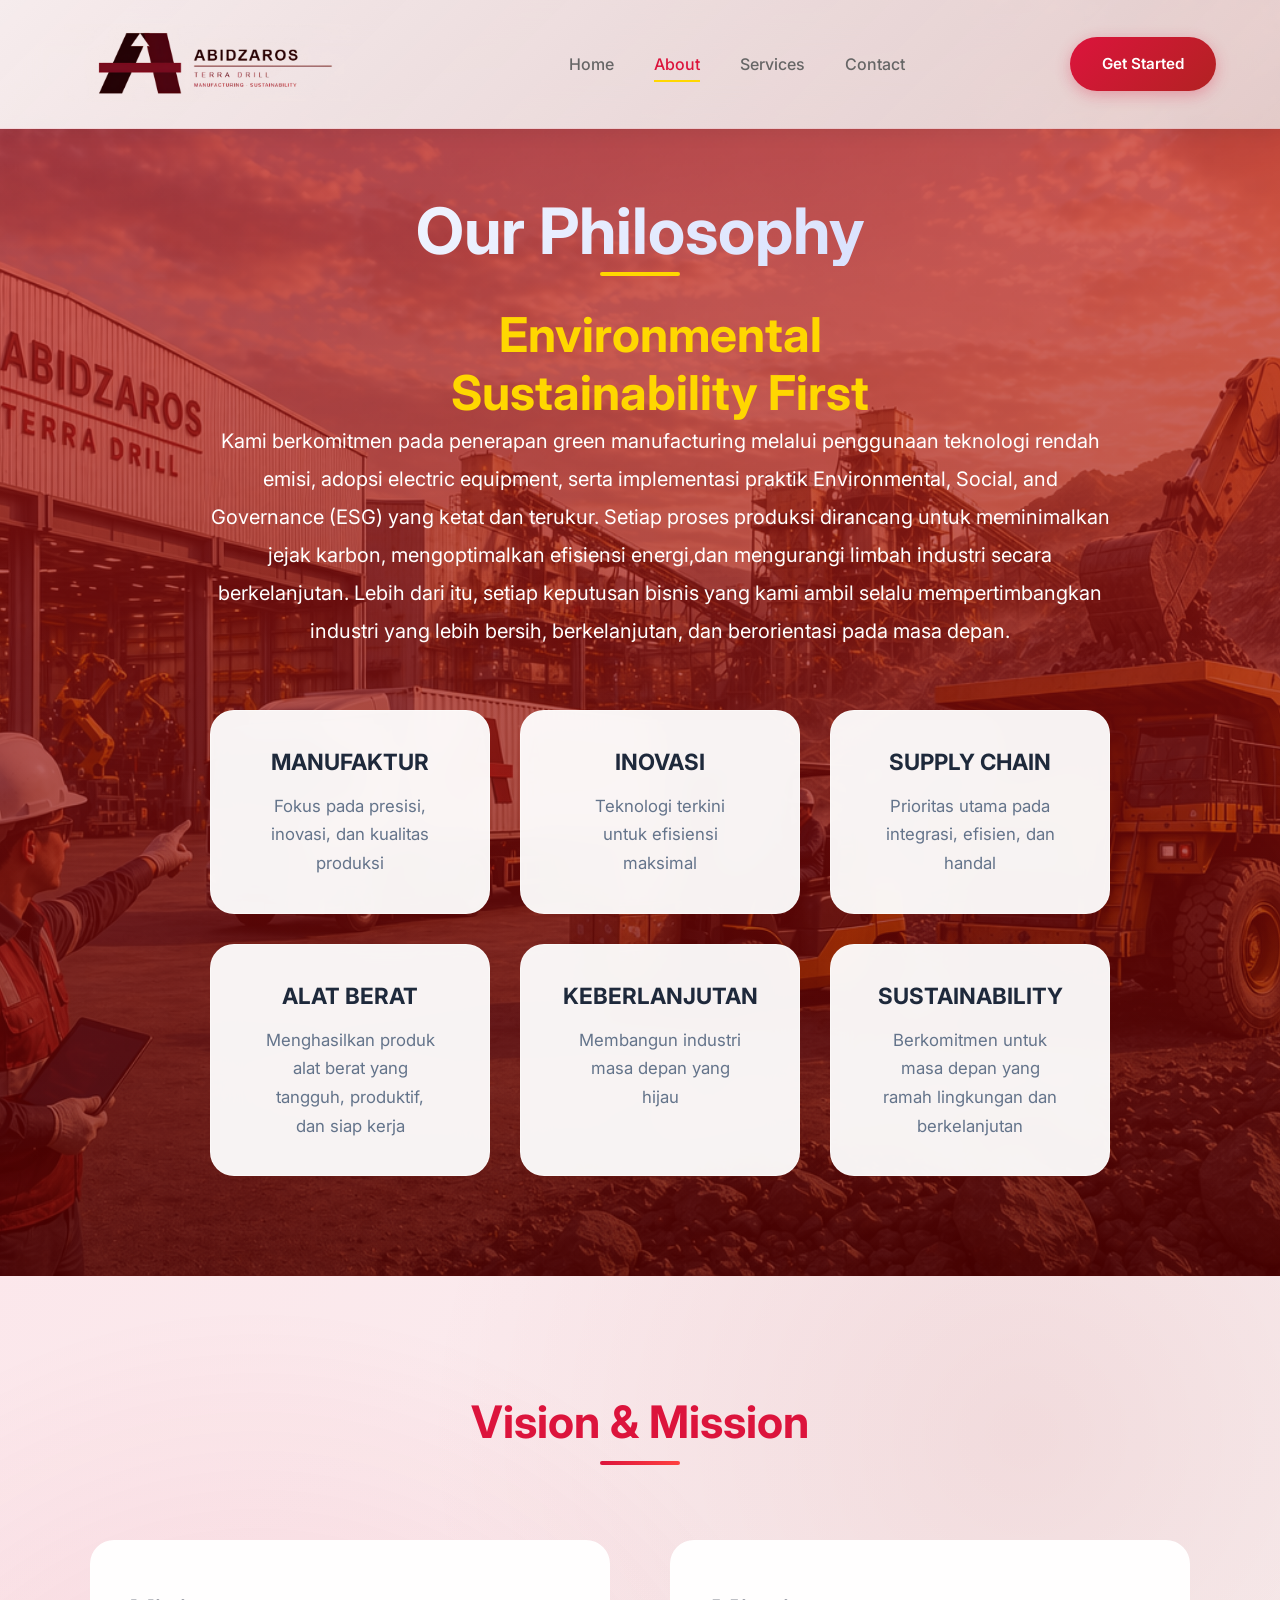
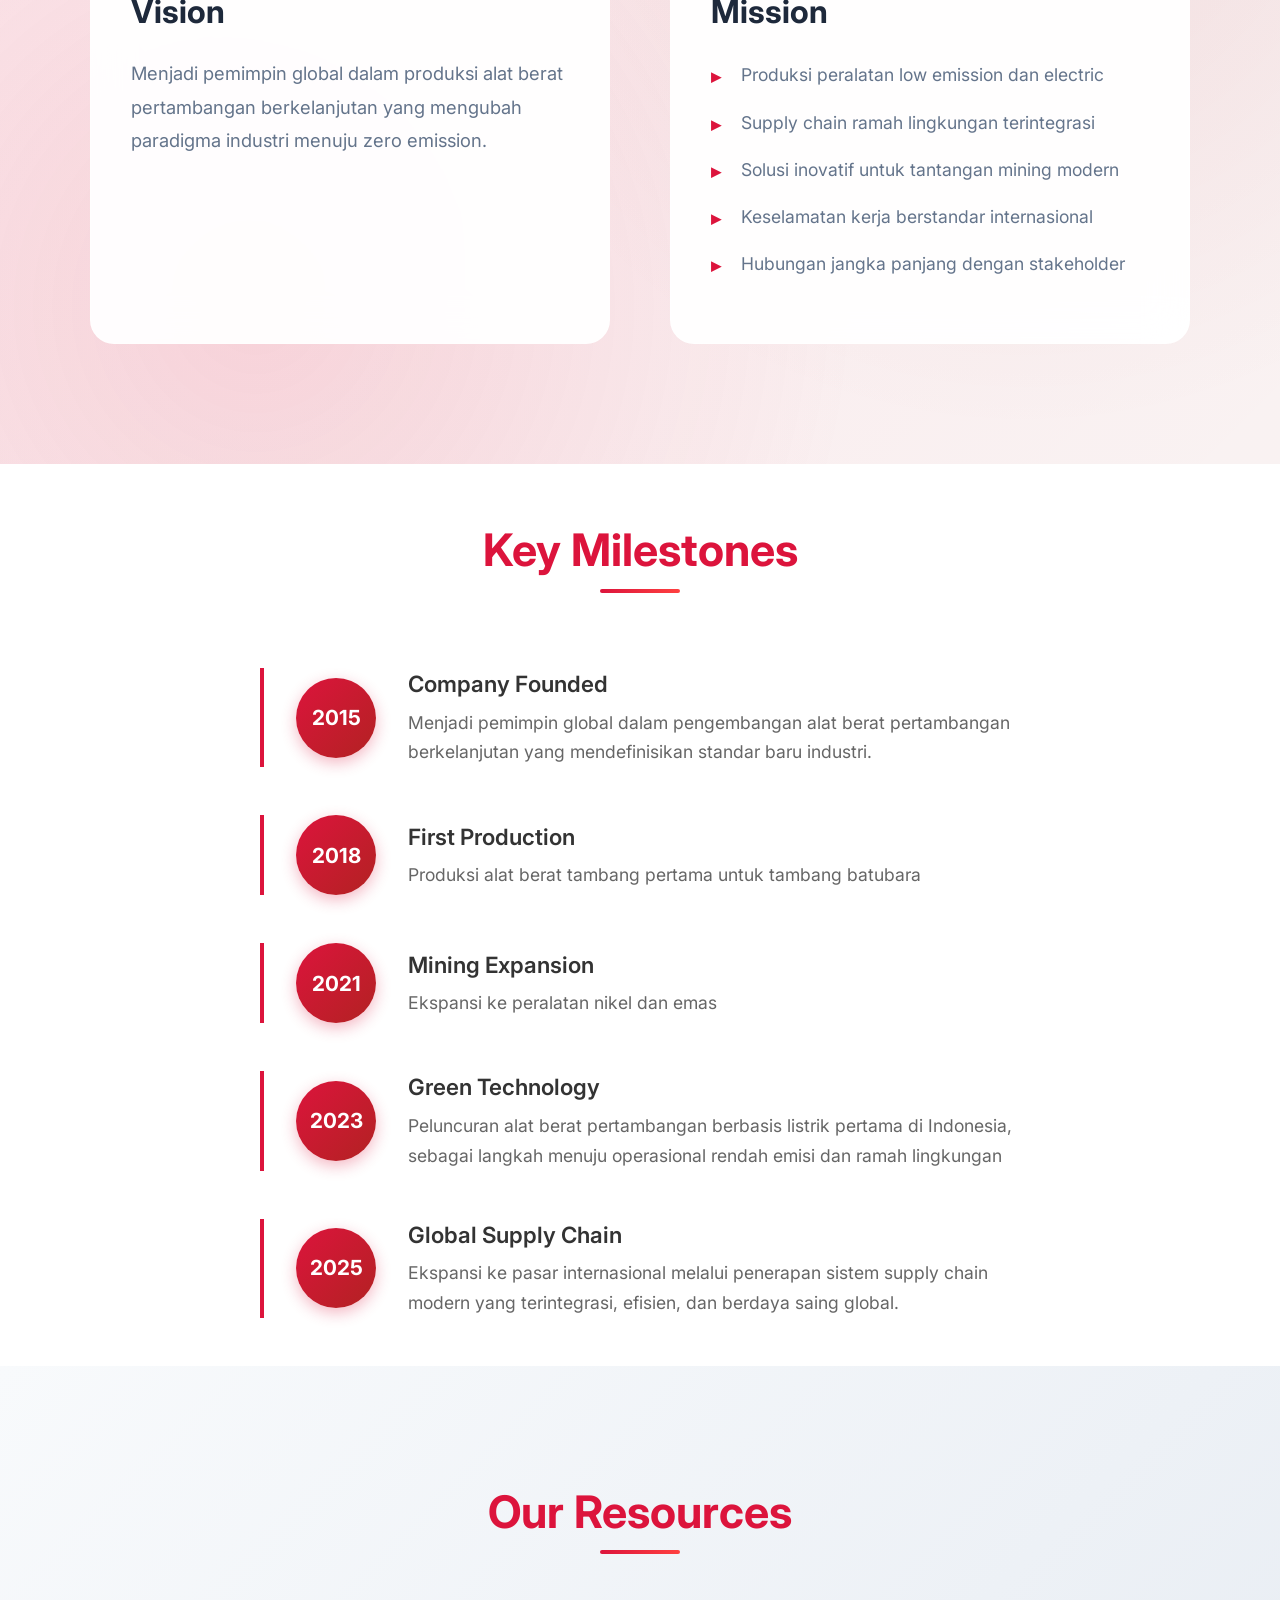
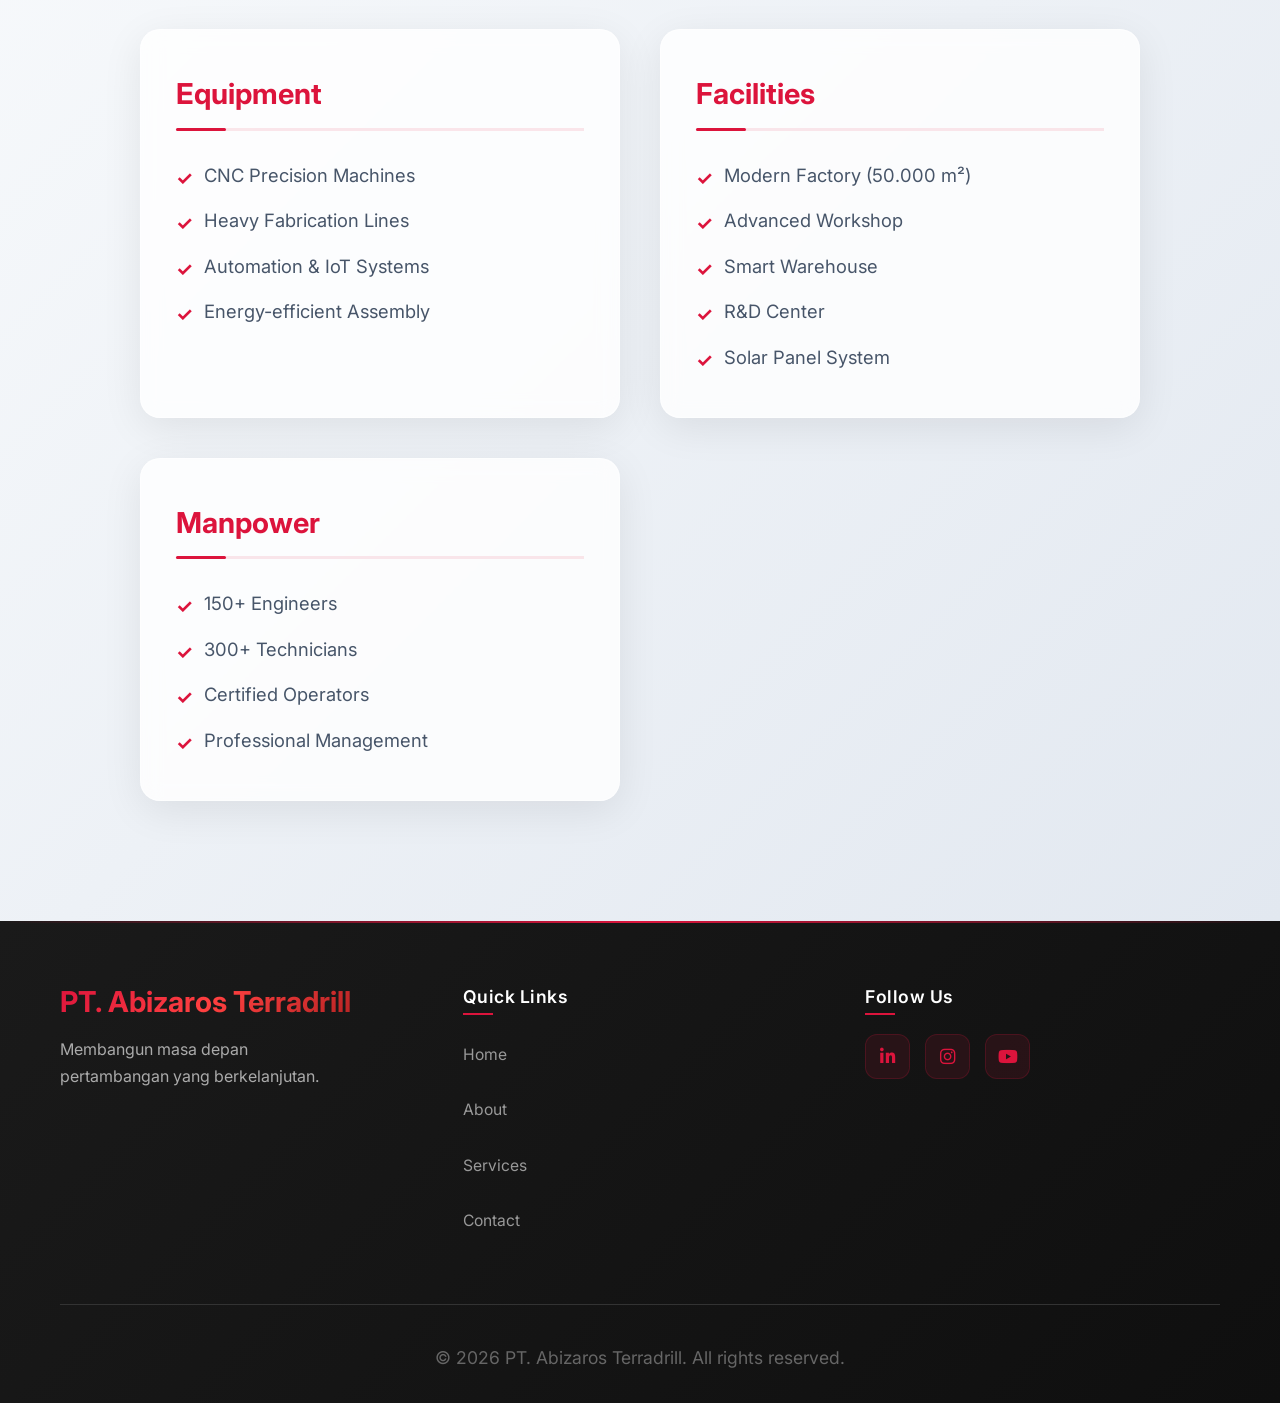
==== commit 74e1861c: "Perbaikan minor CSS" ====
--- a/FOLDER-HTML/about.html
+++ b/FOLDER-HTML/about.html
@@ -82,9 +82,6 @@
               </div>
             </div>
           </div>
-          <div class="philosophy-image">
-            <div class="image-placeholder large"></div>
-          </div>
         </div>
       </div>
     </section>
--- a/FOLDER-HTML/styles.css
+++ b/FOLDER-HTML/styles.css
@@ -33,14 +33,6 @@
 p {
   font-size: 1.1rem;
   color: #666;
-}
-
-/* ===========================================
-   CONTAINER & SPACING
-============================================ */
-
-.section-padding {
-  padding: 100px 0;
 }
 
 /* ===========================================
@@ -221,6 +213,9 @@
 }
 
 .btn-primary {
+  background: linear-gradient(135deg, #dc143c, #b22222);
+  color: white;
+  box-shadow: 0 6px 20px rgba(220, 20, 60, 0.25);
   padding: 1rem;
   margin-top: 0.5rem;
   border-radius: 50px;
@@ -236,6 +231,8 @@
   gap: 0.5rem;
 }
 .btn-secondary {
+  background: gold;
+  color: black;
   padding: 1rem;
   margin-top: 0.5rem;
   border-radius: 50px;
@@ -251,20 +248,9 @@
   gap: 0.5rem;
 }
 
-.btn-primary {
-  background: linear-gradient(135deg, #dc143c, #b22222);
-  color: white;
-  box-shadow: 0 6px 20px rgba(220, 20, 60, 0.25);
-}
-
 .btn-primary:hover {
   transform: translateY(-3px);
   box-shadow: 0 12px 30px rgba(220, 20, 60, 0.35);
-}
-
-.btn-secondary {
-  background: gold;
-  color: black;
 }
 
 .btn-secondary:hover {
@@ -527,7 +513,7 @@
   transition:
     transform 0.3s ease,
     box-shadow 0.3s ease;
-  border-left: 4px solid gold; /* Green accent */
+  border-left: 4px solid gold;
 }
 
 .testimonial-card:hover {
@@ -1051,7 +1037,7 @@
 }
 
 .timeline-item:hover {
-  border-left-color: #b22222;
+  border-left-color: gold;
   transform: translateX(10px);
 }
 
@@ -1069,6 +1055,12 @@
   margin-right: 2rem;
   flex-shrink: 0;
   box-shadow: 0 5px 15px rgba(220, 20, 60, 0.3);
+}
+
+.timeline-year:hover {
+  background: gold;
+  color: black;
+  box-shadow: 0 10px 30px rgba(255, 215, 0, 0.3);
 }
 
 .timeline-content {
@@ -1127,8 +1119,8 @@
   border: 1px solid rgba(255, 255, 255, 0.5);
   backdrop-filter: blur(10px);
   box-shadow: 0 10px 40px rgba(0, 0, 0, 0.08);
-  transition: all 0.3s ease; /* Hanya subtle transition */
-  height: 100%; /* Sama tinggi */
+  transition: all 0.3s ease;
+  height: 100%;
   display: flex;
   flex-direction: column;
 }
@@ -1187,6 +1179,7 @@
   transform: translateY(-5px);
   box-shadow: 0 20px 60px rgba(0, 0, 0, 0.12);
   border-color: rgba(220, 20, 60, 0.2);
+  background: linear-gradient(135deg, rgba(255, 255, 255, 0.95), rgba(220, 220, 220, 0.9));
 }
 
 /* RESPONSIVE DESIGN FOR RESOURCES SECTION */
@@ -1574,9 +1567,7 @@
 }
 
 .form-group input:focus + label,
-.form-group input:not(:placeholder-shown) + label,
-.form-group textarea:focus + label,
-.form-group textarea:not(:placeholder-shown) + label {
+.form-group textarea:focus + label {
   top: -10px;
   left: 10px;
   font-size: 0.8rem;
@@ -1905,7 +1896,7 @@
 ============================================ */
 
 /* ===========================================
-   RESPONSIVE - PERFECT MOBILE
+   RESPONSIVE - PERFECT MOBILE 
 ============================================ */
 @media (max-width: 1024px) {
   .grid-2 {
@@ -1991,20 +1982,4 @@
   .contact-form-container {
     padding: 2.5rem 2rem;
   }
-}
-
-/* ===========================================
-   UTILITIES
-============================================ */
-.mb-1 {
-  margin-bottom: 1rem;
-}
-.mb-2 {
-  margin-bottom: 2rem;
-}
-.mb-3 {
-  margin-bottom: 3rem;
-}
-.text-center {
-  text-align: center;
-}
+}
